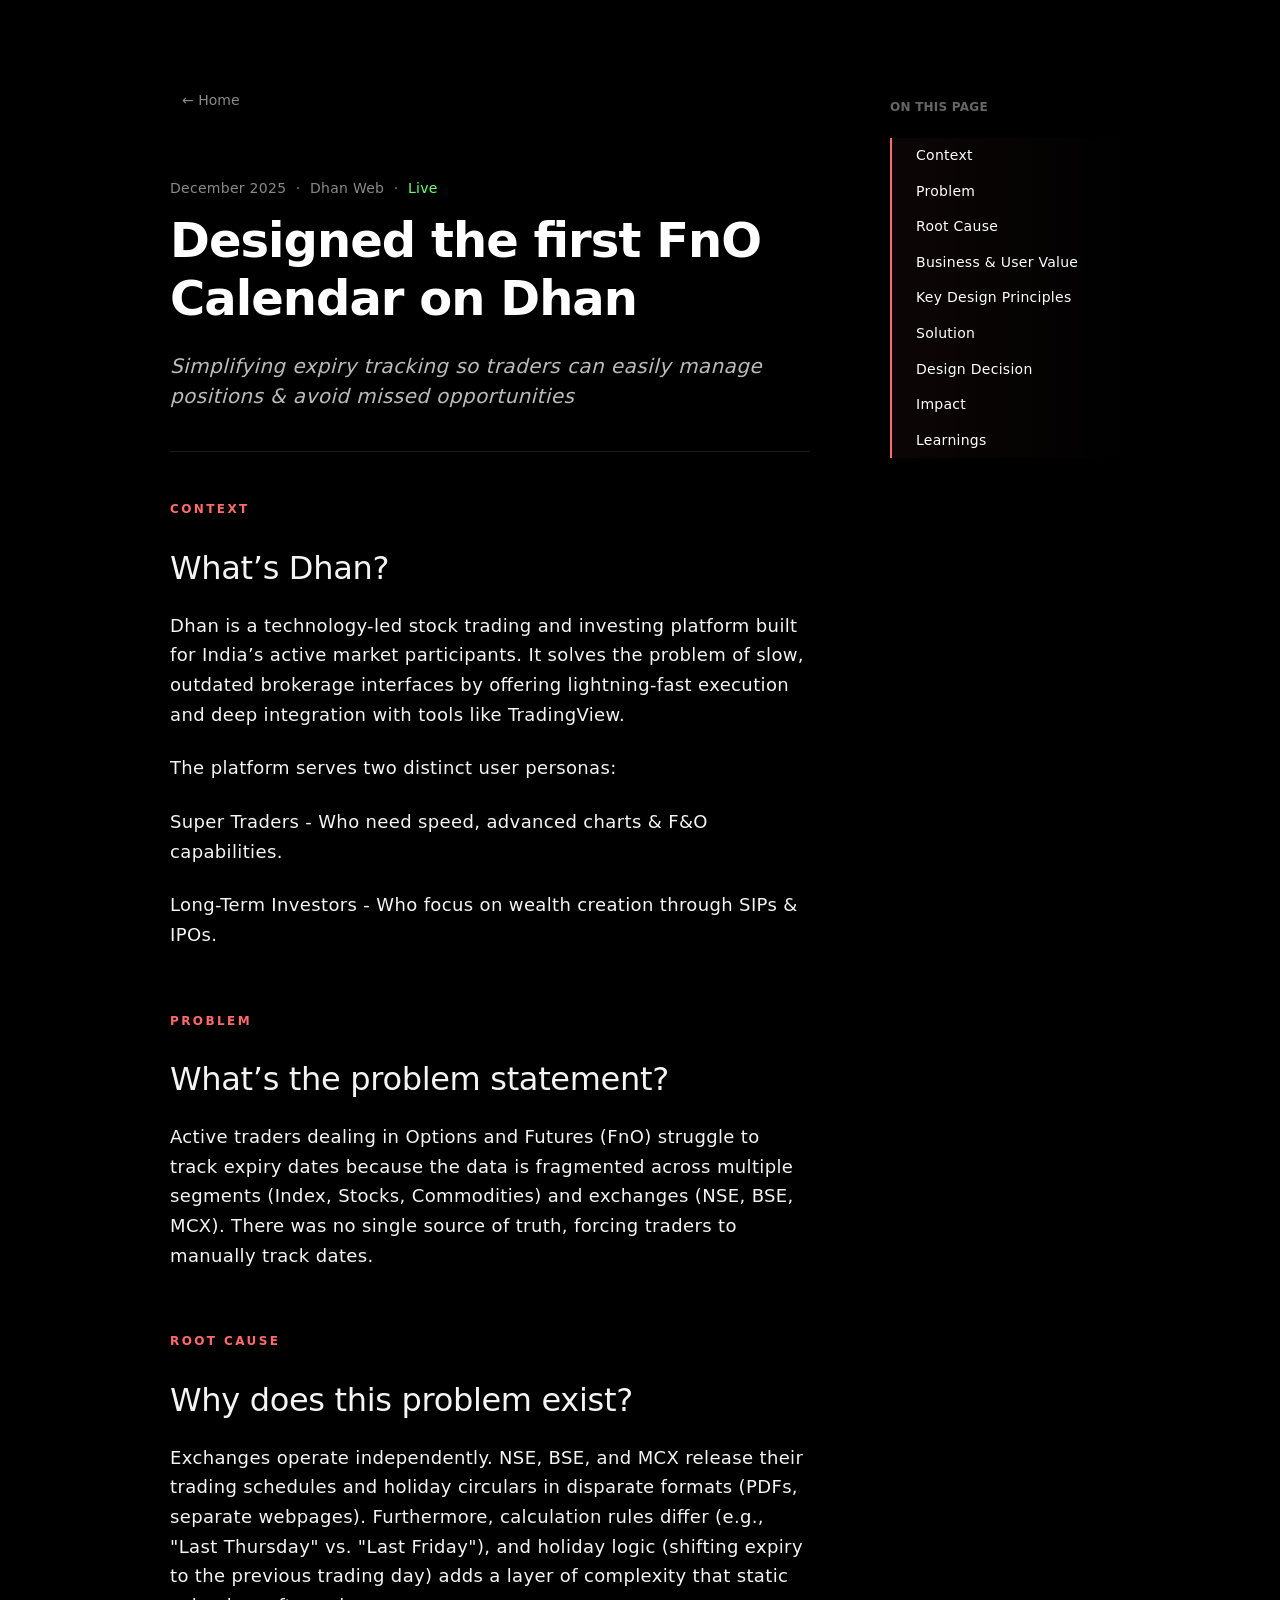
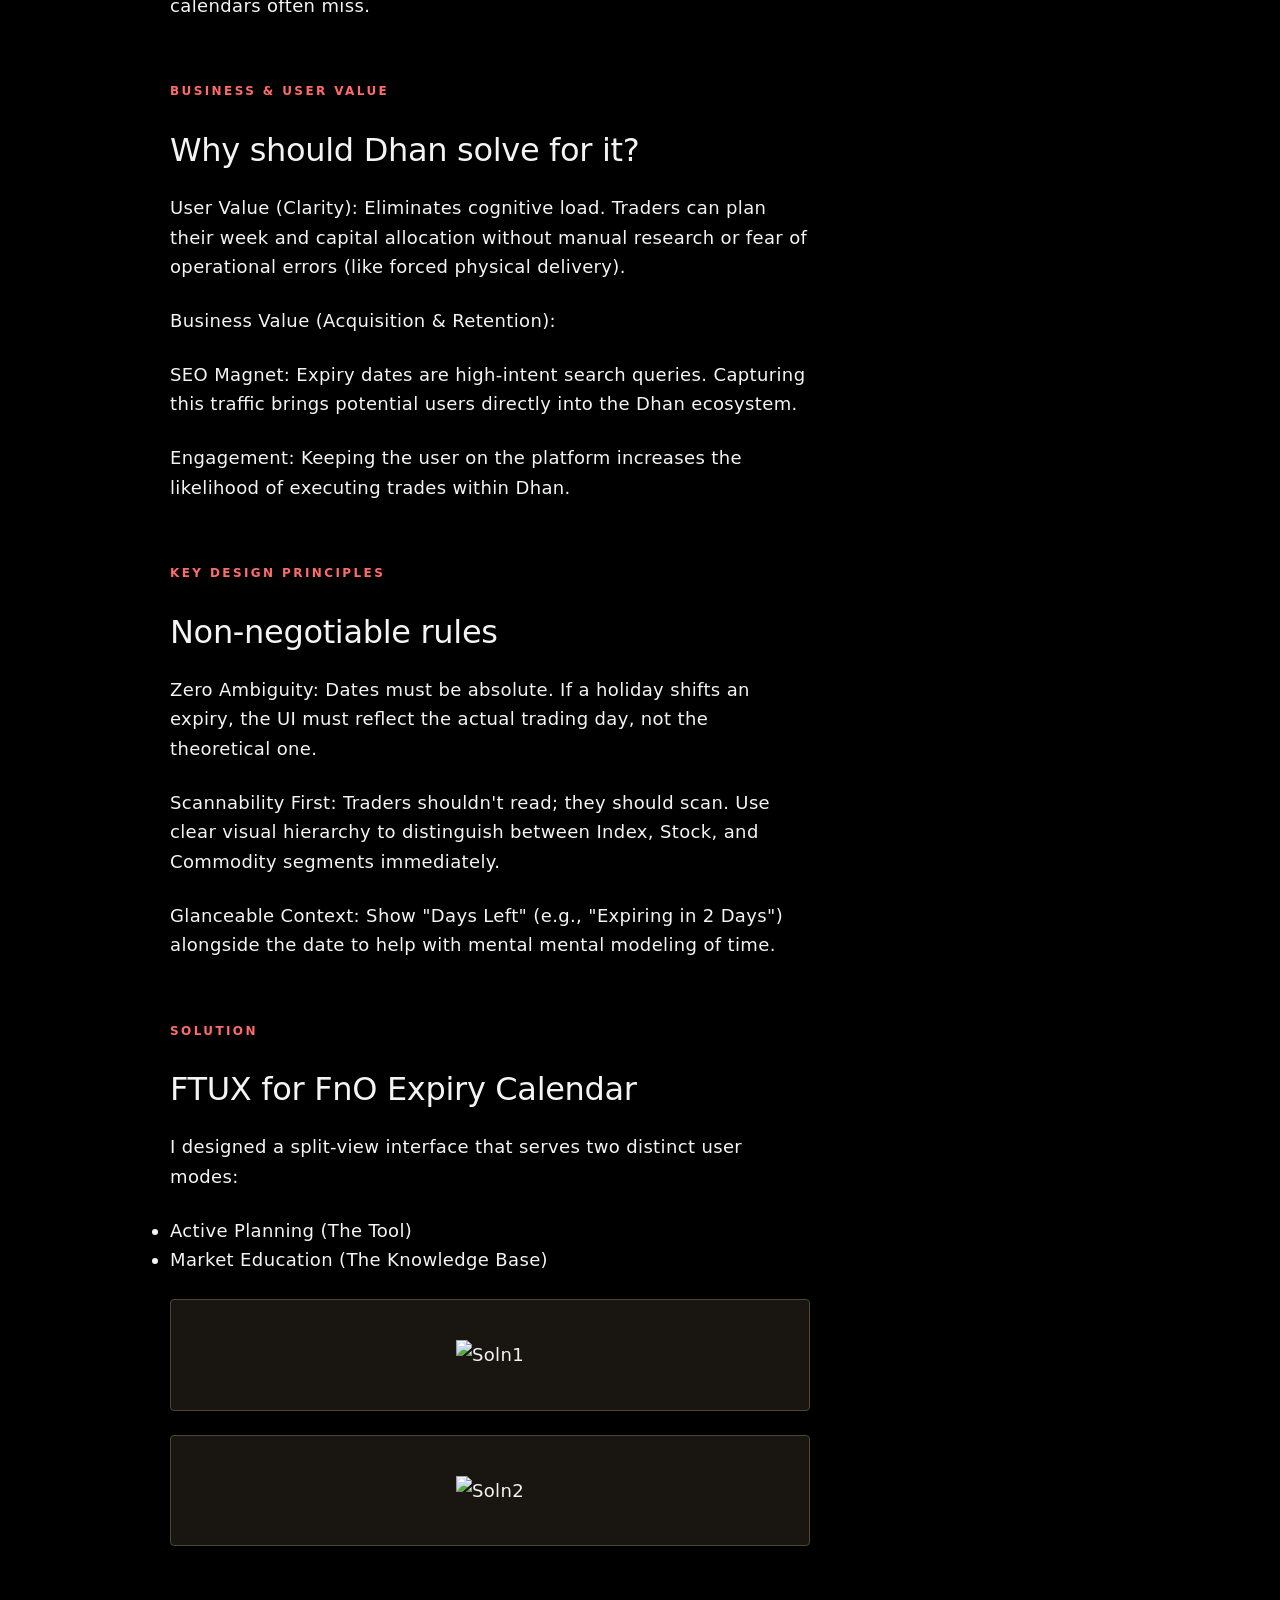
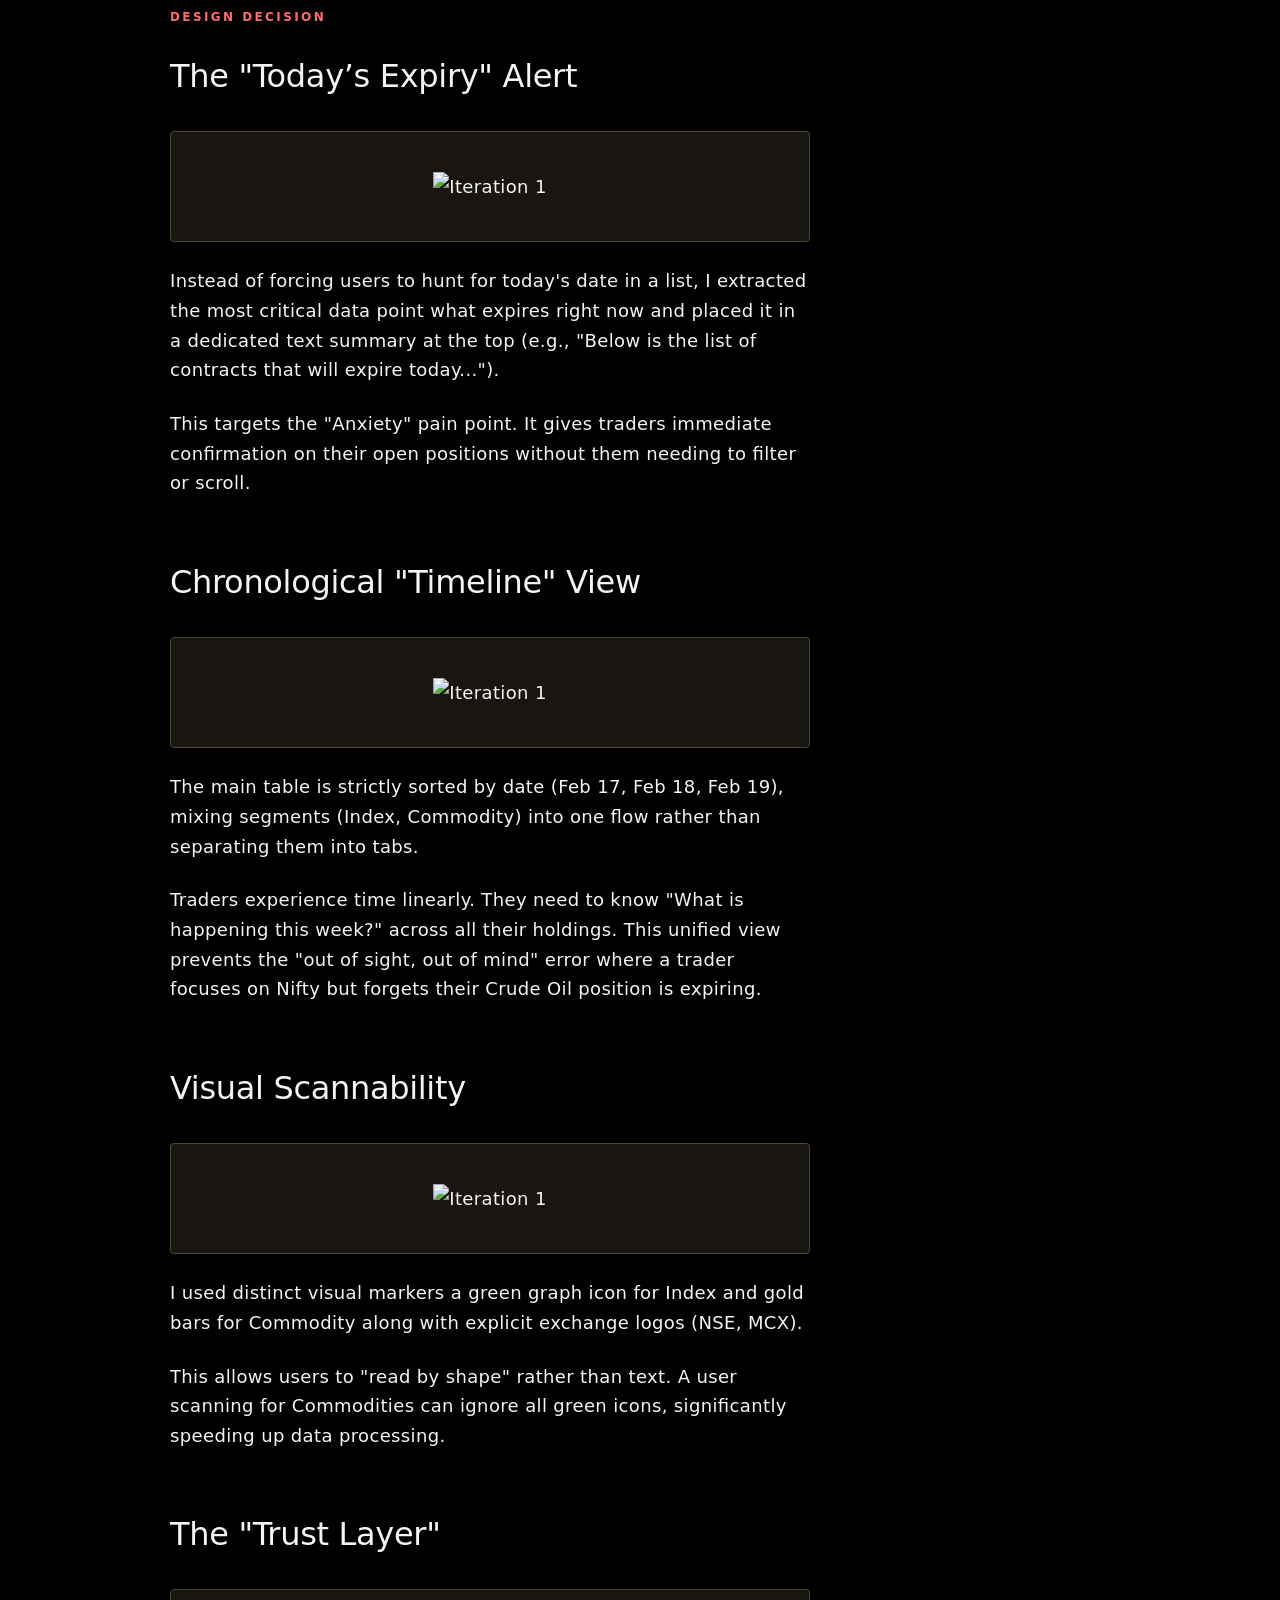
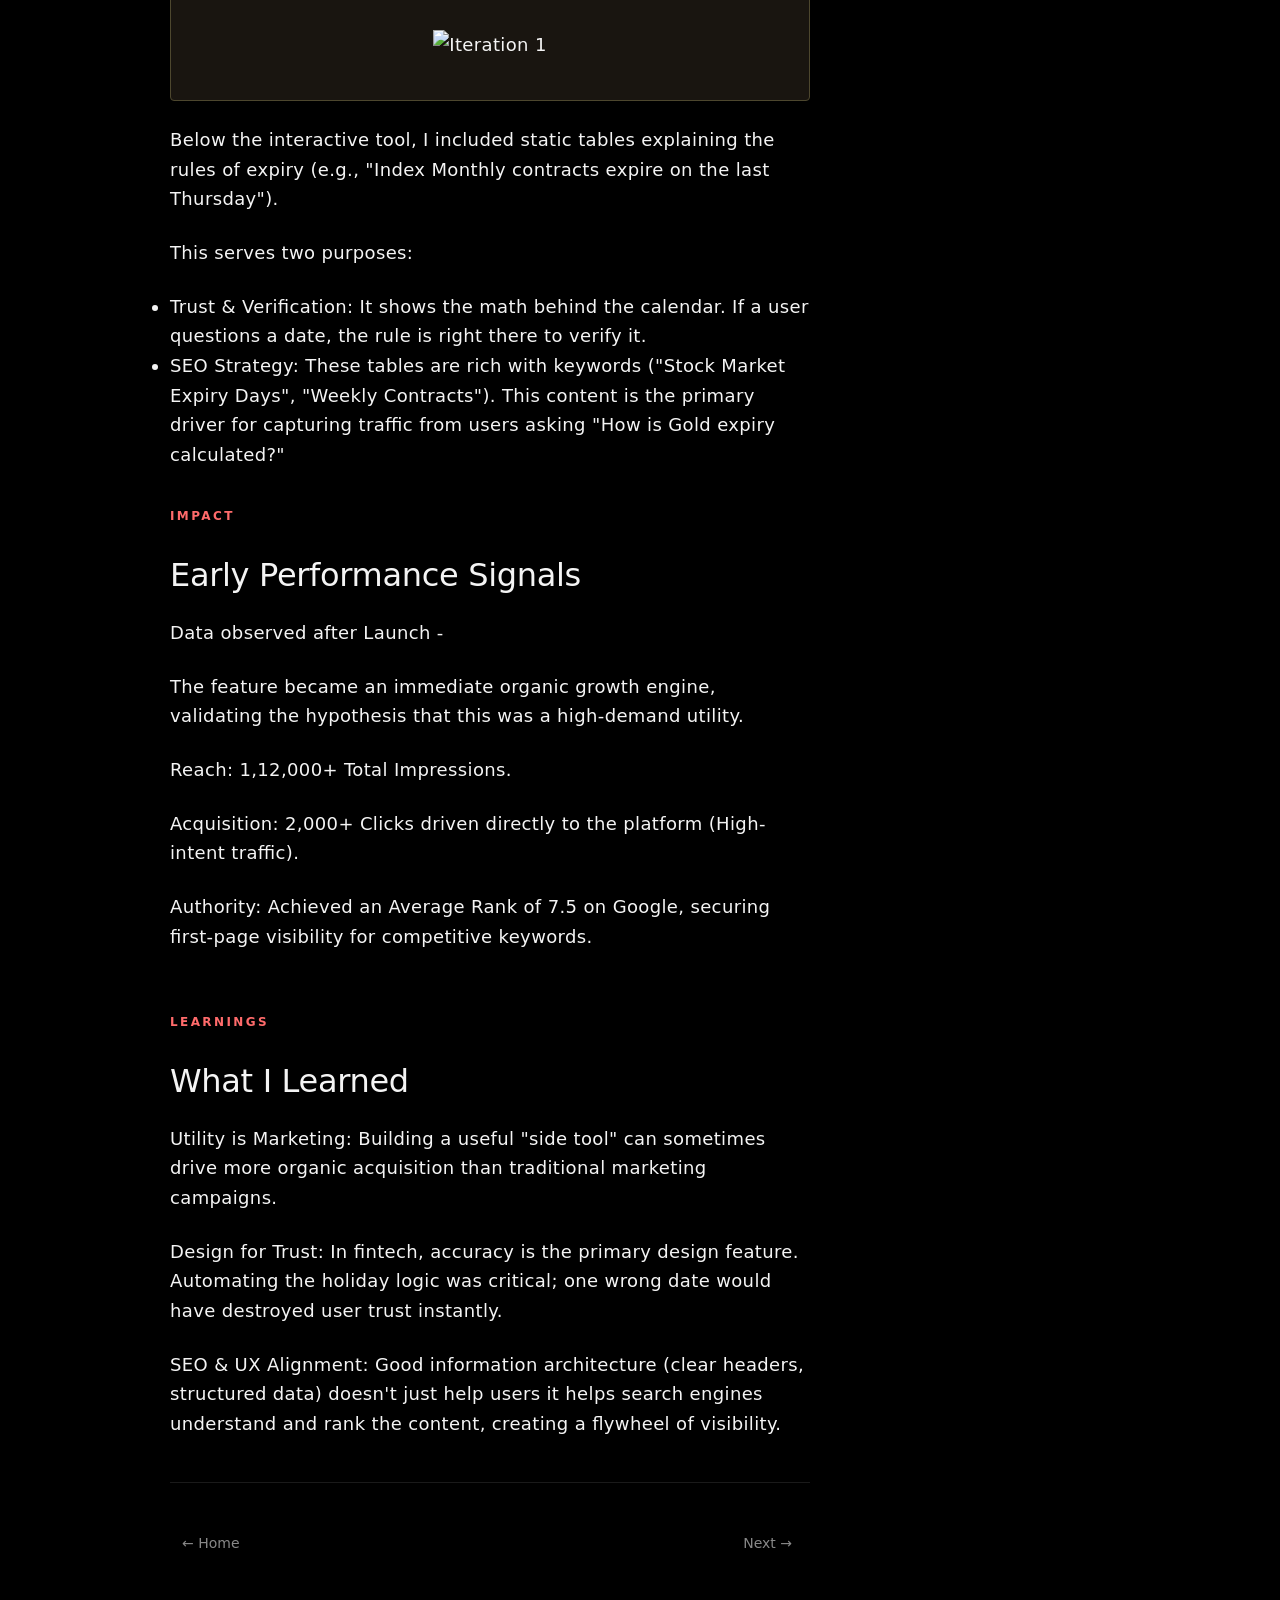
==== fnocalendar.html @ d0286e78 "Initial commit Added the first draft of the website: // Home // Super IPO // FnO Calendar" ====
<!DOCTYPE html>
<html lang="en">
<head>
    <meta charset="UTF-8">
    <meta name="viewport" content="width=device-width, initial-scale=1.0">
    <title>FnO Expiry Calendar - Dhan Web | Roshan Thankar</title>
    <link rel="stylesheet" href="style.css">
</head>
<body>

    <div class="layout-wrapper">

        <main class="editorial-container">

        <div class="nav-container">
            <a href="index.html" class="editorial-back">
                &larr; Home
            </a>
        </div>

        <header class="editorial-header">
            <div class="editorial-meta">
                December 2025 &nbsp;&middot;&nbsp; Dhan Web &nbsp;&middot;&nbsp; <span class="highlight">Live</span>
            </div>
           
            <h1 class="editorial-title">Designed the first FnO Calendar on Dhan</h1>
           
            <p class="editorial-excerpt">
                Simplifying expiry tracking so traders can easily manage positions & avoid missed opportunities
            </p>
        </header>

        <hr class="editorial-divider">

        <article class="editorial-body">

            <div id="context" class="editorial-label">
                <span>Context</span>
            </div>

            <h2 class="editorial-section-title">What’s Dhan?</h2>
            
            <p>Dhan is a technology-led stock trading and investing platform built for India’s active market participants. It solves the problem of slow, outdated brokerage interfaces by offering lightning-fast execution and deep integration with tools like TradingView.</p>
            
            <p>The platform serves two distinct user personas:</p>

            <p>Super Traders - Who need speed, advanced charts & F&O capabilities.</p>

            <p>Long-Term Investors - Who focus on wealth creation through SIPs & IPOs.</p>
            
            <br>

            <div id="problem" class="editorial-label">
                <span>Problem</span>
            </div>

            <h2 class="editorial-section-title">What’s the problem statement?</h2>
            
            <p>Active traders dealing in Options and Futures (FnO) struggle to track expiry dates because the data is fragmented across multiple segments (Index, Stocks, Commodities) and exchanges (NSE, BSE, MCX). There was no single source of truth, forcing traders to manually track dates.</p>

            <br>

            <div id="rootcause" class="editorial-label">
                <span>Root cause</span>
            </div>

            <h2 class="editorial-section-title">Why does this problem exist?</h2>
            
            <p>Exchanges operate independently. NSE, BSE, and MCX release their trading schedules and holiday circulars in disparate formats (PDFs, separate webpages). Furthermore, calculation rules differ (e.g., "Last Thursday" vs. "Last Friday"), and holiday logic (shifting expiry to the previous trading day) adds a layer of complexity that static calendars often miss.</p>

            <!-- <br>

            <div id="insights" class="editorial-label">
                <span>Insights</span>
            </div>

            <h2 class="editorial-section-title">How does Dhan know this is a problem?</h2>
            
            <p></p> -->

            <br>

            <div id="business&uservalue" class="editorial-label">
                <span>Business & User Value</span>
            </div>

            <h2 class="editorial-section-title">Why should Dhan solve for it?</h2>
            
            <p>User Value (Clarity): Eliminates cognitive load. Traders can plan their week and capital allocation without manual research or fear of operational errors (like forced physical delivery).</p>
            
            <p>Business Value (Acquisition & Retention):</p>

            <p>SEO Magnet: Expiry dates are high-intent search queries. Capturing this traffic brings potential users directly into the Dhan ecosystem.</p>

            <p>Engagement: Keeping the user on the platform increases the likelihood of executing trades within Dhan.</p>

            <br>

            <div id="keydesignprinciples" class="editorial-label">
                <span>Key design principles</span>
            </div>

            <h2 class="editorial-section-title">Non-negotiable rules</h2>
            
            <p>Zero Ambiguity: Dates must be absolute. If a holiday shifts an expiry, the UI must reflect the actual trading day, not the theoretical one.</p>
            
            <p>Scannability First: Traders shouldn't read; they should scan. Use clear visual hierarchy to distinguish between Index, Stock, and Commodity segments immediately.</p>

            <p>Glanceable Context: Show "Days Left" (e.g., "Expiring in 2 Days") alongside the date to help with mental mental modeling of time.</p>

            <br>

            <div id="finalsolution" class="editorial-label">
                <span>Solution</span>
            </div>

            <h2 class="editorial-section-title">FTUX for FnO Expiry Calendar</h2>

            <p>I designed a split-view interface that serves two distinct user modes:</p>

            <ul>
                <li>Active Planning (The Tool)</li>
                <li>Market Education (The Knowledge Base)</li>
            </ul>

            <div class="media-container">
                <img src="assets/FnO/FnO_soln1.png" alt="Soln1" loading="lazy">
            </div>

            <div class="media-container">
               <img src="assets/FnO/FnO_soln2.png" alt="Soln2" loading="lazy">
            </div>

            <br>

            <div id="designdecision" class="editorial-label">
                <span>Design decision</span>
            </div>

            <h2 class="editorial-section-title">The "Today’s Expiry" Alert</h2>

            <div class="media-container">
                <img src="assets/FnO/FnO_soln3.png" alt="Iteration 1" loading="lazy">
            </div>

            <p>Instead of forcing users to hunt for today's date in a list, I extracted the most critical data point what expires right now and placed it in a dedicated text summary at the top (e.g., "Below is the list of contracts that will expire today...").</p>
 
            <p>This targets the "Anxiety" pain point. It gives traders immediate confirmation on their open positions without them needing to filter or scroll.</p>

            <br>

            <h2 class="editorial-section-title">Chronological "Timeline" View</h2>

            <div class="media-container">
                <img src="assets/FnO/FnO_soln4.png" alt="Iteration 1" loading="lazy">
            </div>

            <p>The main table is strictly sorted by date (Feb 17, Feb 18, Feb 19), mixing segments (Index, Commodity) into one flow rather than separating them into tabs.</p>
 
            <p>Traders experience time linearly. They need to know "What is happening this week?" across all their holdings. This unified view prevents the "out of sight, out of mind" error where a trader focuses on Nifty but forgets their Crude Oil position is expiring.</p>

            <br>

            <h2 class="editorial-section-title">Visual Scannability</h2>

            <div class="media-container">
                <img src="assets/FnO/FnO_soln5.png" alt="Iteration 1" loading="lazy">
            </div>

            <p>I used distinct visual markers a green graph icon for Index and gold bars for Commodity along with explicit exchange logos (NSE, MCX).</p>

            <p>This allows users to "read by shape" rather than text. A user scanning for Commodities can ignore all green icons, significantly speeding up data processing.</p>

            <br>

            <h2 class="editorial-section-title">The "Trust Layer"</h2>

            <div class="media-container">
                <img src="assets/FnO/FnO_soln6.png" alt="Iteration 1" loading="lazy">
            </div>

            <p>Below the interactive tool, I included static tables explaining the rules of expiry (e.g., "Index Monthly contracts expire on the last Thursday").</p>

            <p>This serves two purposes:</p>

            <ul>
                <li>Trust & Verification: It shows the math behind the calendar. If a user questions a date, the rule is right there to verify it.</li>
                <li>SEO Strategy: These tables are rich with keywords ("Stock Market Expiry Days", "Weekly Contracts"). This content is the primary driver for capturing traffic from users asking "How is Gold expiry calculated?"</li>
            </ul>

            <br>

            <div id="impact" class="editorial-label">
                <span>Impact</span>
            </div>

            <h2 class="editorial-section-title">Early Performance Signals</h2>

            <p>Data observed after Launch -</p>

            <p>The feature became an immediate organic growth engine, validating the hypothesis that this was a high-demand utility.</p>

            <p>Reach: 1,12,000+ Total Impressions.</p>

            <p>Acquisition: 2,000+ Clicks driven directly to the platform (High-intent traffic).</p>

            <p>Authority: Achieved an Average Rank of 7.5 on Google, securing first-page visibility for competitive keywords.</p>

            <br>

            <div id="learnings" class="editorial-label">
                <span>Learnings</span>
            </div>

            <h2 class="editorial-section-title">What I Learned</h2>

            <p>Utility is Marketing: Building a useful "side tool" can sometimes drive more organic acquisition than traditional marketing campaigns.</p>

            <p>Design for Trust: In fintech, accuracy is the primary design feature. Automating the holiday logic was critical; one wrong date would have destroyed user trust instantly.</p>

            <p>SEO & UX Alignment: Good information architecture (clear headers, structured data) doesn't just help users it helps search engines understand and rank the content, creating a flywheel of visibility.</p>

        </article>

        <br>

        <hr class="editorial-divider">

        <div class="nav-container">
            <a href="index.html" class="editorial-back">
                &larr; Home
            </a>

            <a href="index.html" class="editorial-back">
                Next &rarr;
            </a>
        </div>

    </main>

    <aside class="toc-sidebar">
        <div class="toc-sticky">
            <h4 class="toc-header">ON THIS PAGE</h4>
            <ul class="toc-list">
                <li><a href="#context" class="toc-link">Context</a></li>
                <li><a href="#problem" class="toc-link">Problem</a></li>
                <li><a href="#rootcause" class="toc-link">Root Cause</a></li>
                <!-- <li><a href="#insights" class="toc-link">Insights</a></li> -->
                <li><a href="#business&uservalue" class="toc-link">Business & User Value</a></li>
                <li><a href="#keydesignprinciples" class="toc-link active">Key Design Principles</a></li>
                <li><a href="#finalsolution" class="toc-link">Solution</a></li>
                <li><a href="#designdecision" class="toc-link">Design Decision</a></li>
                <li><a href="#impact" class="toc-link">Impact</a></li>
                <li><a href="#learnings" class="toc-link">Learnings</a></li>
            </ul>
        </div>
        </aside>

    </div>

    <script src="script.js"></script>

</body>
</html>
---- style.css ----
@font-face {
  font-family: "Inter Display";
  src: url("/fonts/Inter-Display.woff2") format("woff2");
  font-weight: 100 900;
  font-display: swap;
}

* {
    margin: 0;
    padding: 0;
    box-sizing: border-box;
}

html, body {
    height: 100%;
    width: 100%;
    background-color: rgb(0, 0, 0);

    font-family: "Inter Display", Inter, system-ui, sans-serif;

    font-variant-ligatures: common-ligatures;

    font-feature-settings:
    "liga" 1,
    "cv01" 1,
    "cv08" 1,
    "cv09" 1,
    "cv11" 1,
    "cv13" 1;

    scrollbar-width: none;  /* Firefox */
    -ms-overflow-style: none;  /* IE and Edge */

    scroll-behavior: smooth;
}

#home{
    height: 100vh;
    width: 100%;
    background-color: black;
    position: relative;
}

/* NAVIGATION */

nav {
    /* 1. STICKY POSITIONING */
    position: fixed;
    top: 0;
    left: 0;
    width: 100%;
    z-index: 999; /* Ensures it sits ABOVE the hero content when scrolling */

    /* 2. FROSTED GLASS EFFECT */
    background-color: rgba(0, 0, 0, 0.6); 
    backdrop-filter: blur(12px);         /* The Blur Magic */
    -webkit-backdrop-filter: blur(12px); /* Required for Safari/iPhone */

    /* 3. YOUR EXISTING STYLES (Preserved) */
    padding: clamp(6px, 1vw, 12px) clamp(16px, 12vw, 240px);
    display: flex;
    align-items: center;
    justify-content: space-between;
    color: #fff;
    border-bottom: 1px solid #ffffff2a;
}

#work {
    scroll-margin-top: 100px;
}

.logo {
    display: inline-block;
    width: auto; /* Maintains aspect ratio */
    
    /* Min: 12px (Mobile) | Target: 2% of screen | Max: 16px (Desktop) */
    height: clamp(12px, 2vw, 16px);
    
    opacity: 0.8; /* Optional: matches the reference style */
}

#quick-links{
    display: flex;
    gap: clamp(12px, 2vw, 32px);
}

#quick-links h4 {
    padding: clamp(8px, 1vw, 12px) clamp(8px, 2vw, 16px);
}

nav a {
  color: #fff;
  font-size: 14px;
  font-weight: 400;
  opacity: 0.8;
  text-decoration: none;
  transition: opacity 0.2s ease;
}

nav a:hover {
    opacity: 1;
}



/* CENTER CONTENT */

#hero {
  min-height: 100dvh;
  display: flex;
  justify-content: center;
  align-items: center;
  color: #fff;
  padding: 120px clamp(16px, 4vw, 64px) clamp(40px, 4vw, 64px);
}

.hero-title {
  font-size: clamp(24px, 8vw, 64px);
  font-weight: 600;
  letter-spacing: -0.02em;
  line-height: 1.2;
  margin-bottom: clamp(16px, 5.5vw, 20px);
  word-wrap: break-word;
}

.hero-native {
  font-size: clamp(18px, 2vw, 24px);
  letter-spacing: 0.01em;
  font-weight: 400;
  line-height: 1.5;
}

.dhan-link {
    color: #ffffff;
    
    /* 2. The Underline Styling */
    text-decoration: underline;
    text-decoration-color: rgba(255, 255, 255, 0.15); /* Same color as text */
    text-decoration-thickness: 1.5px; /* Slightly thicker than default */
    text-underline-offset: 4px; /* Pushes the line down (Critical for this look) */
    
    /* 3. Transition for smooth hover */
    transition: all 0.2s ease;
}

/* Hover Effect: Brightens slightly */
.dhan-link:hover {
    color: #ffffff; 
    text-decoration-color: rgba(255, 255, 255, 0.5);
}

.hero-quote {
  max-width: 600px;
  margin-top: clamp(20px, 4vw, 40px);
  font-size: clamp(16px, 1.5vw, 22px);
  line-height: 1.5;
  letter-spacing: 0.001em;
  font-weight: 400;
  opacity: 0.60;
}

.hero-quote span {
  display: block;
  margin-top: clamp(16px, 4vw, 32px);
  font-size: clamp(14px, 1.5vw, 16px);
  letter-spacing: 0.01em;
  opacity: 0.65;
  font-style: italic;
}

/* Styling the link inside the quote attribution */
.hero-quote span a {
    color: inherit; /* Keeps it the same grey as the text */
    text-decoration: none; /* Removes default ugly blue underline */
    border-bottom: 1px solid rgba(255, 255, 255, 0.3); /* Adds a premium, thin underline */
    transition: all 0.2s ease;
}

.hero-quote span a:hover {
    color: #ffffff; /* Turns bright white on hover */
    border-bottom-color: #ffffff; /* Underline glows white too */
}

/* --- SOCIALS --- */
.hero-footer {
    border-top: 1px solid rgba(255, 255, 255, 0.1); 
    padding-top: 30px; 
    margin-top: 60px;
    display: flex;
    flex-direction: column;
    gap: 20px;
}

.location-label {
    font-size: 11px; 
    letter-spacing: 1.5px;
    text-transform: uppercase;
    color: #888888;
    font-weight: 600;
}

.social-icons {
    display: flex;
    gap: 25px; /* Spacing between icons */
    align-items: center;
}

/* This targets the icons specifically */
.social-icons ion-icon {
    font-size: 20px; /* Size of the icon */
    color: #cccccc;  /* Light grey color */
    transition: all 0.2s ease;
}

.social-icons ion-icon:hover {
    color: #ffffff; /* White on hover */
    transform: translateY(-2px);
}

/* Update this section to include 'svg' */
.social-icons ion-icon, 
.social-icons svg {
    font-size: 22px;      /* Sets size for Ionicons */
    width: 20px;          /* Sets size for the X SVG */
    height: 20px;         /* Sets size for the X SVG */
    color: #cccccc;       /* Default Color */
    fill: #cccccc;        /* Default Fill for SVG */
    transition: all 0.2s ease;
}

/* Update hover to include 'svg' */
.social-icons a:hover ion-icon,
.social-icons a:hover svg {
    color: #ffffff;       /* Hover Color */
    fill: #ffffff;        /* Hover Fill for SVG */
    transform: translateY(-2px);
}

/* --- RESPONSIVE FIXES (Tablet & Mobile) --- */

/* 1. TABLET & MOBILE (Screens narrower than 1024px) */
@media (max-width: 1024px) {
    #hero {
        /* Reduces the top gap on tablets so it doesn't look empty */
        padding-top: 80px;
    }
}

/* 2. MOBILE ONLY (Screens narrower than 768px) */
@media (max-width: 768px) {
    
    /* Fix: Tighter Navigation Bar */
    nav {
        padding: 16px 20px; /* Standard "App-like" spacing */
        background-color: rgba(0, 0, 0, 0.85); /* Darker for better contrast */
    }

    /* Fix: Adjust Hero Spacing for small screens */
    #hero {

        min-height: auto;
        height: auto;

        padding-top: 140px; /* Clear the shorter nav */
        padding-left: 20px; /* Safe edge spacing */
        padding-right: 20px;
        padding-bottom: 60px;
        align-items: center; /* Ensures text is centered */
        text-align: left;  /* Centers text if it wraps */
    }

    /* Fix: Hero Title Sizing */
    .hero-title {
        font-size: 42px; /* Fixed, robust size for mobile */
        margin-bottom: 16px;
    }
    
    /* Fix: Subtitle Sizing */
    .hero-native {
        font-size: 18px;
    }

    /* Fix: Link Spacing */
    #quick-links {
        gap: 20px; /* Brings Work/About closer together */
    }
    
    /* Fix: Social Icons */
    .hero-footer {
        margin-top: 40px; /* Less space before footer */
        align-items: start;
    }
}

/* Hiding Scrollbar */
::-webkit-scrollbar {
    display: none;
}



/* --- WORK SECTION --- */
#work {
    width: 100%;

    /* Responsive padding (Matches Hero side padding) */
    padding: 0 clamp(16px, 4vw, 64px) 120px; 
    box-sizing: border-box;
    
    /* CENTERING MAGIC */
    box-sizing: border-box;
    display: flex;
    flex-direction: column;
    align-items: center; /* This centers the inner blocks */
}

/* 1. The Header Line & Label */
.section-label {
    width: 100%;
    max-width: 600px; /* Limits width so it doesn't span full screen */
    
    margin-bottom: 40px;
}

.section-label span {
    color: #666; 
    font-size: 12px;
    text-transform: uppercase;
    letter-spacing: 0.15em;
    font-weight: 600;
}

/* 2. The Project List */
.work-grid {
    width: 100%;
    max-width: 600px; /* Limits width to match the header */
    
    display: flex;
    flex-direction: column;
}

/* Individual Project Row */
.work-item {
    display: flex;
    justify-content: space-between;
    align-items: center;
    padding: 32px 0;
    border-bottom: 1px solid rgba(255, 255, 255, 0.1);
    text-decoration: none;
    color: #fff;
    transition: opacity 0.3s ease;
}

/* Typography */
.work-info h3 {
    font-size: clamp(20px, 2.5vw, 28px); /* Responsive title */
    font-weight: 500;
    margin-bottom: 16px;
    color: #fff;
}

.work-info p {
    font-size: clamp(12px, 4vw, 16px);
    letter-spacing: 0.02em;
    line-height: 1.5;
    color: #888;
    transition: color 0.3s ease;
}

/* Arrow Icon */
.work-arrow svg {
    width: 24px;
    height: 24px;
    stroke: #444; 
    transition: all 0.3s ease;
}

/* --- HOVER EFFECTS --- */
.work-item:hover {
    opacity: 1;
}

/* Dim other items (Optional: Creates focus) */
/* This requires a parent hover, if you want simple hover, just use: */
.work-item:hover .work-info p {
    color: #bbb;
}

.work-item:hover .work-arrow svg {
    stroke: #fff;
    transform: translate(4px, -4px); /* Moves arrow Up-Right */
}



/* --- WORK SECTION RESPONSIVENESS --- */

@media (max-width: 768px) {
    /* 1. Allow full width on mobile so text doesn't wrap weirdly */
    .section-label, 
    .work-grid {
        max-width: 100%; 
    }

    /* 2. Adjust project title size */
    .work-info h3 {
        font-size: 20px; /* readable size */
    }
    
    /* 3. Adjust description size */
    .work-info p {
        font-size: 14px;
        color: #999; /* slightly lighter for contrast */
    }

    /* 4. Fix row spacing */
    .work-item {
        padding: 24px 0; /* Tighter vertical spacing */
        align-items: flex-start; /* Aligns arrow to top if text wraps */
    }
    
    /* 5. Ensure arrow doesn't shrink */
    .work-arrow {
        margin-left: 16px;
        min-width: 24px; /* Prevents squishing */
    }
}



/* =========================================
   EDITORIAL ARTICLE PAGE (Dhan App)
========================================= */

/* Center the article and set a maximum reading width */
.editorial-container {
    width: 100%;
    max-width: 680px; /* Perfect width for comfortable reading */
    margin: 0 auto;
    padding: 80px 20px 120px 20px;
    box-sizing: border-box;
    color: #fff;
}

/* Adding a container for back button */
.nav-container {
    display: flex;
    justify-content: space-between; /* Pushes items to the far edges */
    align-items: center;
    width: 100%;
}

/* Back Link */
.editorial-back {
    display: inline-block;
    color: #888;
    text-decoration: none;
    font-size: 14px;
    font-weight: 500;
    margin-bottom: 60px;
    transition: color 0.2s ease;
}

/* Back Navigation Link */
.editorial-back {
    display: inline-flex;
    align-items: center;
    gap: 8px; /* Space between arrow and text */
    
    color: #888;
    text-decoration: none;
    font-size: 14px;
    font-weight: 500;
    
    /* Layout spacing */
    margin-bottom: 60px;
    
    /* Button Shape Properties (Invisible by default) */
    padding: 12px 18px;
    margin-left: -6px; /* Pulls it back so text aligns left */
    border-radius: 4px;
    
    /* Smooth Transition */
    transition: all 0.2s ease;
}

/* HOVER STATE (The Screenshot Look) */
.editorial-back:hover {
    background-color: #322d26; /* The Dark Warm Grey Background */
    color: #ff6b6b; /* The Coral/Salmon Text Color */
}

/* Header Section */
.editorial-meta {
    font-size: 14px;
    color: #888;
    margin-bottom: 16px;
    letter-spacing: 0.02em;
}

.editorial-meta .highlight {
    color: #6bff77; /* The reddish/coral accent color from the image */
    font-style: normal;
}

.editorial-title {
    font-size: clamp(32px, 5vw, 48px);
    font-weight: 600;
    line-height: 1.2;
    letter-spacing: -0.02em;
    margin-bottom: 24px;
    color: #fff;
}

.editorial-excerpt {
    font-size: clamp(16px, 2vw, 20px);
    font-style: italic;
    line-height: 1.5;
    letter-spacing: 0.02em;
    color: #bbbbbb;
    margin-bottom: 40px;
}

/* The subtle line */
.editorial-divider {
    border: 0;
    border-top: 1px solid rgba(255, 255, 255, 0.1);
    margin-bottom: 40px;
}

.editorial-label {
    width: 100%;
    max-width: 600px; /* Limits width so it doesn't span full screen */
    
    margin-bottom: 20px;
}

.editorial-label span {
    color: #ff6b6b;
    font-size: 12px;
    text-transform: uppercase;
    letter-spacing: 0.2em;
    font-weight: 600;
}

.editorial-section-title {
    /* Font & Typography */
    font-family: "Inter Display", Inter, system-ui, sans-serif;
    font-size: clamp(24px, 4vw, 32px); /* Large and bold */
    font-weight: 500;
    color: #f4f4f4;
    letter-spacing: -0.01em;

    /* Spacing */
    padding-bottom: 4px; /* Space between text and line */
    margin-top: 4px;     /* Space above this section */
    margin-bottom: 12px;  /* Space below the line before paragraph starts */
    
    width: 100%;
}

/* Body Text (Using a Serif font for editorial feel) */
.editorial-body {
    font-family: "Inter Display", Inter, system-ui, sans-serif;
    font-size: clamp(16px, 2vw, 18px);
    line-height: 1.65;
    letter-spacing: 0.02em;
    color: #f4f4f4;
}

.editorial-body p {
    margin-bottom: 24px;
}



/* --- FLOWCHART STYLES --- */

.flow-container {
    /* The outer container box */
    width: 100%;
    background-color: #191510; /* Very dark background */
    border: 1px solid #4D472E; /* Subtle border */
    border-radius: 4px;
    padding: 32px 32px;
    margin: 24px 0;
   
    display: flex;
    flex-direction: column;
    align-items: center;
    box-sizing: border-box;
}

.flow-node {
    /* The individual steps (Buttons) */
    background-color: #322D26; /* Lighter than background */
    color: #f4f4f4;
    font-family: "Inter Display", Inter, sans-serif;
    font-size: 16px;
    font-weight: 400;
    padding: 12px 20px;
    border-radius: 4px;
    text-align: center;
}

.flow-arrow {
    /* The arrow between nodes */
    color: #4D473E;
    font-size: 18px;
    margin: 8px 0;
    opacity: 0.8;
}

/* Special styling for the row with the side note */
.flow-row {
    display: flex;
    align-items: center;
    gap: 16px;
    position: relative;
}

/* --- MOBILE RESPONSIVENESS --- */
@media (max-width: 768px) {
    .flow-container {
        padding: 20px 20px;
    }
    
    .flow-node {
        font-size: 14px;
        font-weight: 400;
        padding: 10px 16px;
        border-radius: 4px;
        text-align: center;
    }

    /* On mobile, stack the note below the box */
    .flow-row {
        flex-direction: column;
        gap: 8px;
    }
    
    .flow-note {
        font-size: 12px;
        white-space: normal;
        text-align: center;
    }
}



/* --- MEDIA SHOWCASE (The Image Box) --- */
.media-container {
    /* Container Styling (Matches Flowchart) */
    width: 100%;
    background-color: #191510; /* Deep dark background */
    border: 1px solid #4D472E; /* Subtle border */
    border-radius: 4px;
  
    /* Spacing inside the box */
    padding: 40px 40px; 
    margin: 24px 0; /* Space between sections */
    
    /* Centering the image */
    display: flex;
    justify-content: center;
    align-items: center;
    box-sizing: border-box;
    overflow: hidden;
}

/* The Image inside the container */
.media-container img {
    width: auto;            /* Let width scale naturally */
    max-width: 100%;        /* Ensure it never overflows width-wise */
    
    /* CRITICAL: Limits height to 80% of the screen */
    max-height: 80vh;       
    
    display: block;
    
    /* Centers the image if it's smaller than the container */
    margin: 0 auto; 
}

/* --- CALLOUT COMPONENT --- */
.callout-box {
    /* Box Styling */
    background-color: #191510; /* Slightly lighter than the page background */
    border-left: 4px solid #ff6b6b; /* The Red/Coral Accent Bar */
    border-radius: 4px; /* Slight rounding on corners */

    border-top: 1px solid #4D472E;;
    border-bottom: 1px solid #4D472E;;
    border-right: 1px solid #4D472E;;
    
    /* Spacing */
    padding: 20px 20px;
    margin: 40px 0;
    
    /* Typography settings */
    font-family: "Inter Display", Inter, sans-serif;
    text-align: left;
}

.callout-title {
    font-size: clamp(16px, 4vw, 18px);;
    font-weight: 400;
    font-style: italic;
    color: #ffffff;
    /* margin-bottom: 12px; */
}

/* .callout-text {
    font-size: 16px;
    line-height: 1.5;
    color: #cccccc;
    margin: 0;
} */

/* Mobile Tweak */
@media (max-width: 768px) {
    .media-container {
        padding: 40px 20px; /* Less padding on small screens */
    }
}



/* --- LAYOUT WRAPPER (Grid System) --- */
.layout-wrapper {
    display: flex;
    justify-content: center;
    align-items: flex-start;
    gap: 60px; /* Space between article and sidebar */
    max-width: 1100px;
    margin: 0 auto;
    position: relative;
}

/* Adjust the existing container to fit in the grid */
.editorial-container {
    margin: 0; /* Remove auto margins since wrapper handles centering */
    max-width: 680px; /* Keep reading width */
}

/* --- SIDEBAR STYLING --- */
.toc-sidebar {
    width: 240px; /* Fixed width for sidebar */
    display: none; /* Hidden by default on mobile */

    position: sticky;
    top: 100px;       /* Distance from top of screen */
    height: fit-content; 
    
    /* Hidden on mobile/tablet by default */
    display: none;
}

/* Show sidebar only on large screens */
@media (min-width: 1100px) {
    .toc-sidebar {
        display: block;
    }
}

.toc-sticky {
    position: sticky;
    top: 100px; /* Stays 100px from top while scrolling */
}

.toc-header {
    font-size: 12px;
    font-weight: 600;
    color: #666;
    letter-spacing: 0.02em;
    text-transform: uppercase;
    margin-bottom: 24px;
}

.toc-list {
    list-style: none;
    padding: 0;
    margin: 0;
    border-left: 1px solid rgba(255,255,255,0.1); /* Thin grey guide line */
}

.toc-list li {
    margin-bottom: 0;
}

.toc-link {
    display: block;
    font-size: 14px;
    color: #888;
    text-decoration: none;
    padding: 8px 0 8px 24px; /* Indent text */
    line-height: 1.4;
    letter-spacing: 0.02em;
    transition: all 0.2s ease;
    border-left: 2px solid transparent; /* Invisible border for transition */
    margin-left: -1px; /* Aligns border with the guide line */
}

.toc-link:hover {
    color: #ccc;
}

/* --- ACTIVE STATE (The Red Line) --- */
.toc-link.active {
    color: #fff; /* White text */
    border-left: 2px solid #ff6b6b; /* The Coral Accent Bar */
    background: linear-gradient(90deg, rgba(255, 107, 107, 0.05) 0%, transparent 100%); /* Optional faint glow */
}
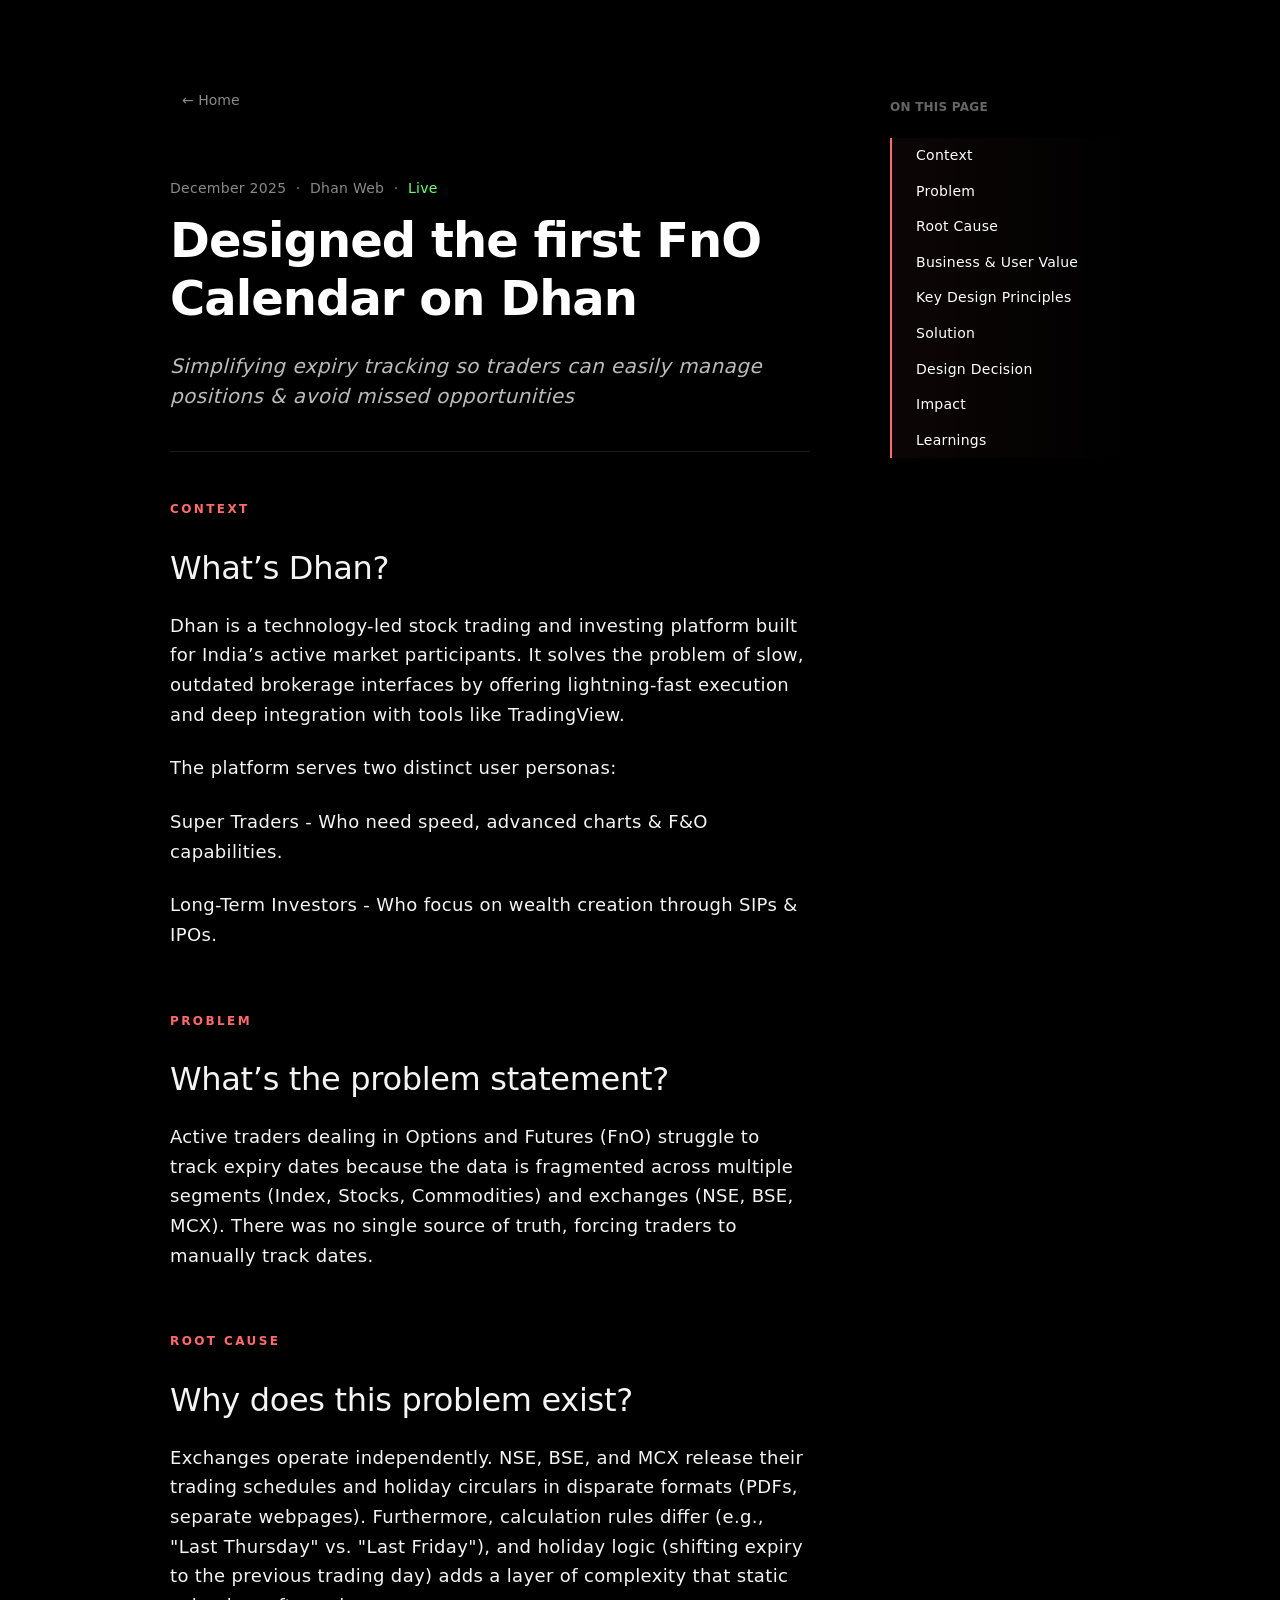
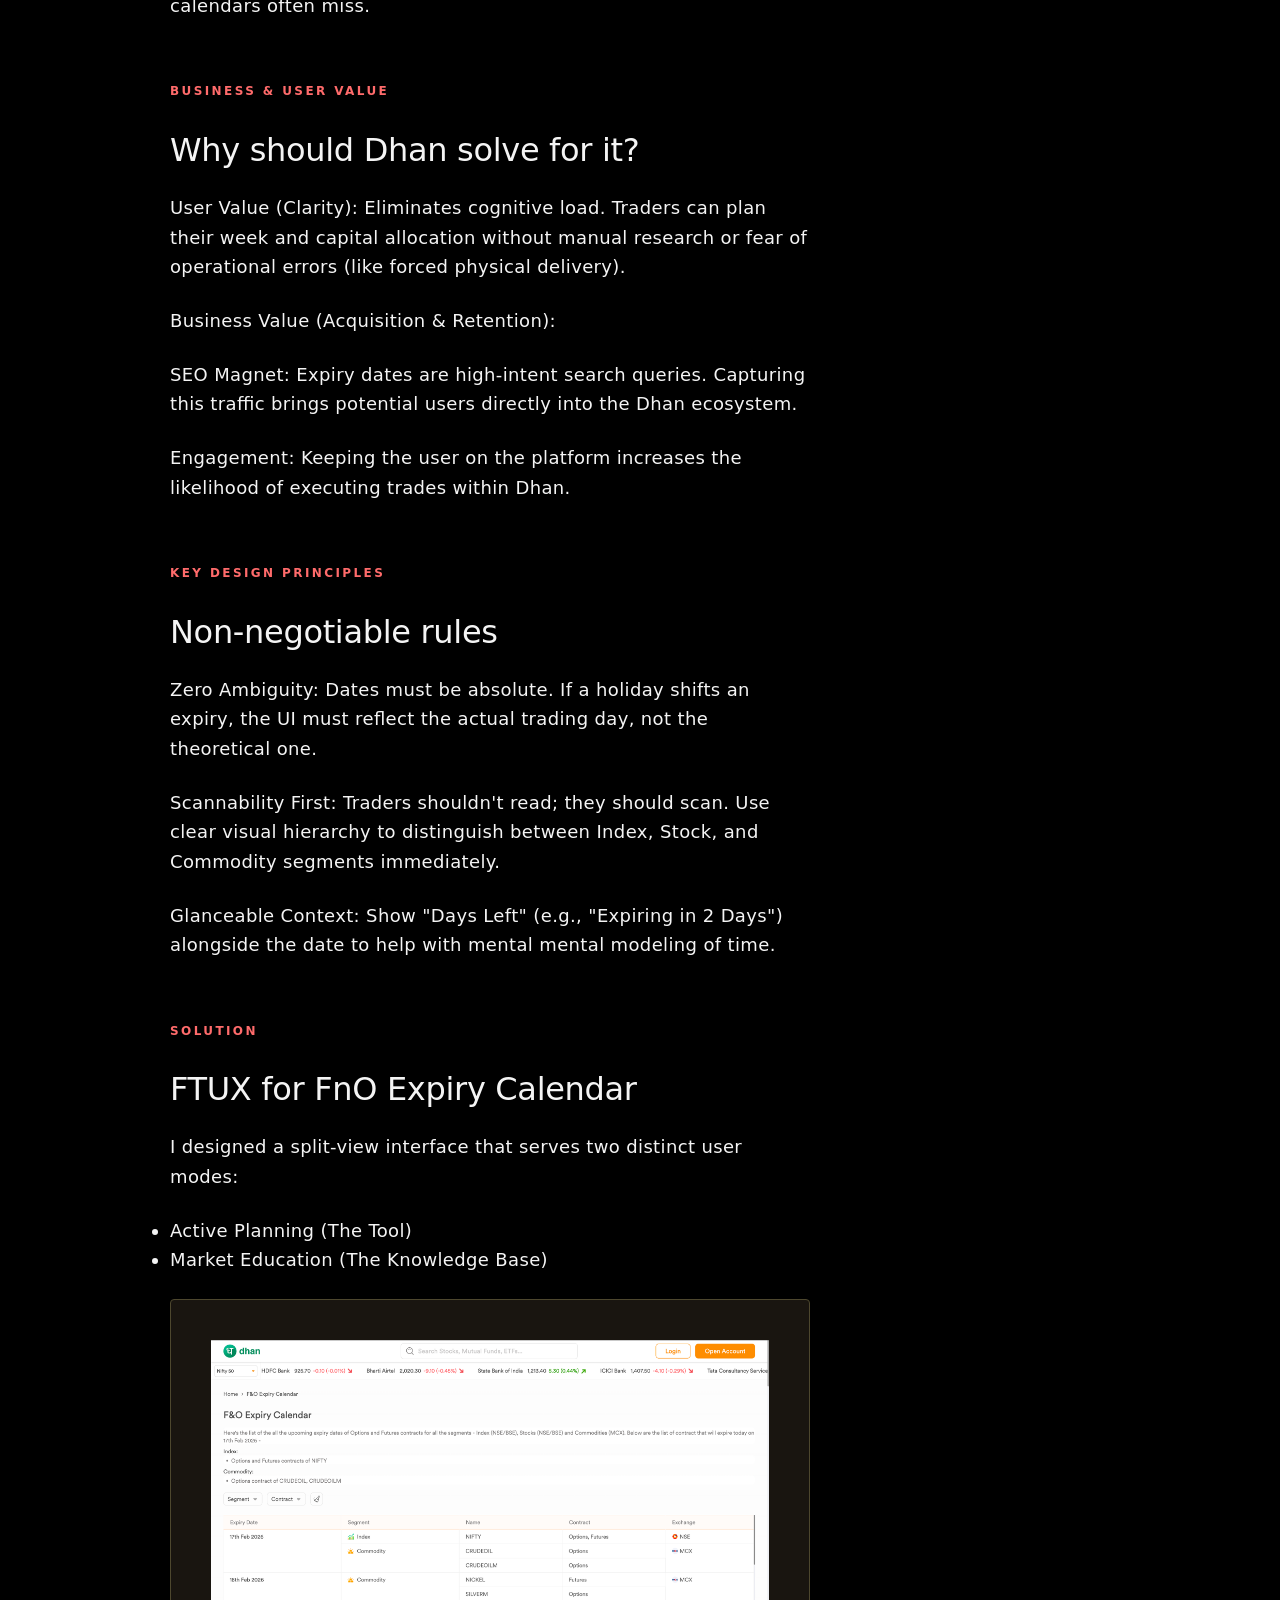
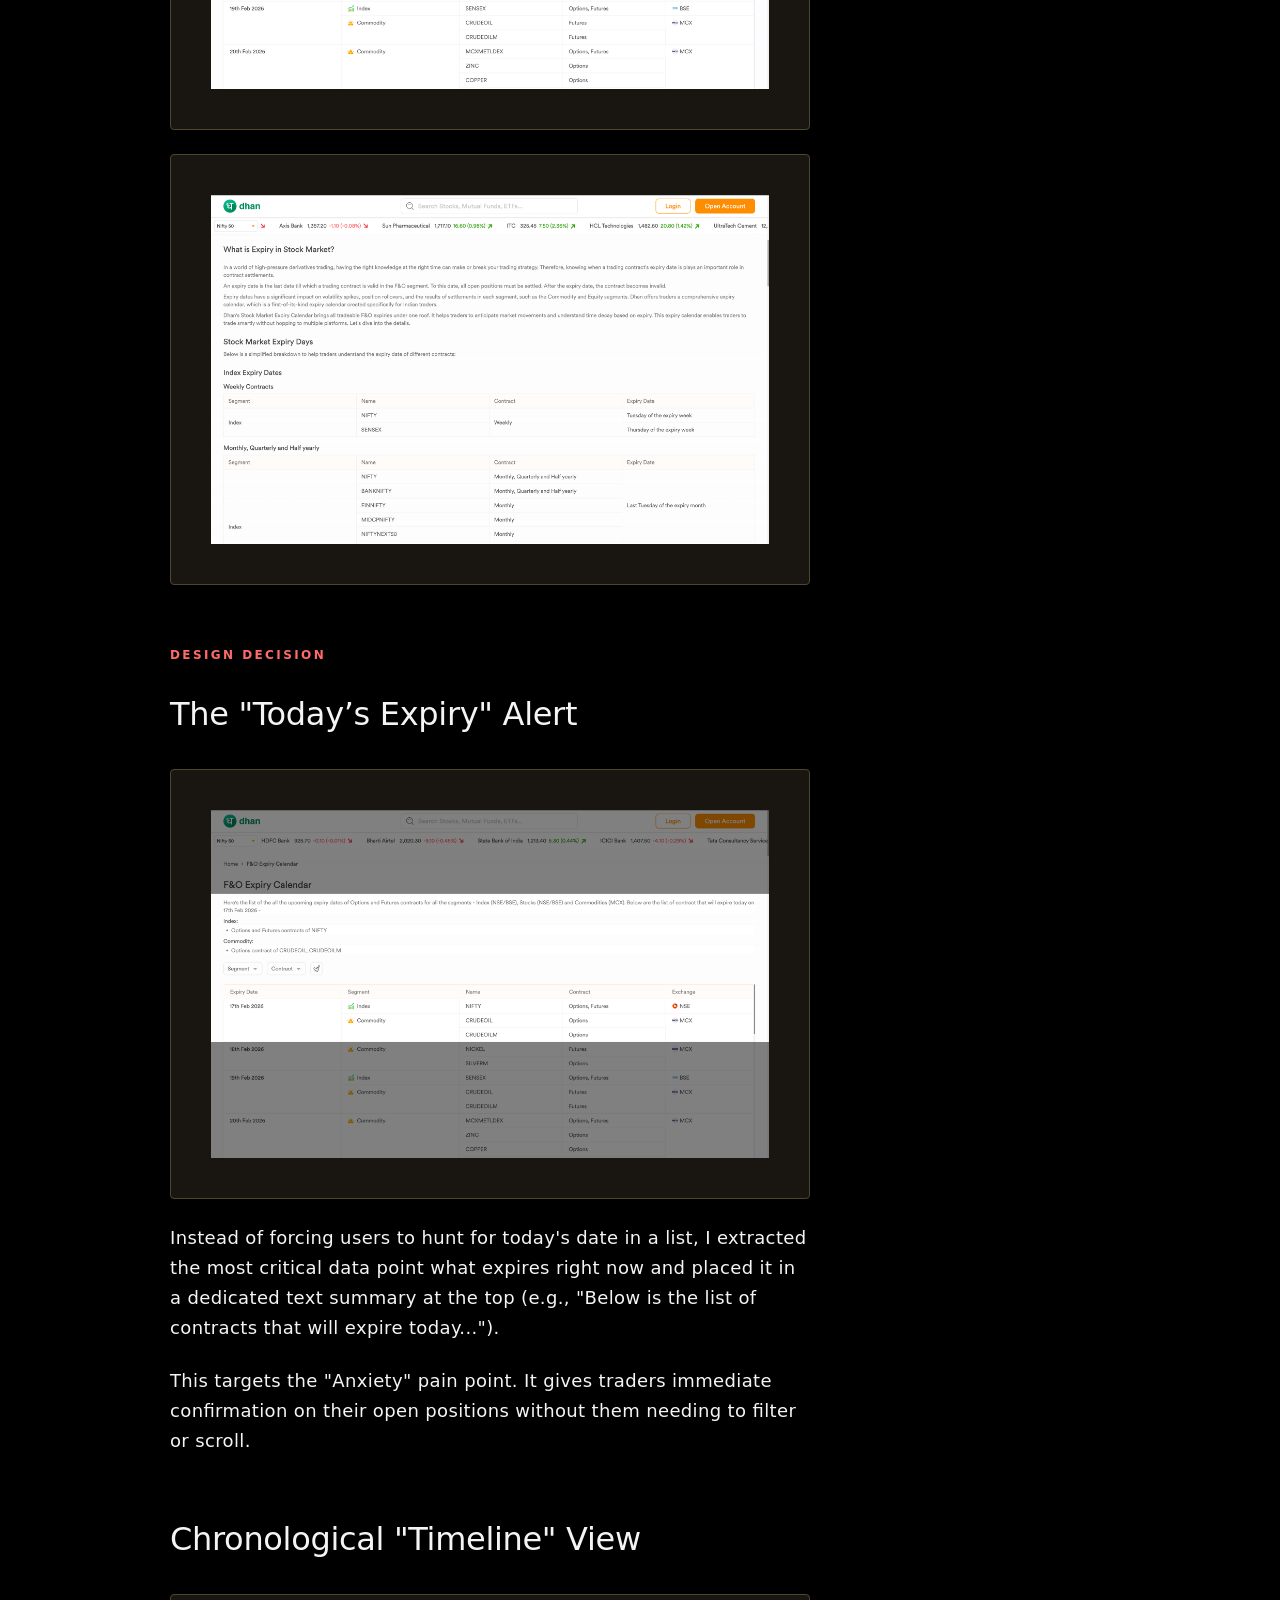
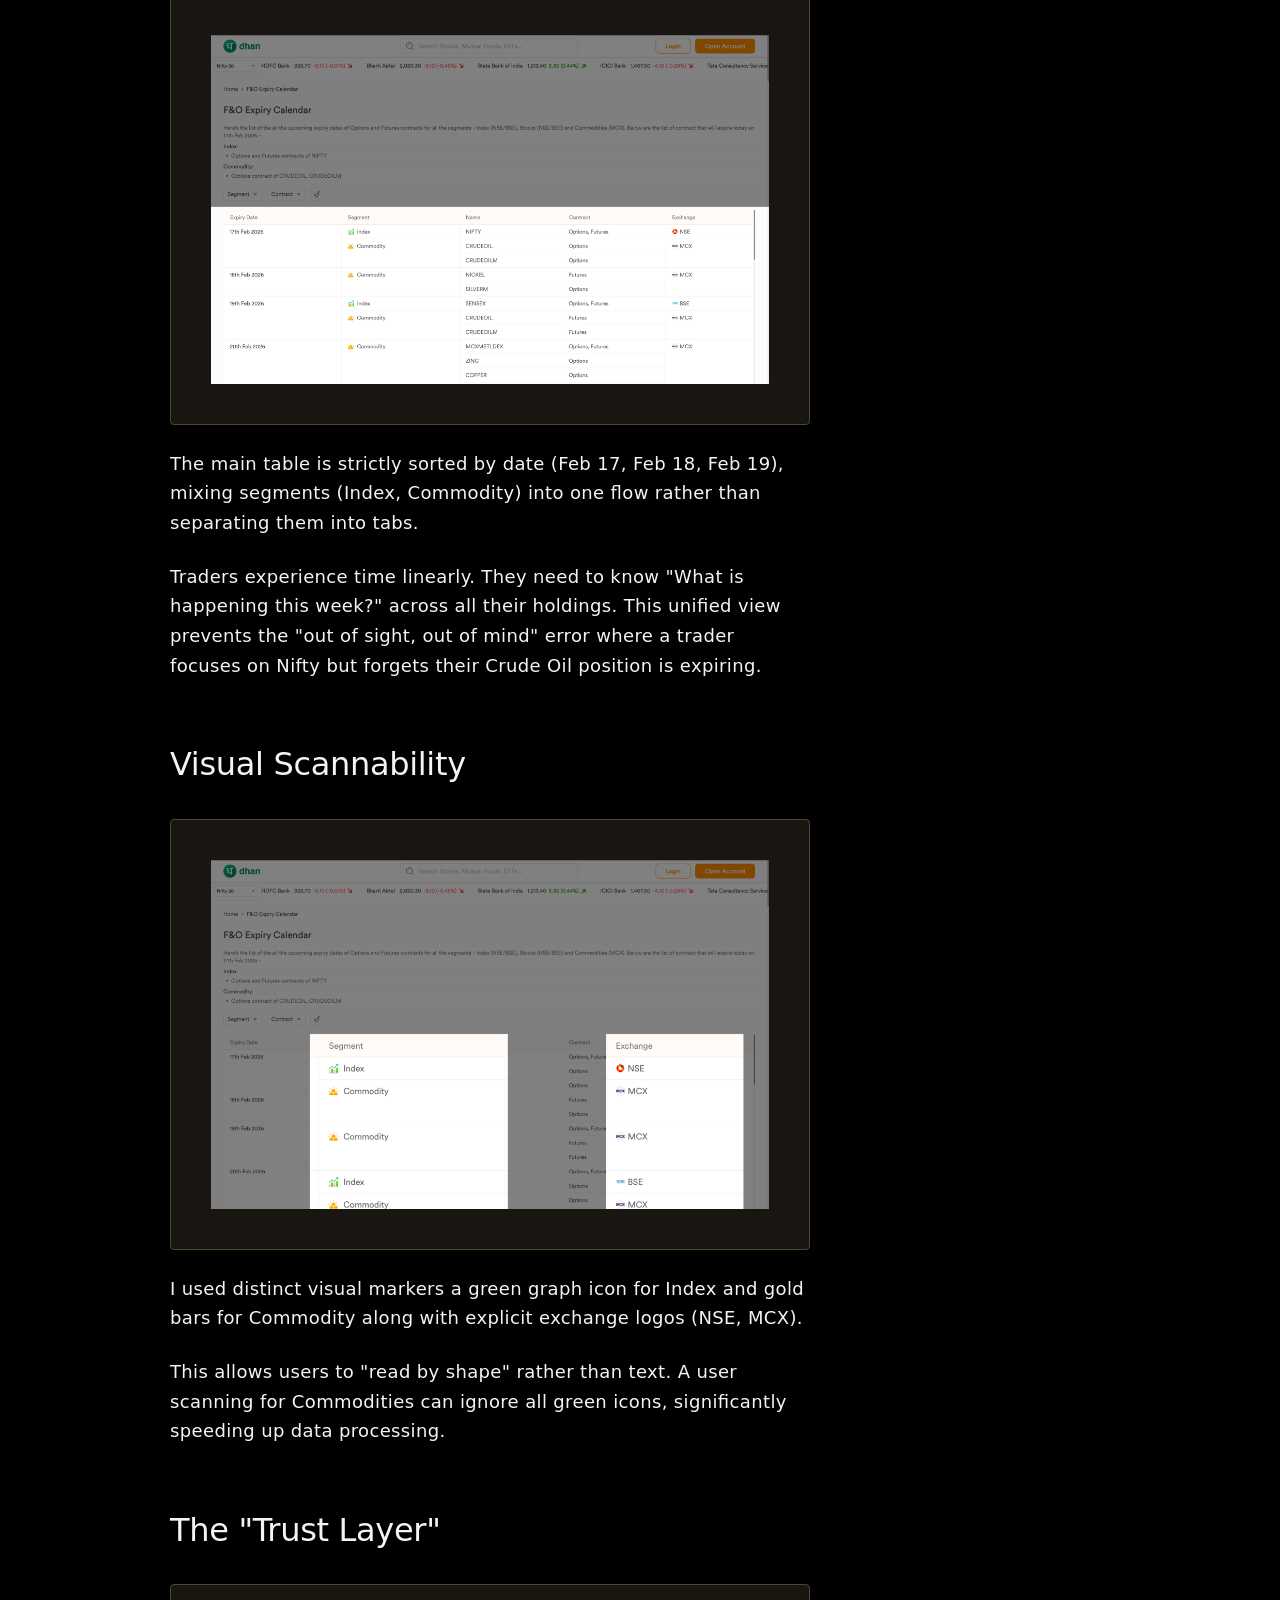
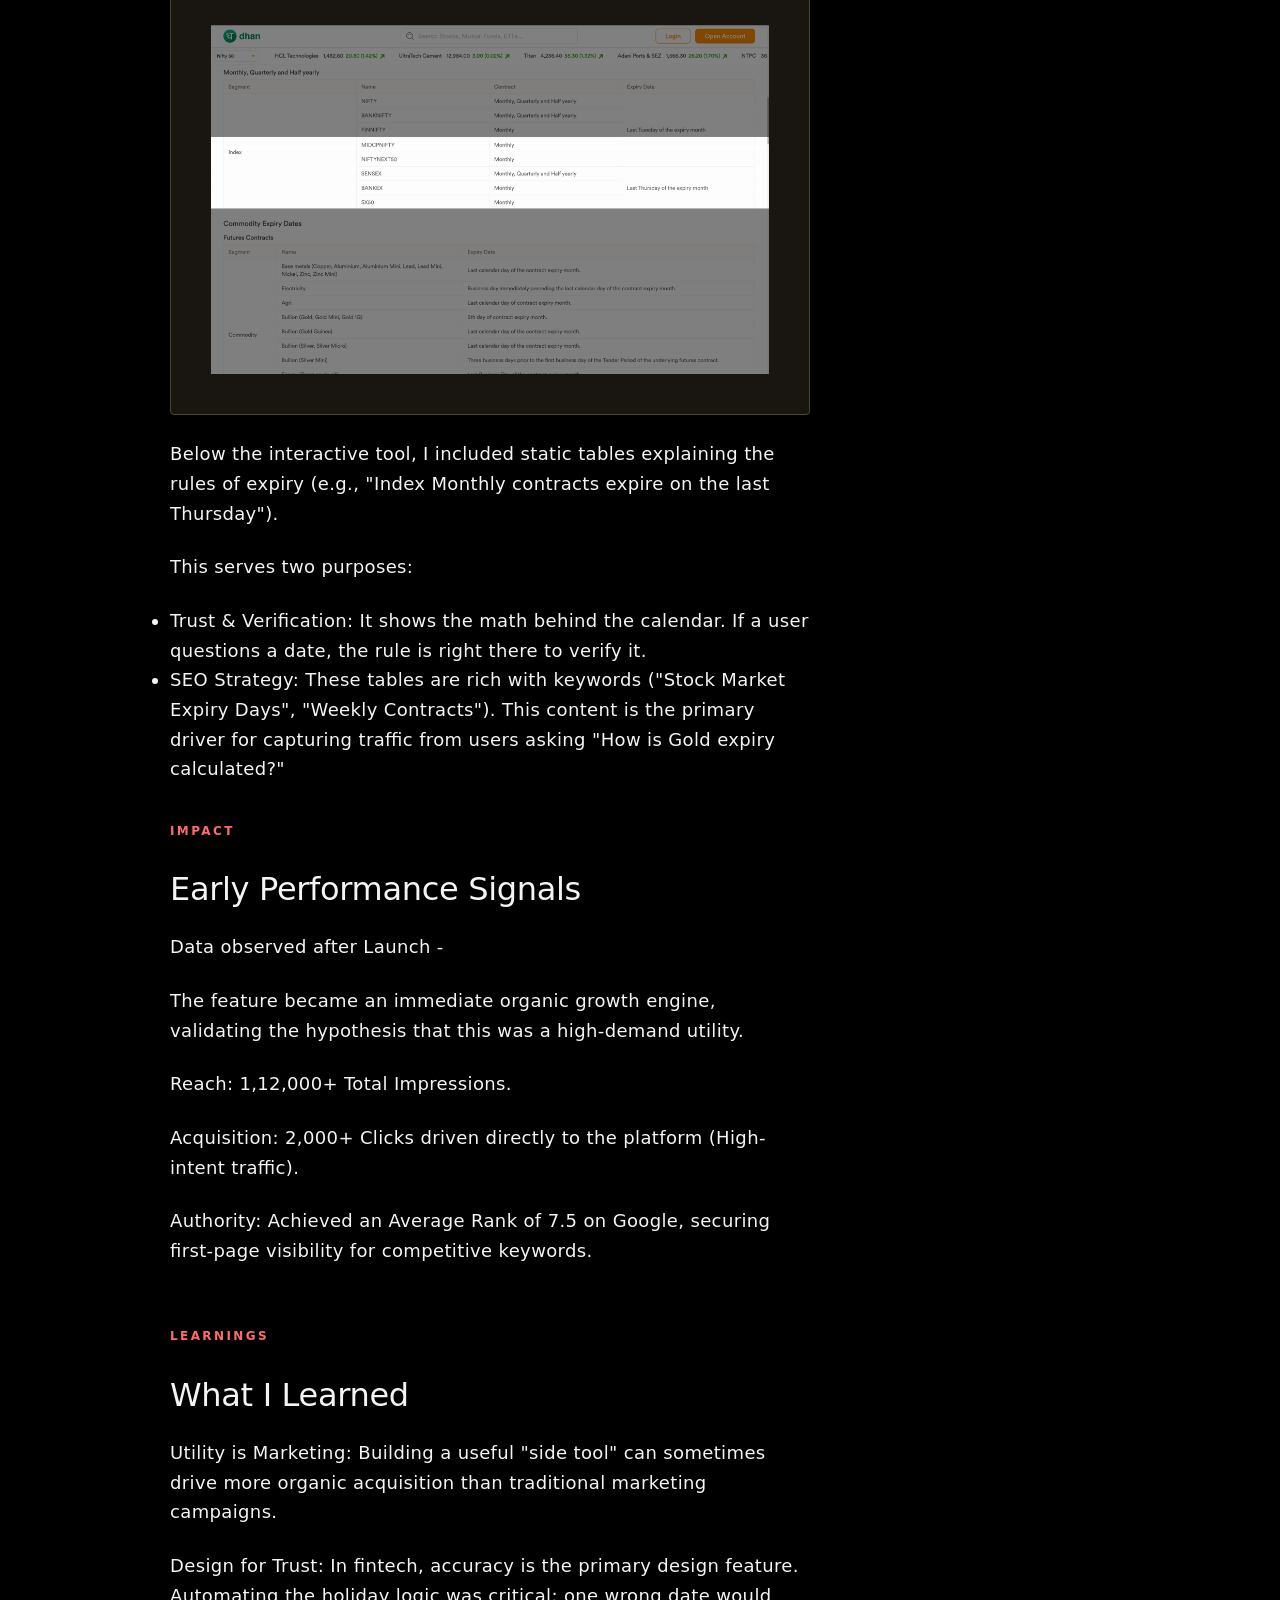
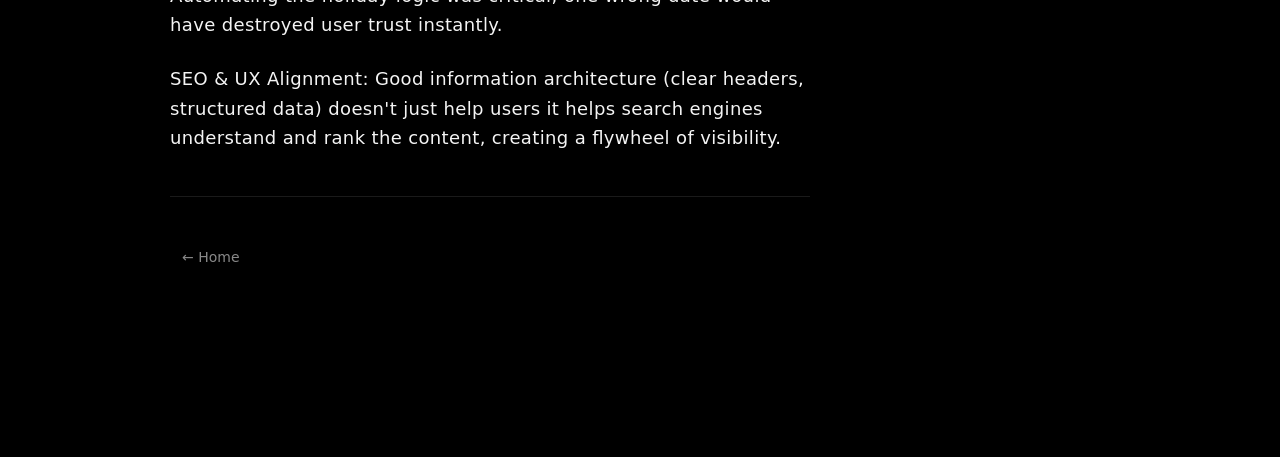
==== commit 55c83aaa: "Update fnocalendar.html Next disabled for now" ====
--- a/fnocalendar.html
+++ b/fnocalendar.html
@@ -231,9 +231,9 @@
                 &larr; Home
             </a>
 
-            <a href="index.html" class="editorial-back">
+            <!-- <a href="index.html" class="editorial-back">
                 Next &rarr;
-            </a>
+            </a> -->
         </div>
 
     </main>
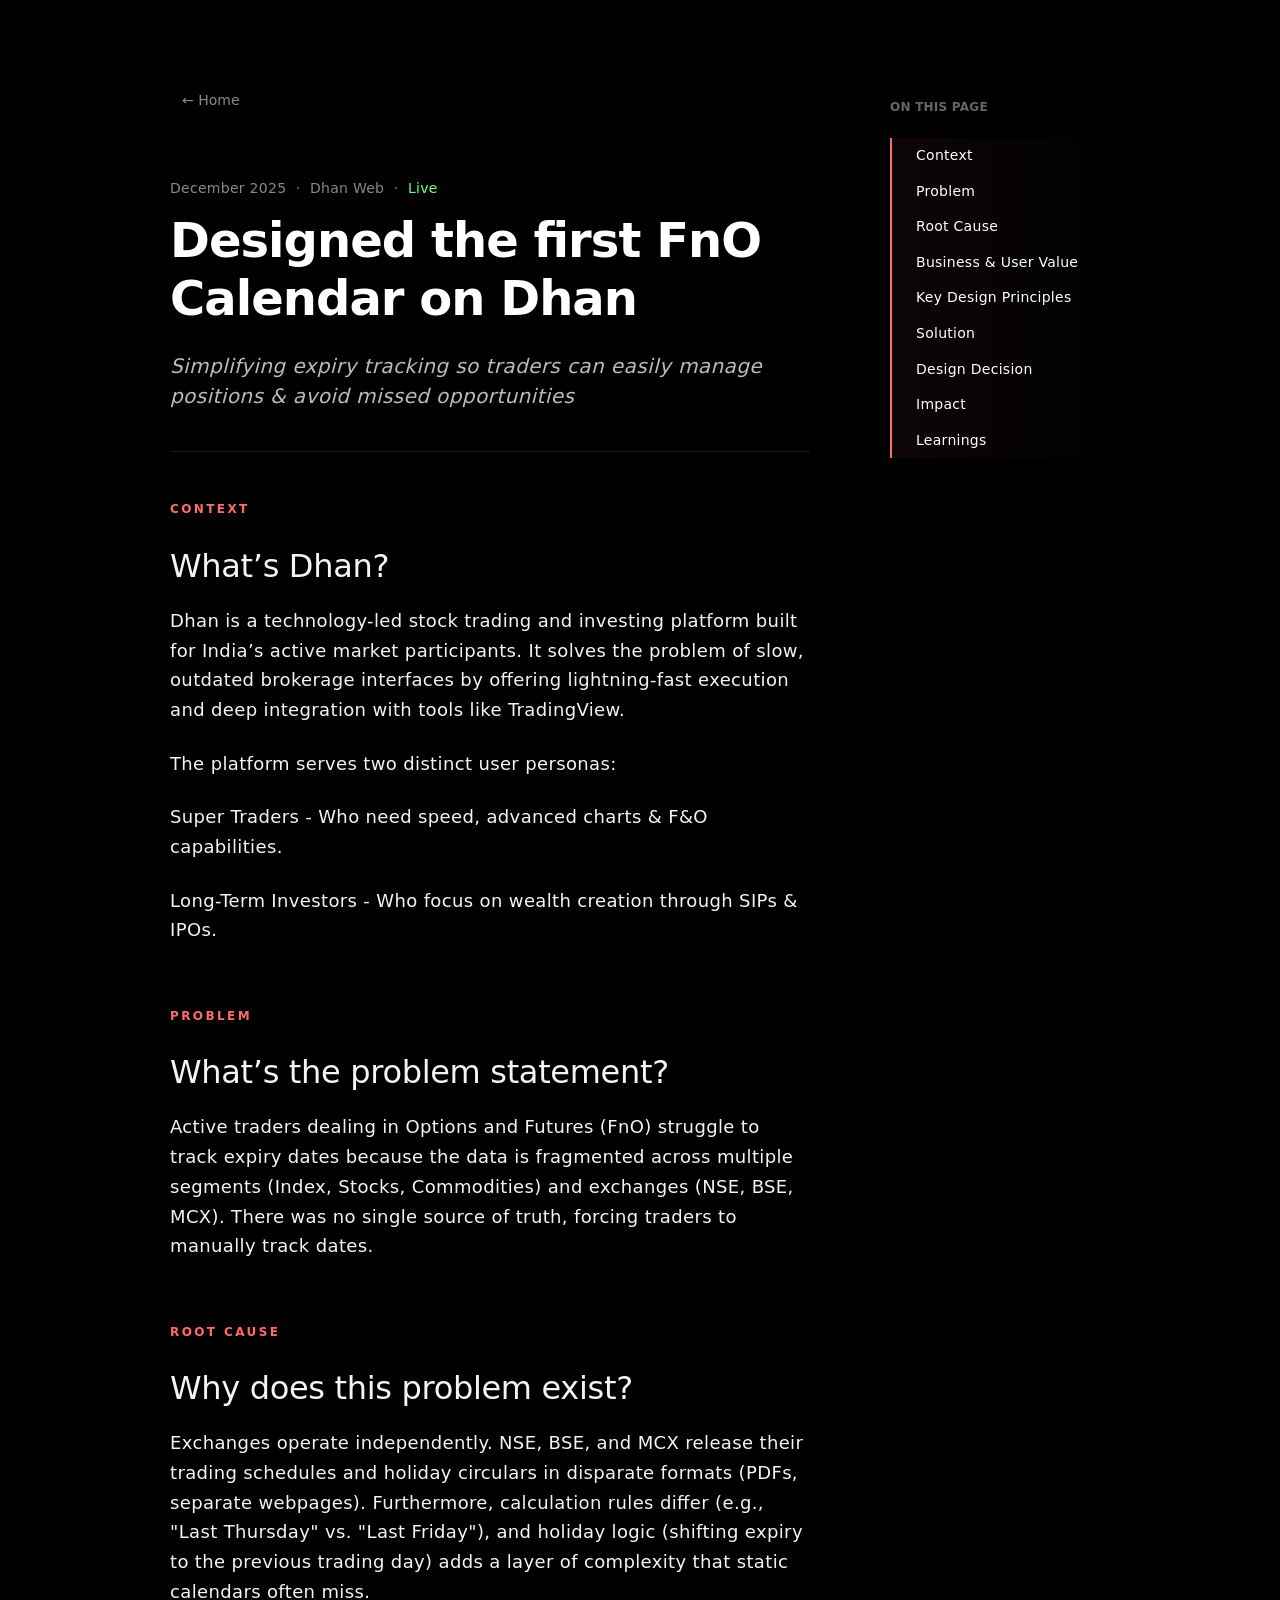
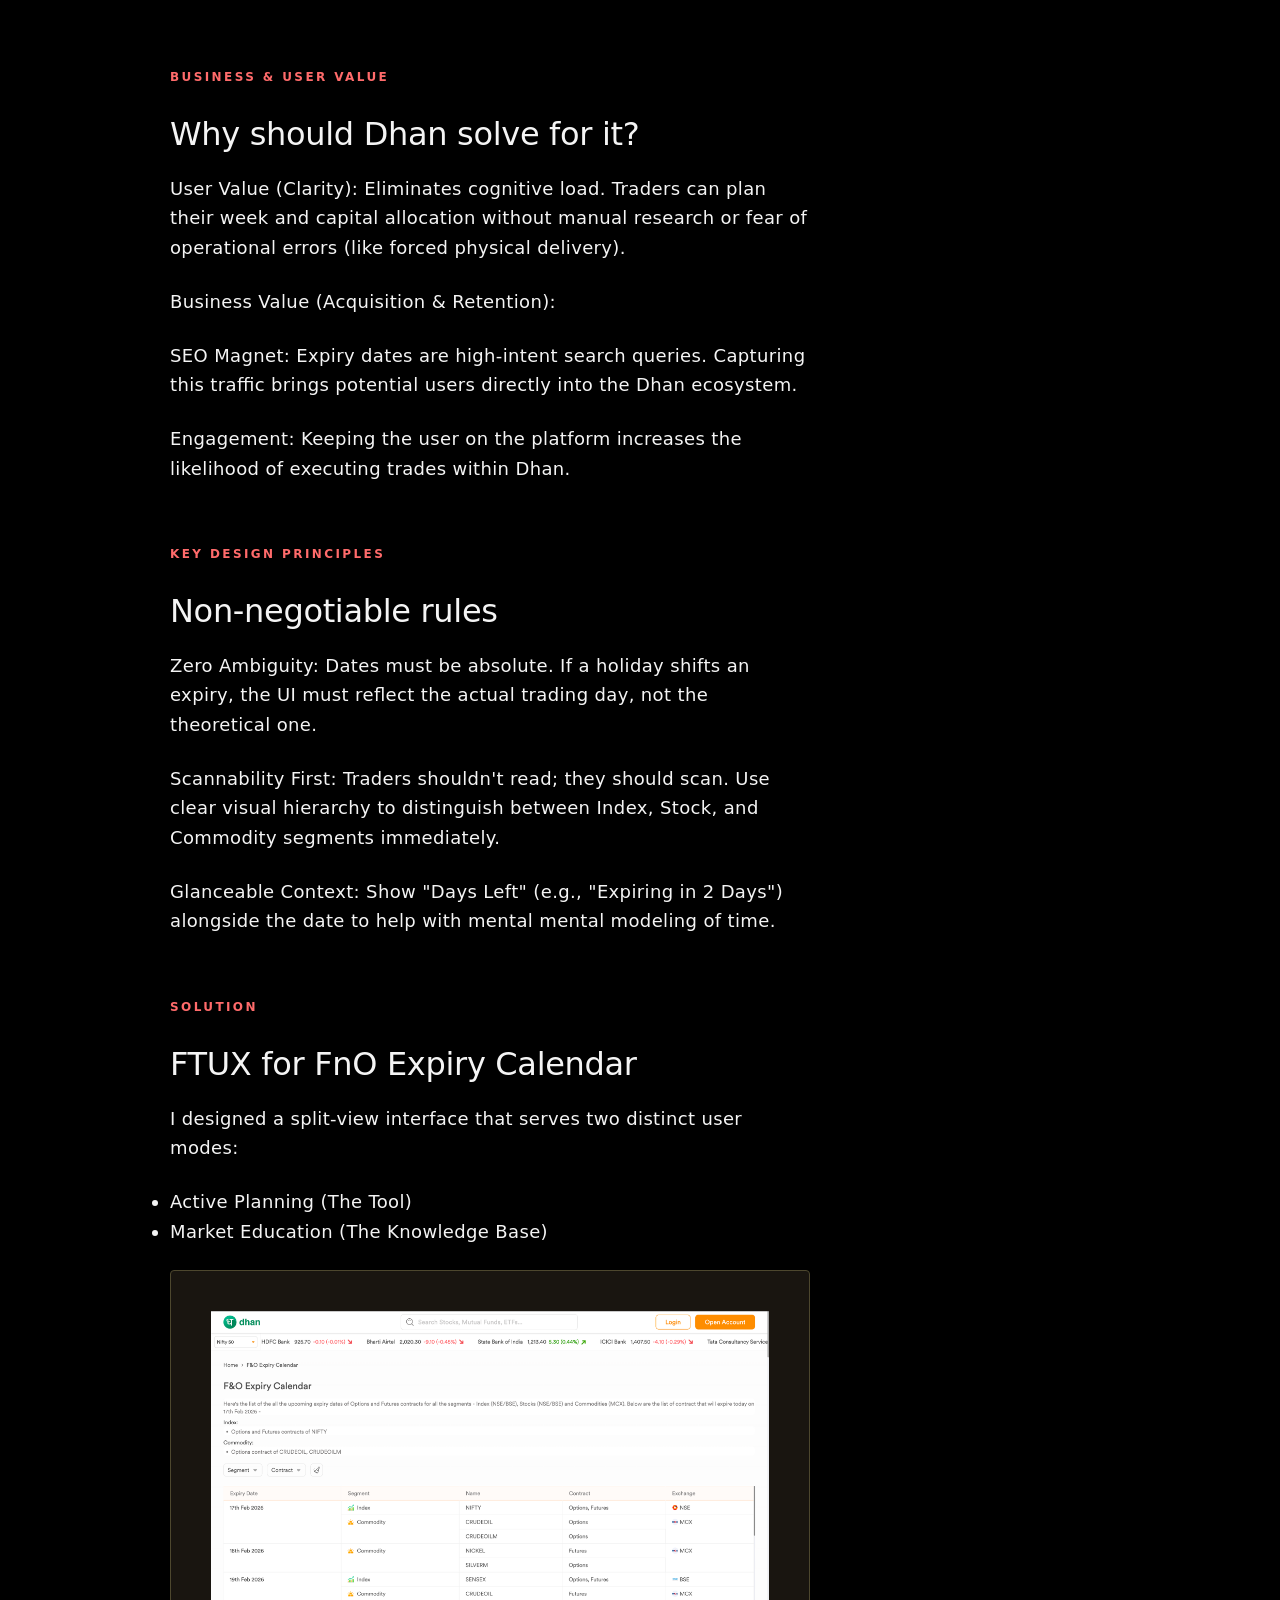
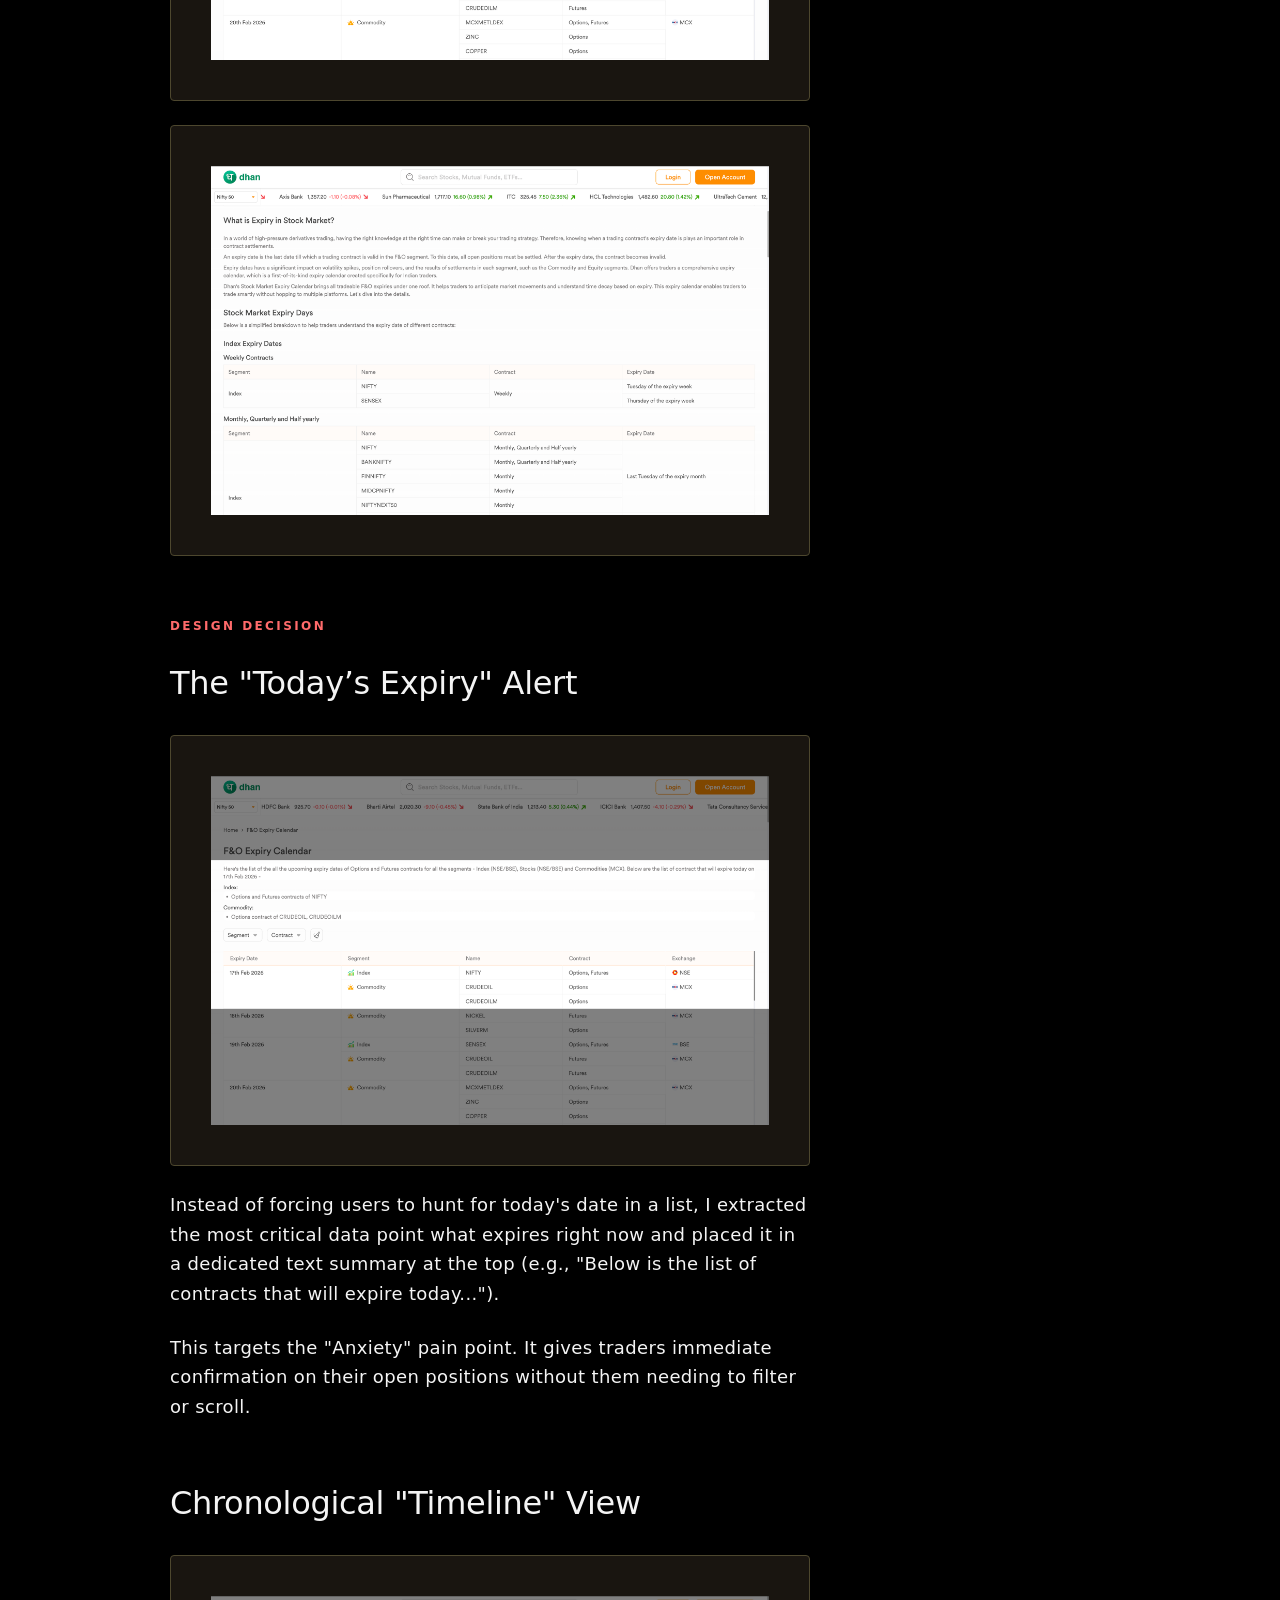
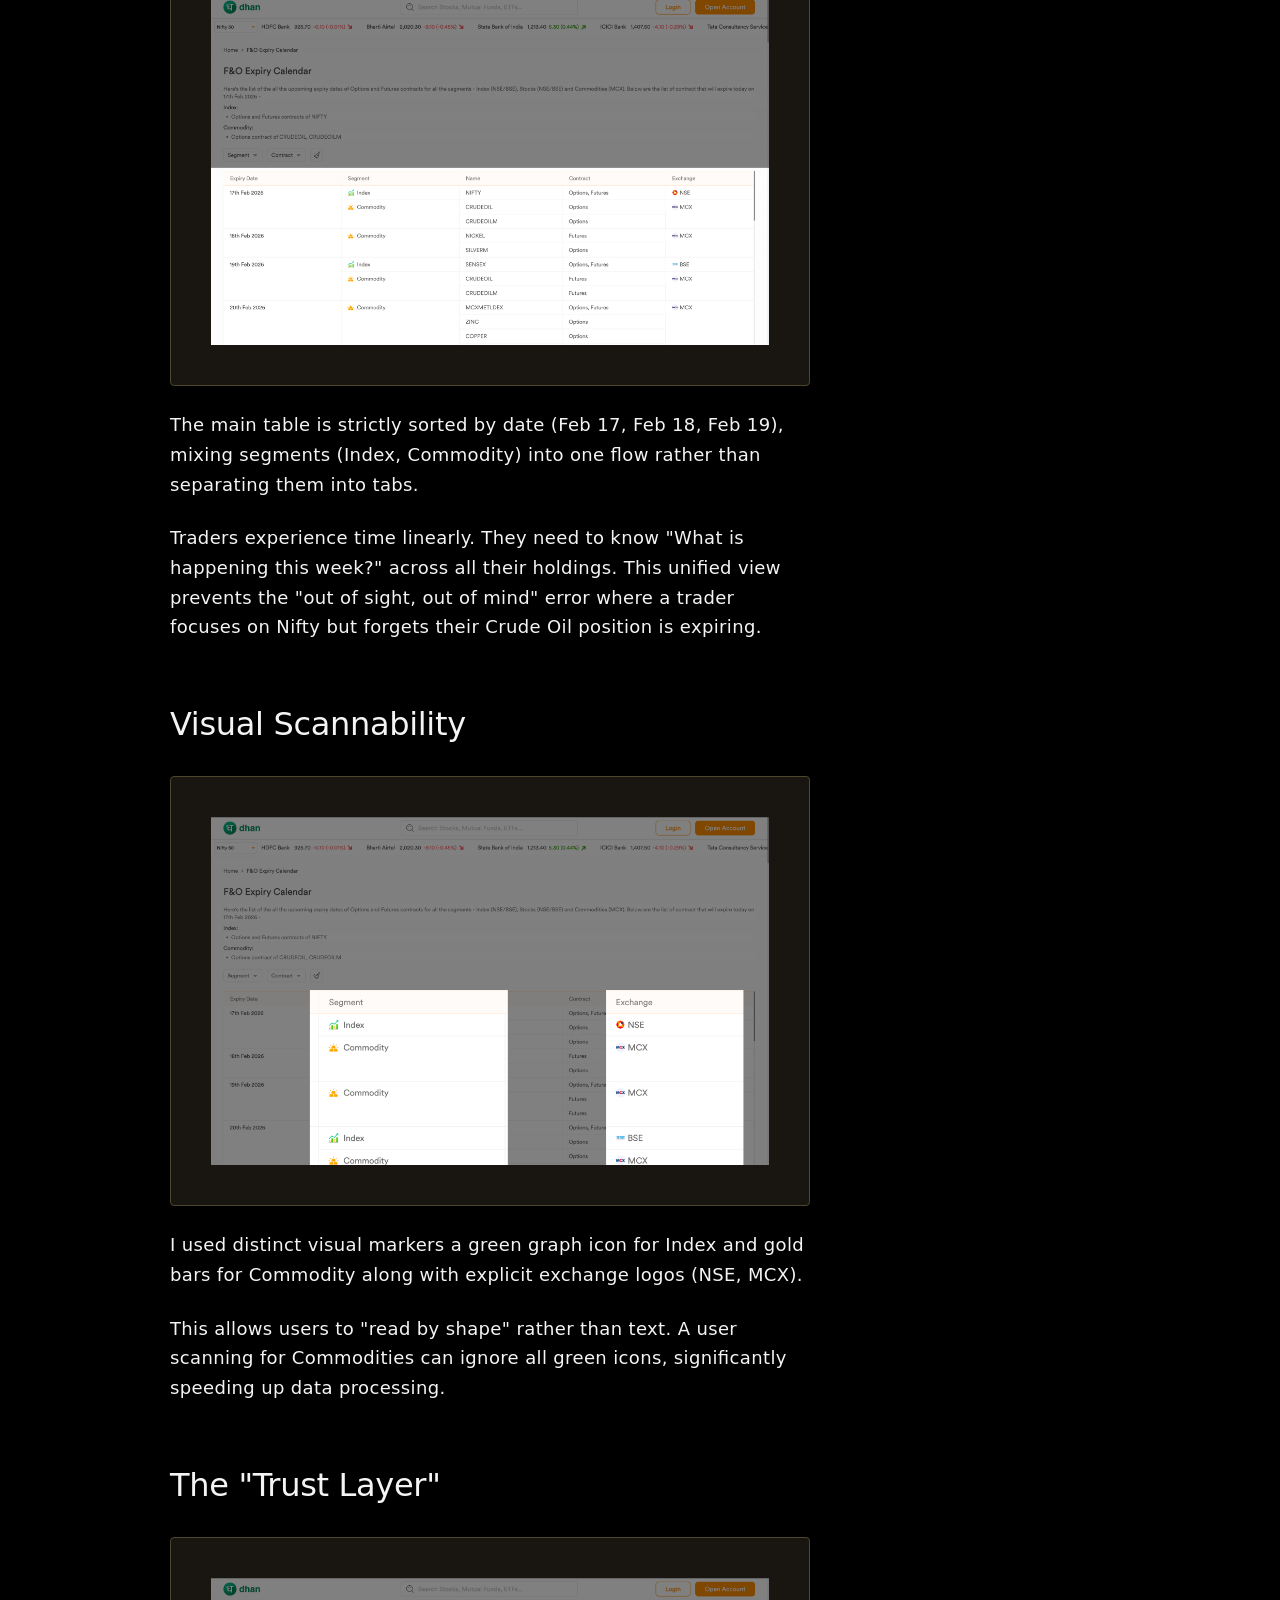
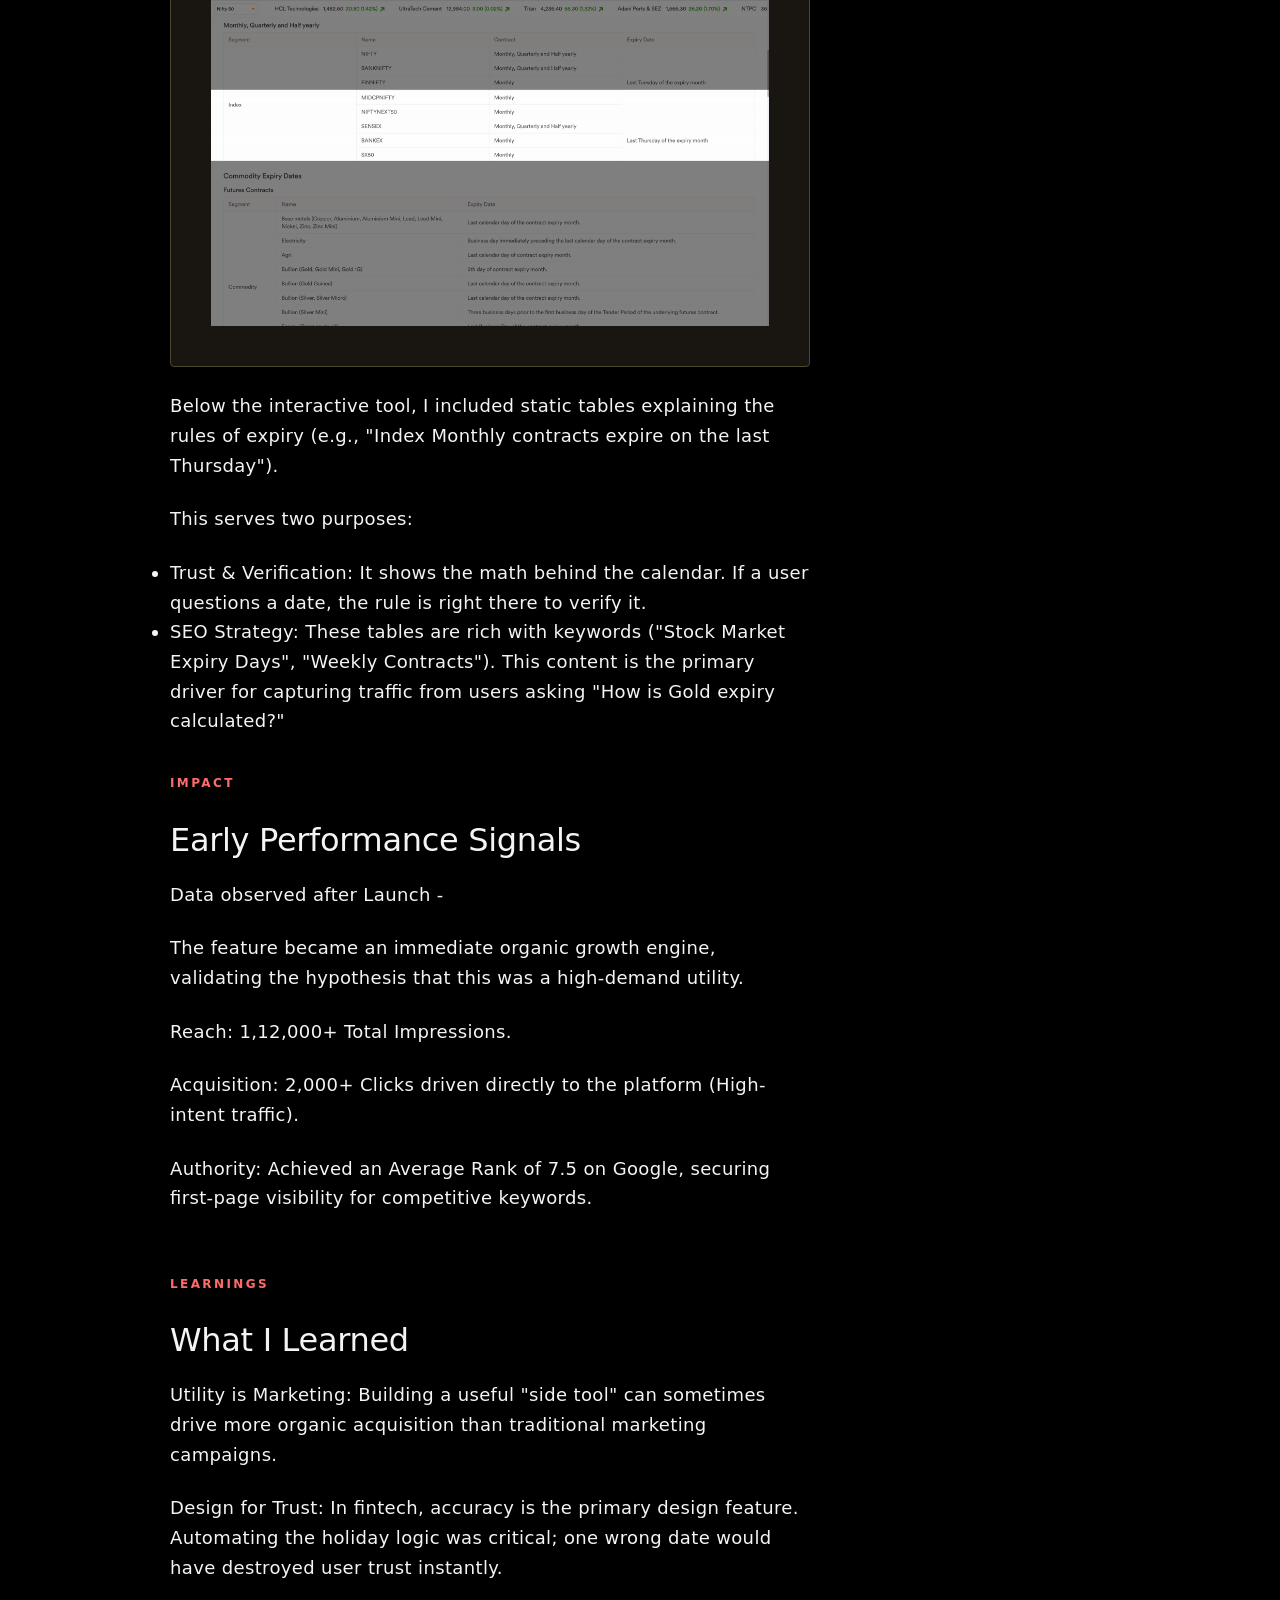
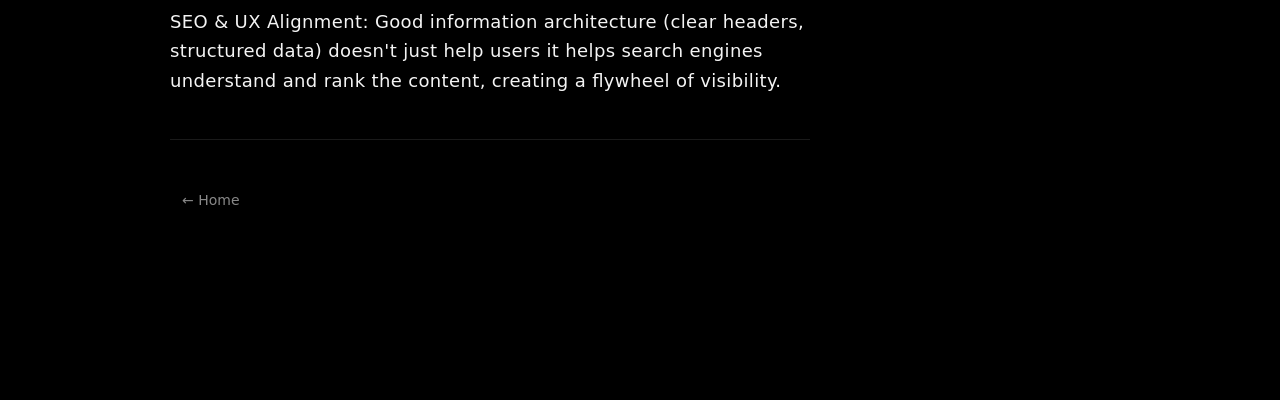
==== commit c88ae90c: "Update fnocalendar.html Added favicon" ====
--- a/fnocalendar.html
+++ b/fnocalendar.html
@@ -5,6 +5,8 @@
     <meta name="viewport" content="width=device-width, initial-scale=1.0">
     <title>FnO Expiry Calendar - Dhan Web | Roshan Thankar</title>
     <link rel="stylesheet" href="style.css">
+
+    <link rel="icon" type="image/png" href="assets/favicon/favicon.png">
 </head>
 <body>
 
--- a/style.css
+++ b/style.css
@@ -550,6 +550,7 @@
     font-weight: 500;
     color: #f4f4f4;
     letter-spacing: -0.01em;
+    line-height: 1.5;
 
     /* Spacing */
     padding-bottom: 4px; /* Space between text and line */
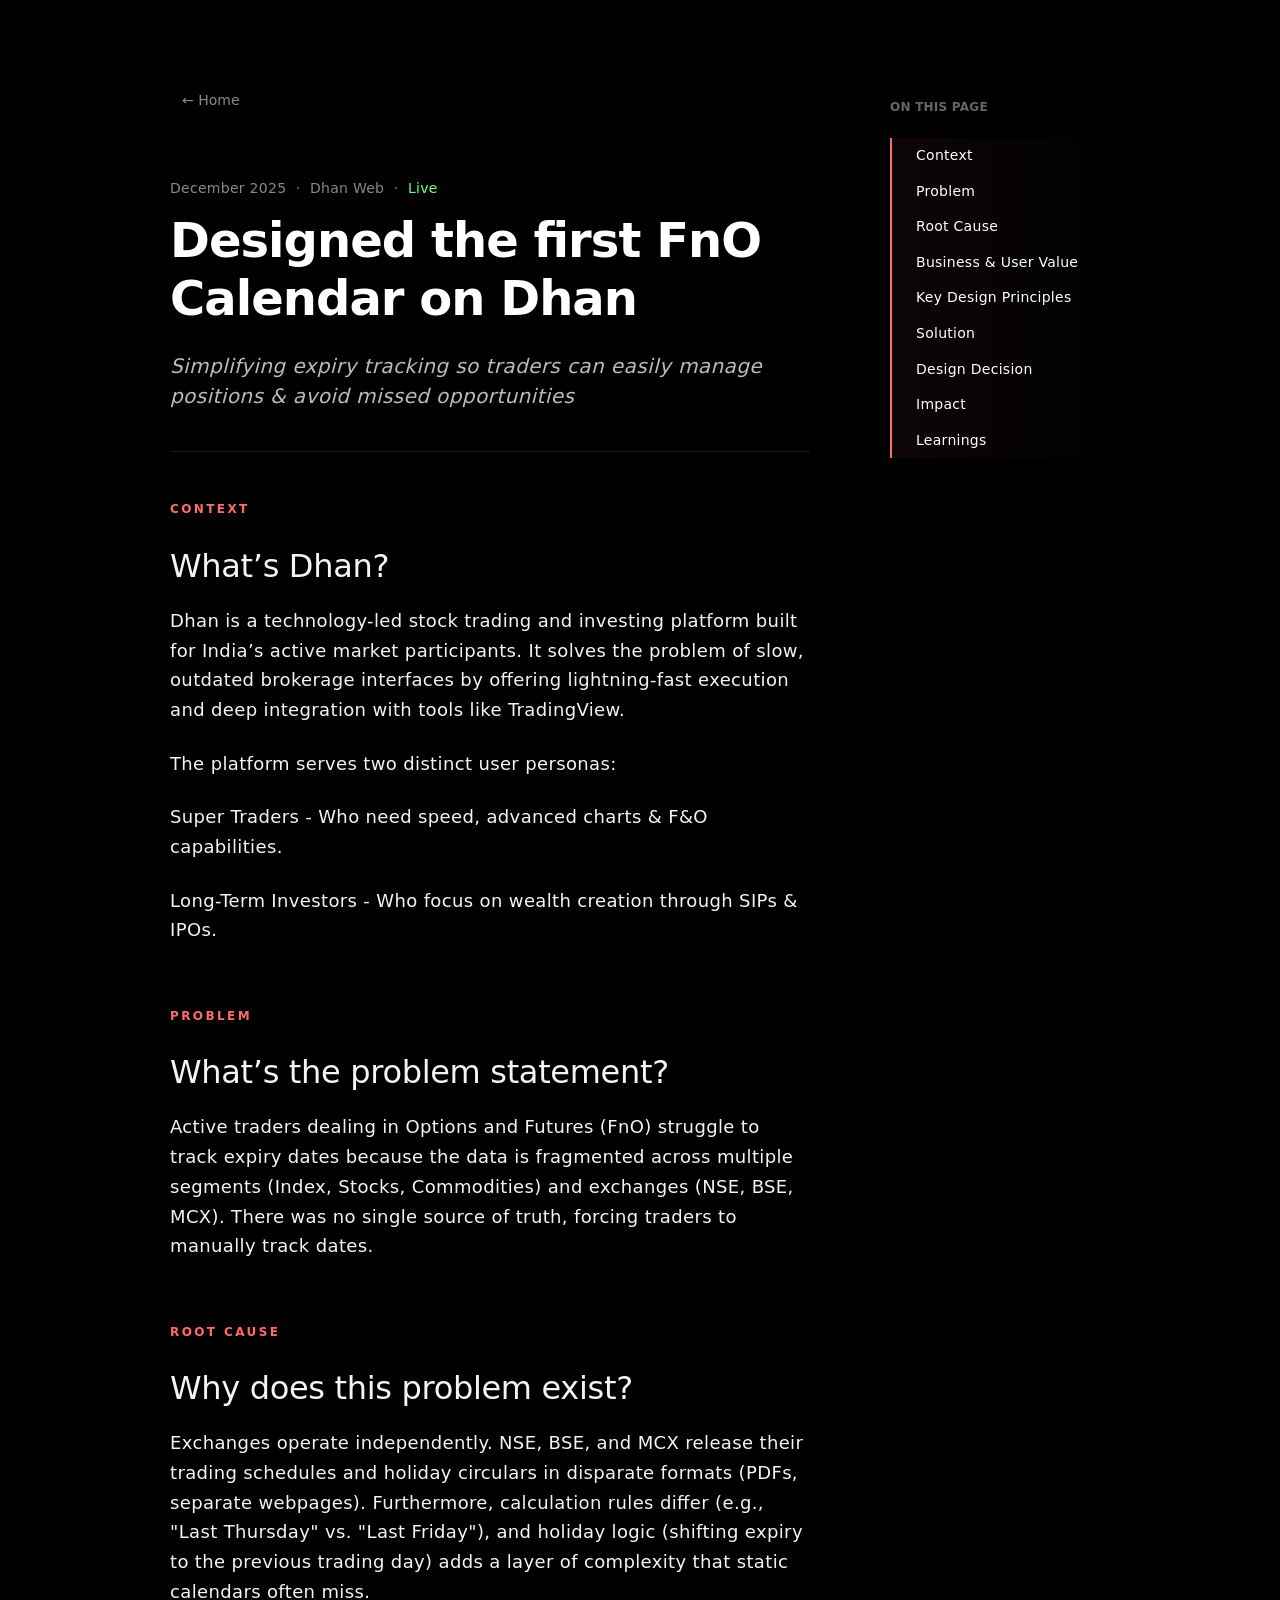
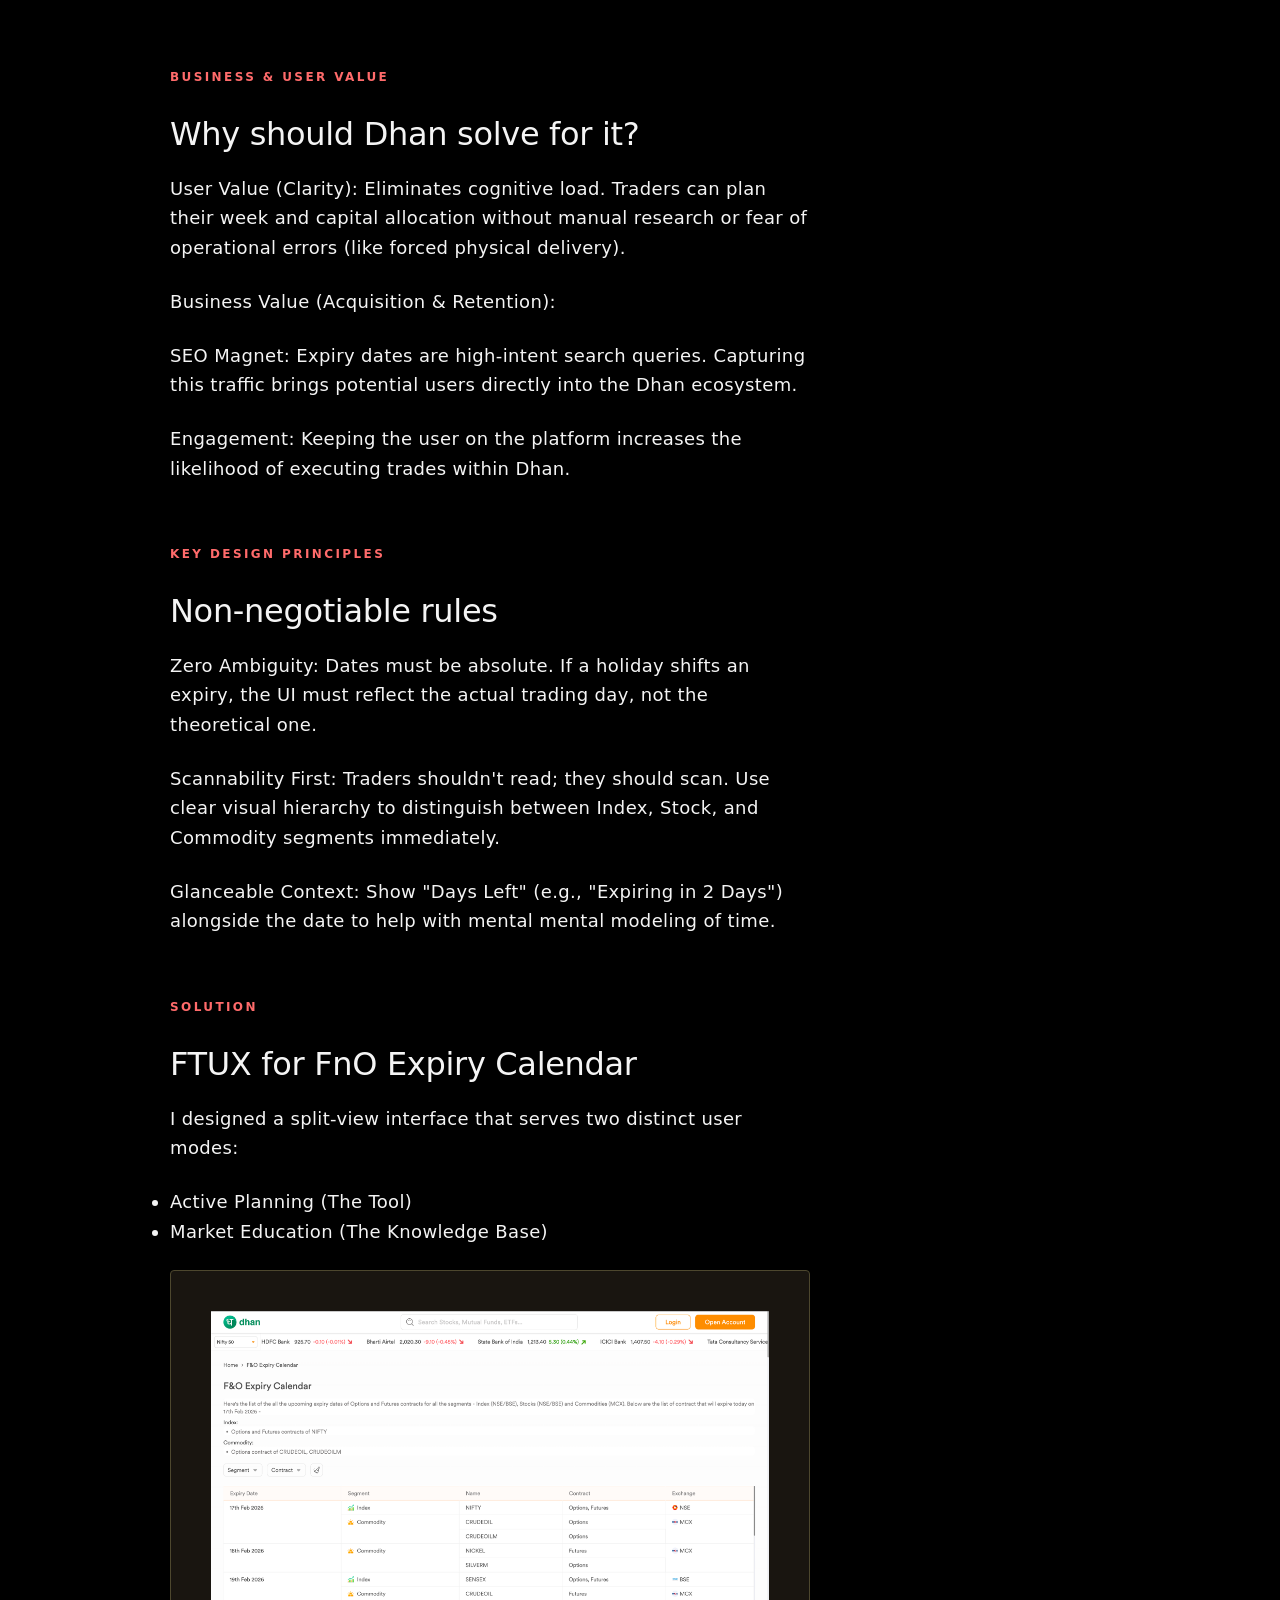
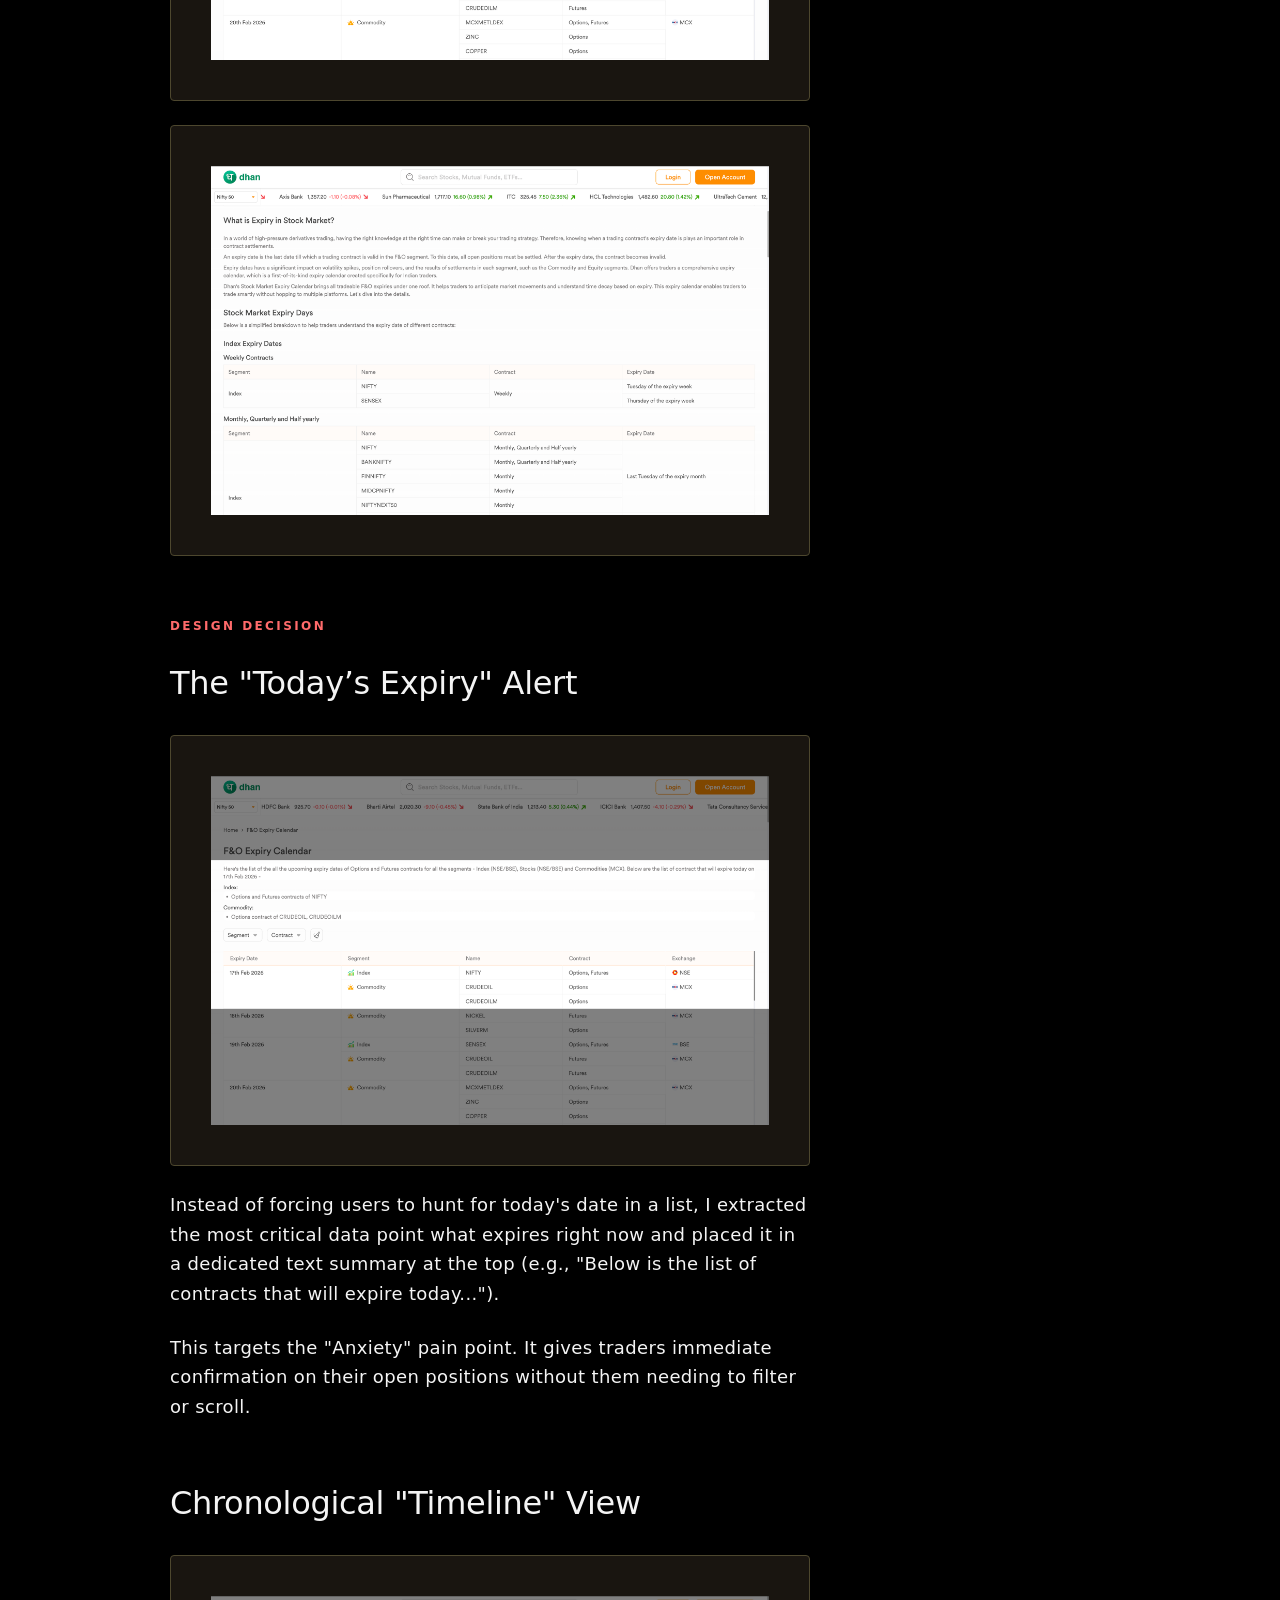
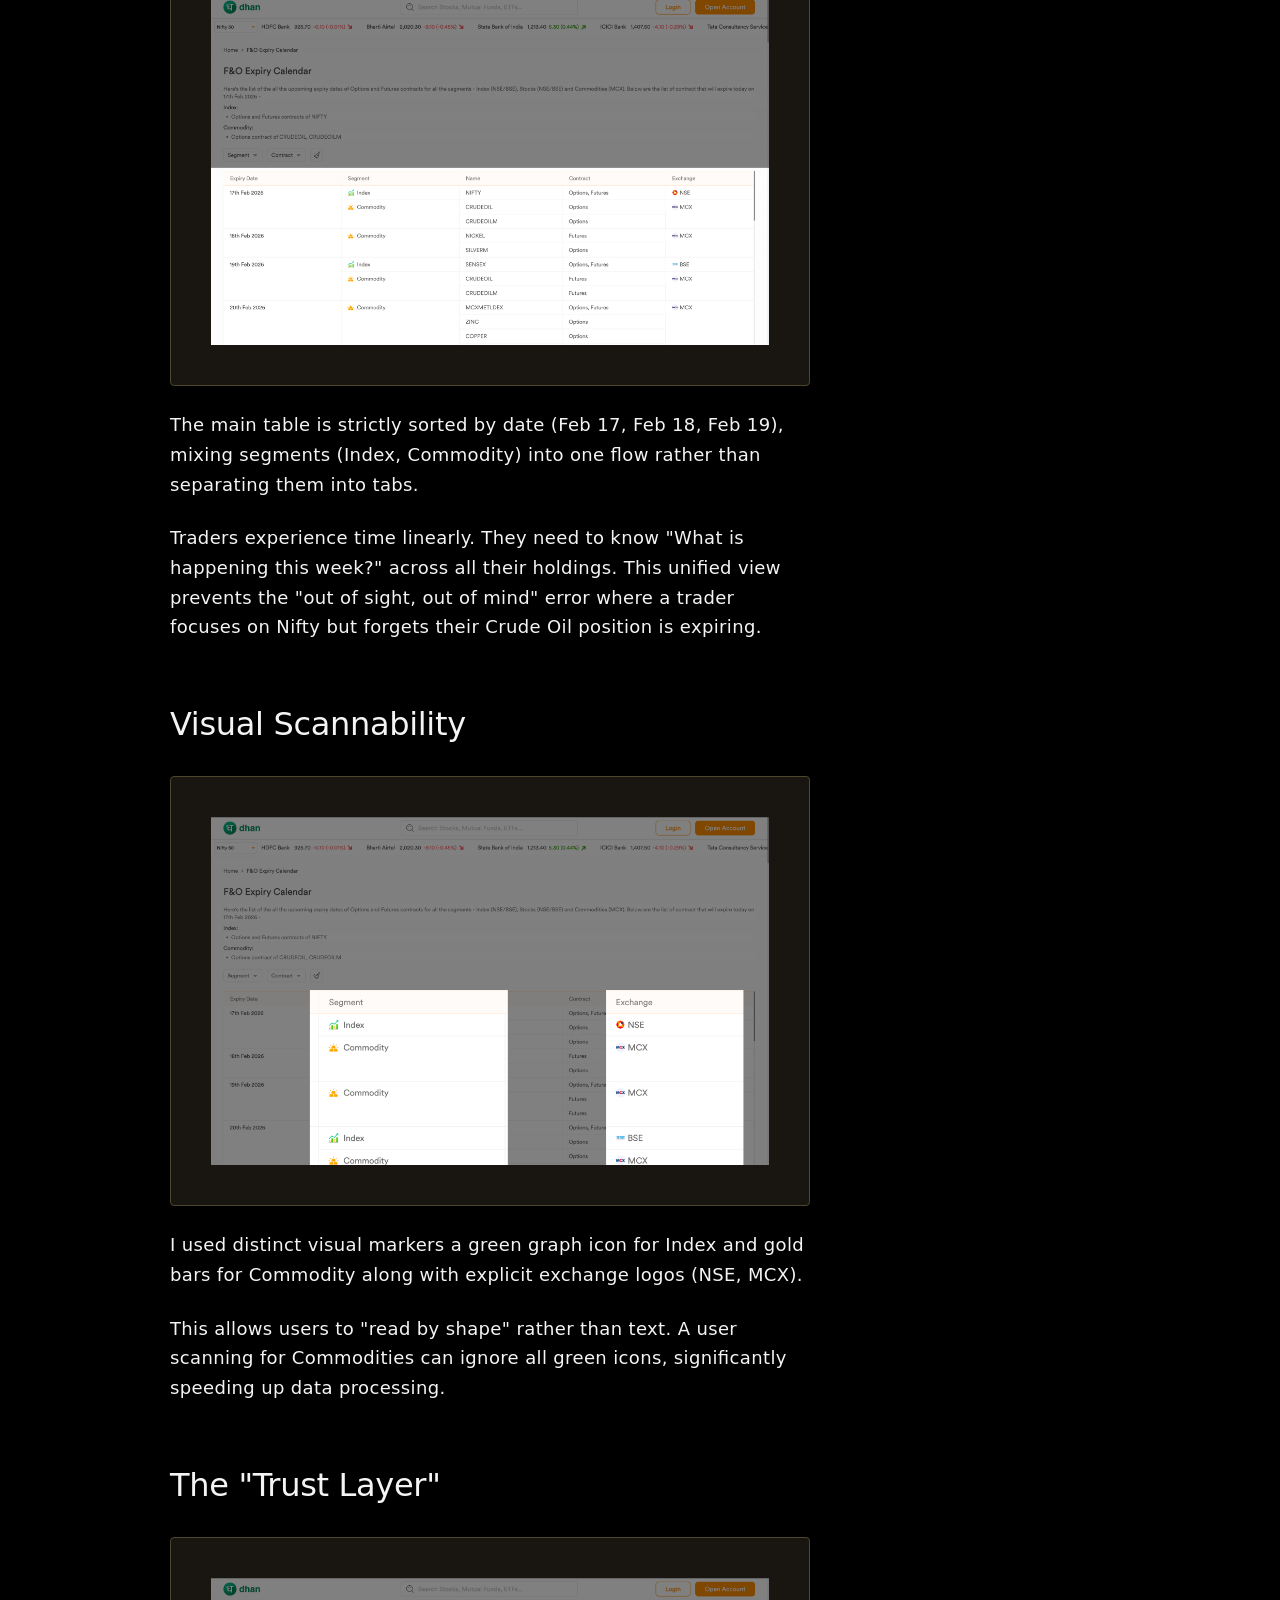
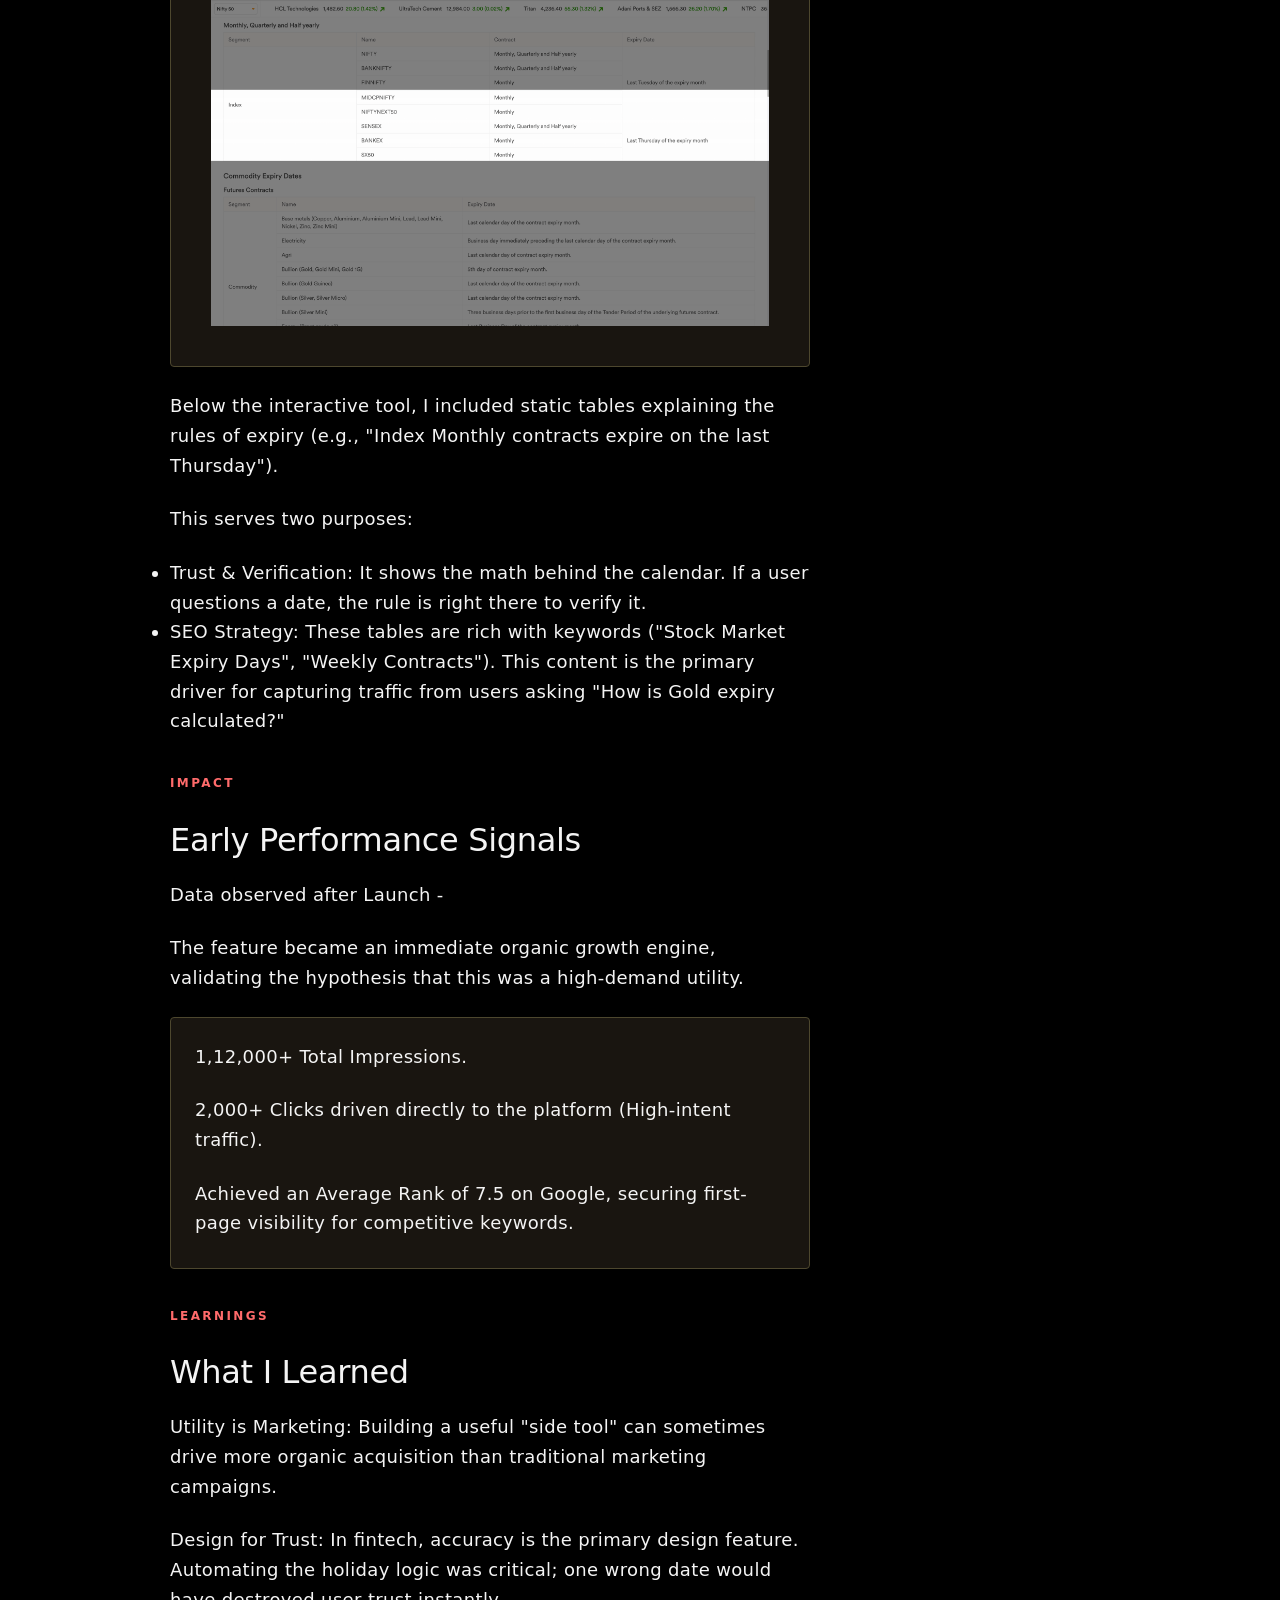
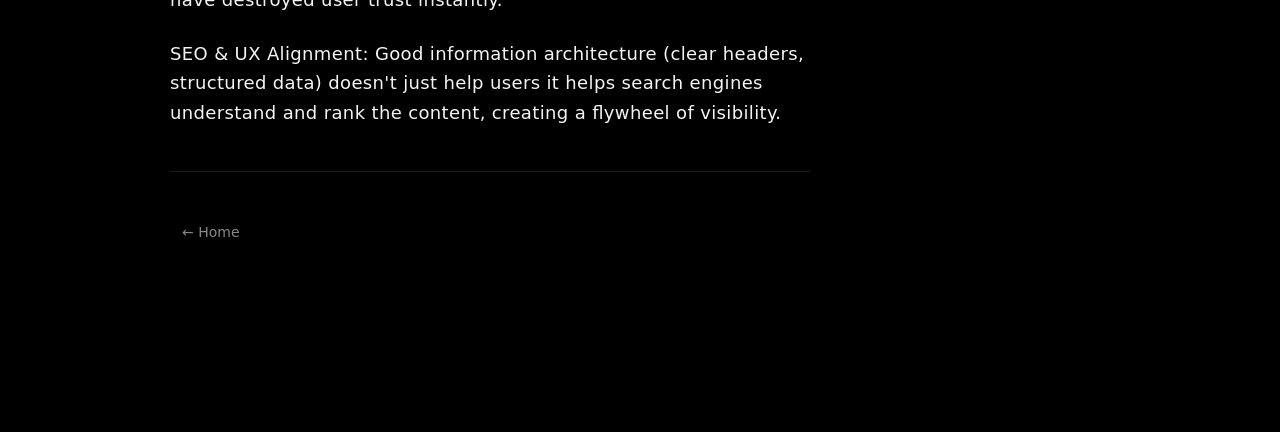
==== commit 7918c137: "// Added the images and logo in seperate folder // Added text-container for impact metrics" ====
--- a/fnocalendar.html
+++ b/fnocalendar.html
@@ -6,7 +6,7 @@
     <title>FnO Expiry Calendar - Dhan Web | Roshan Thankar</title>
     <link rel="stylesheet" href="style.css">
 
-    <link rel="icon" type="image/png" href="assets/favicon/favicon.png">
+    <link rel="icon" type="image/png" href="assets/favicon/favicon.png?v=2">
 </head>
 <body>
 
@@ -202,11 +202,17 @@
 
             <p>The feature became an immediate organic growth engine, validating the hypothesis that this was a high-demand utility.</p>
 
-            <p>Reach: 1,12,000+ Total Impressions.</p>
-
-            <p>Acquisition: 2,000+ Clicks driven directly to the platform (High-intent traffic).</p>
-
-            <p>Authority: Achieved an Average Rank of 7.5 on Google, securing first-page visibility for competitive keywords.</p>
+            <div class="text-container">
+
+                <div class="text-card">
+                    <p>1,12,000+ Total Impressions.</p>
+
+                    <p>2,000+ Clicks driven directly to the platform (High-intent traffic).</p>
+
+                    <p>Achieved an Average Rank of 7.5 on Google, securing first-page visibility for competitive keywords.</p>
+                </div>
+
+            </div>
 
             <br>
 
--- a/style.css
+++ b/style.css
@@ -429,7 +429,7 @@
 
 
 /* =========================================
-   EDITORIAL ARTICLE PAGE (Dhan App)
+   EDITORIAL ARTICLE PAGE
 ========================================= */
 
 /* Center the article and set a maximum reading width */
@@ -682,6 +682,43 @@
     /* Centers the image if it's smaller than the container */
     margin: 0 auto; 
 }
+
+
+
+/* --- Text CONTAINER --- */
+.text-container {
+    display: grid;
+    /* Automatically creates columns that fit, minimum 240px wide */
+    grid-template-columns: repeat(auto-fit, minmax(240px, 1fr));
+    gap: 20px;
+    width: 100%;
+    /* margin: 32px 0 40px 0; */
+}
+
+.text-card {
+    background-color: #191510; /* Matches your other containers */
+    border: 1px solid #4D472E; /* Subtle dark-gold/brown border */
+    border-radius: 4px;
+    padding: 24px 24px 6px;
+    display: flex;
+    flex-direction: column;
+    justify-content: flex-start;
+}
+
+/* --- MOBILE RESPONSIVENESS FOR METRICS --- */
+@media (max-width: 768px) {
+    .text-container {
+        grid-template-columns: 1fr; /* Force 1 column on mobile */
+        gap: 16px;
+        margin: 24px 0;
+    }
+    
+    .text-card {
+        padding: 24px 20px;
+    }
+}
+
+
 
 /* --- CALLOUT COMPONENT --- */
 .callout-box {
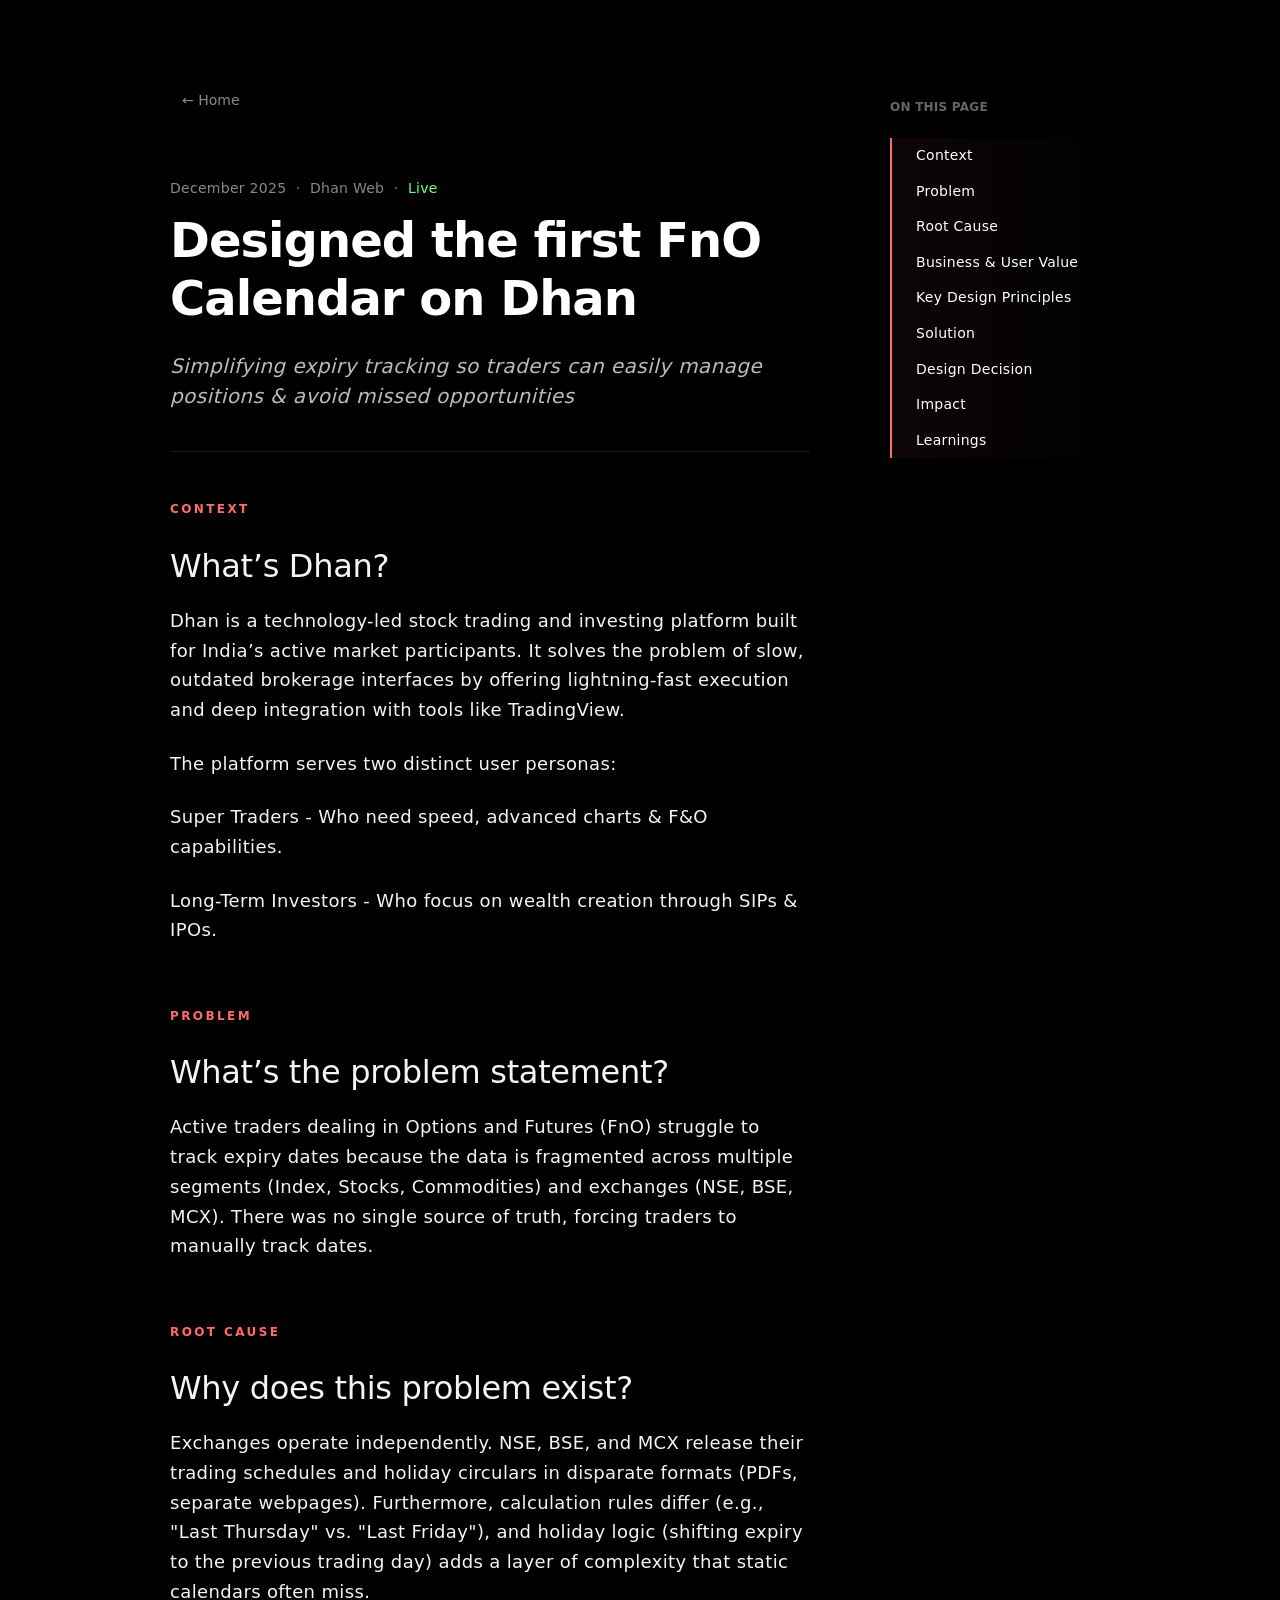
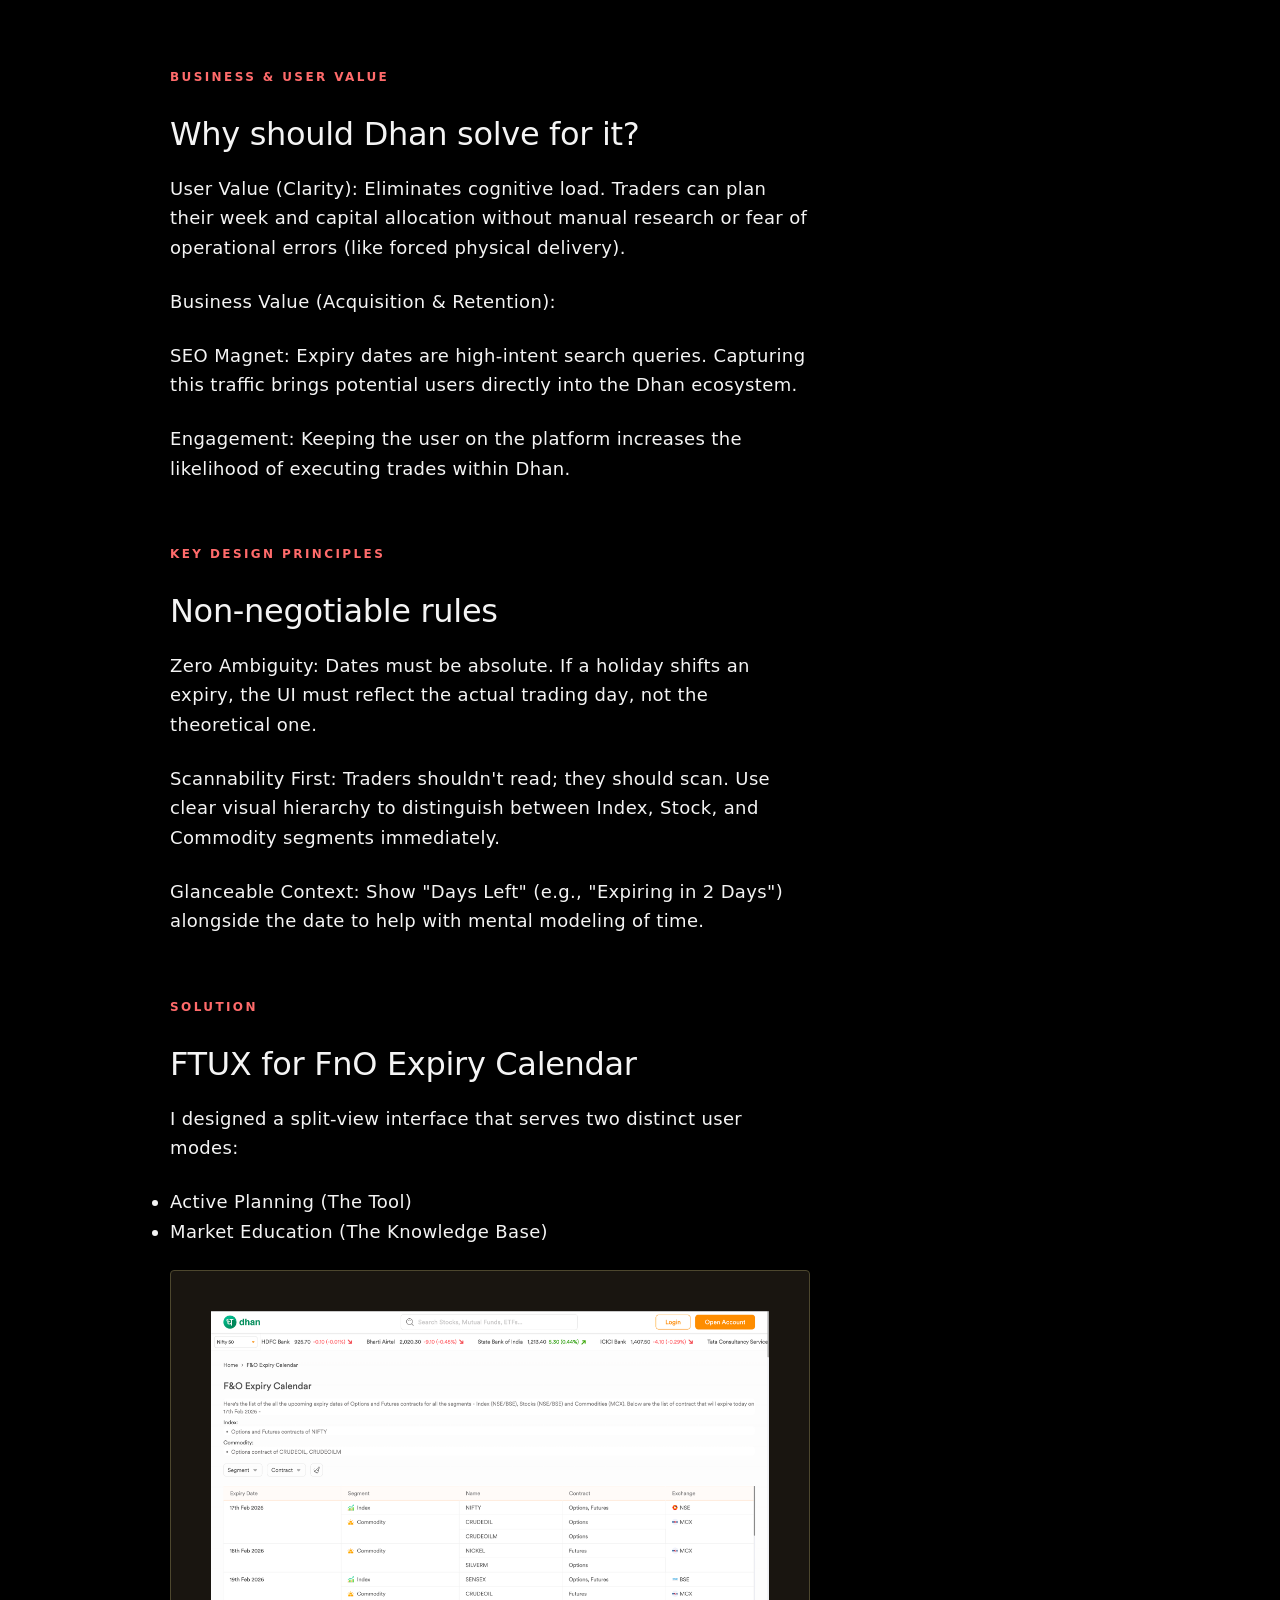
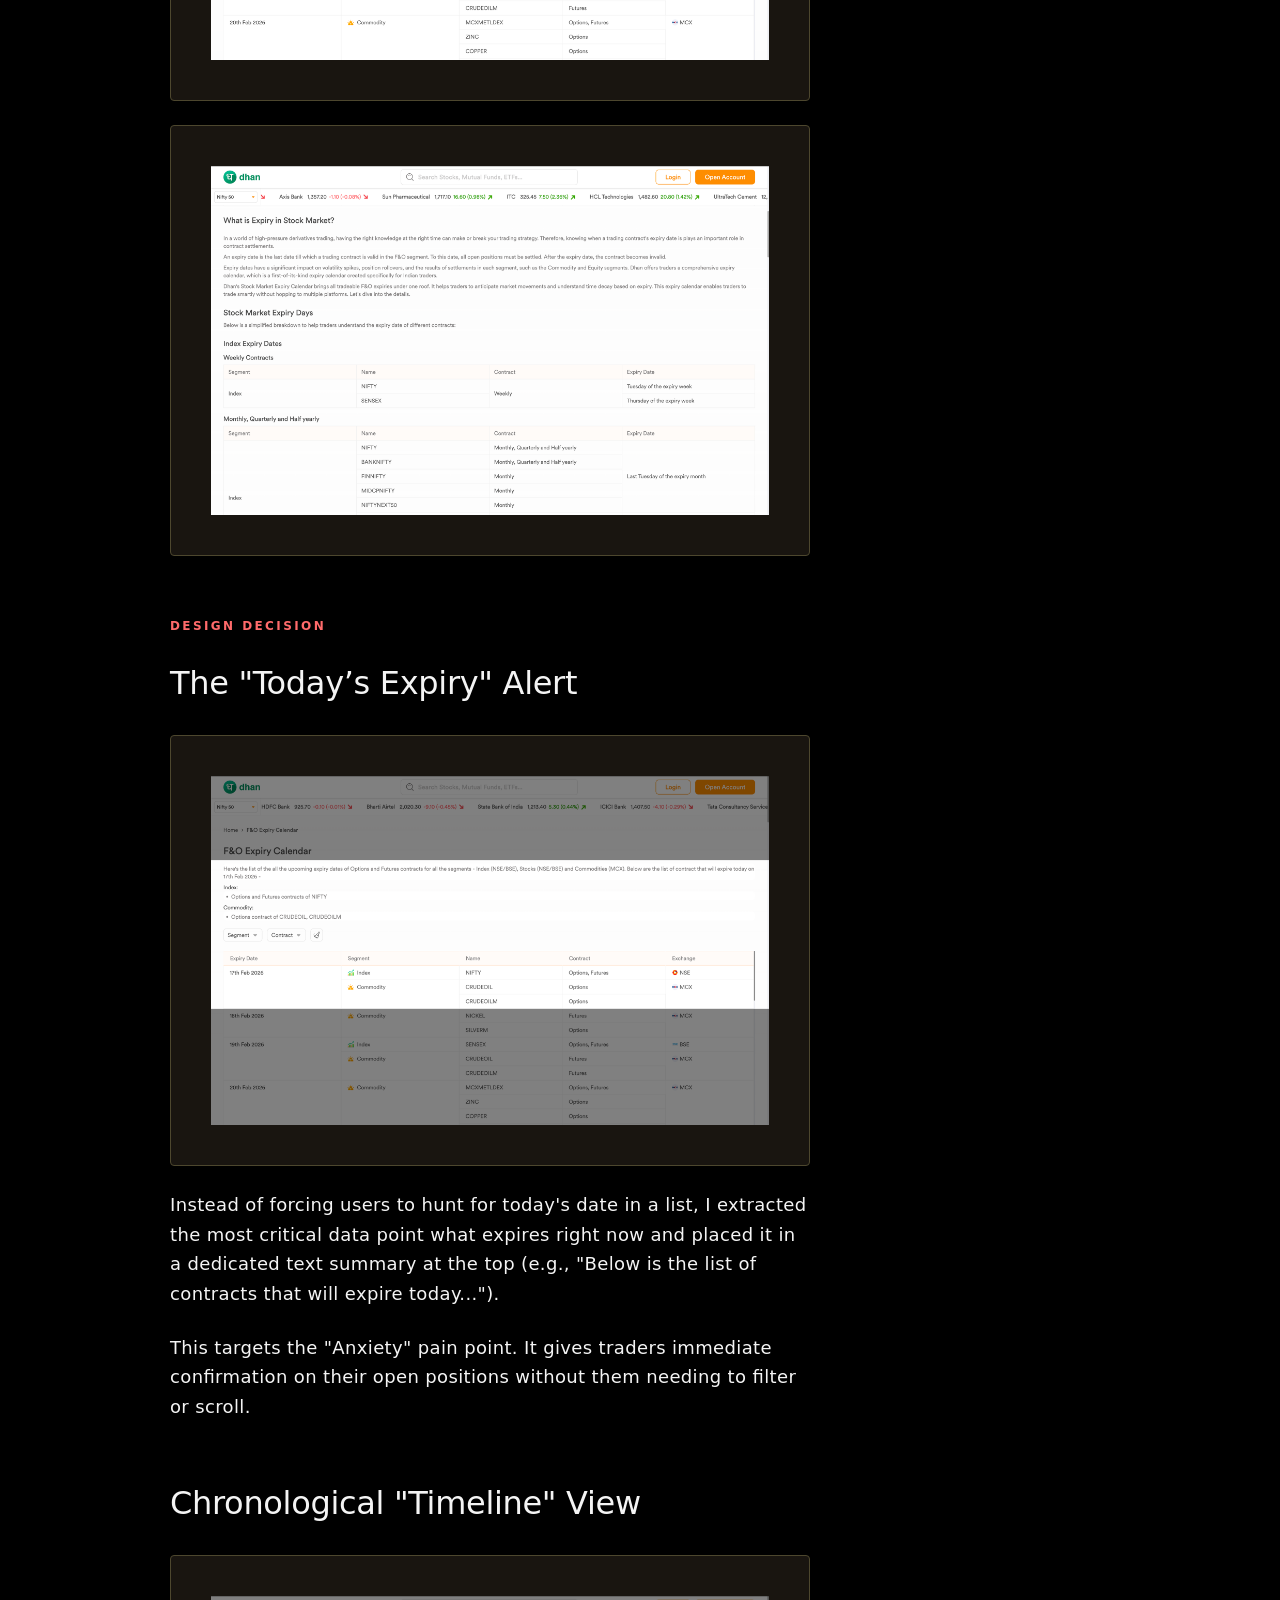
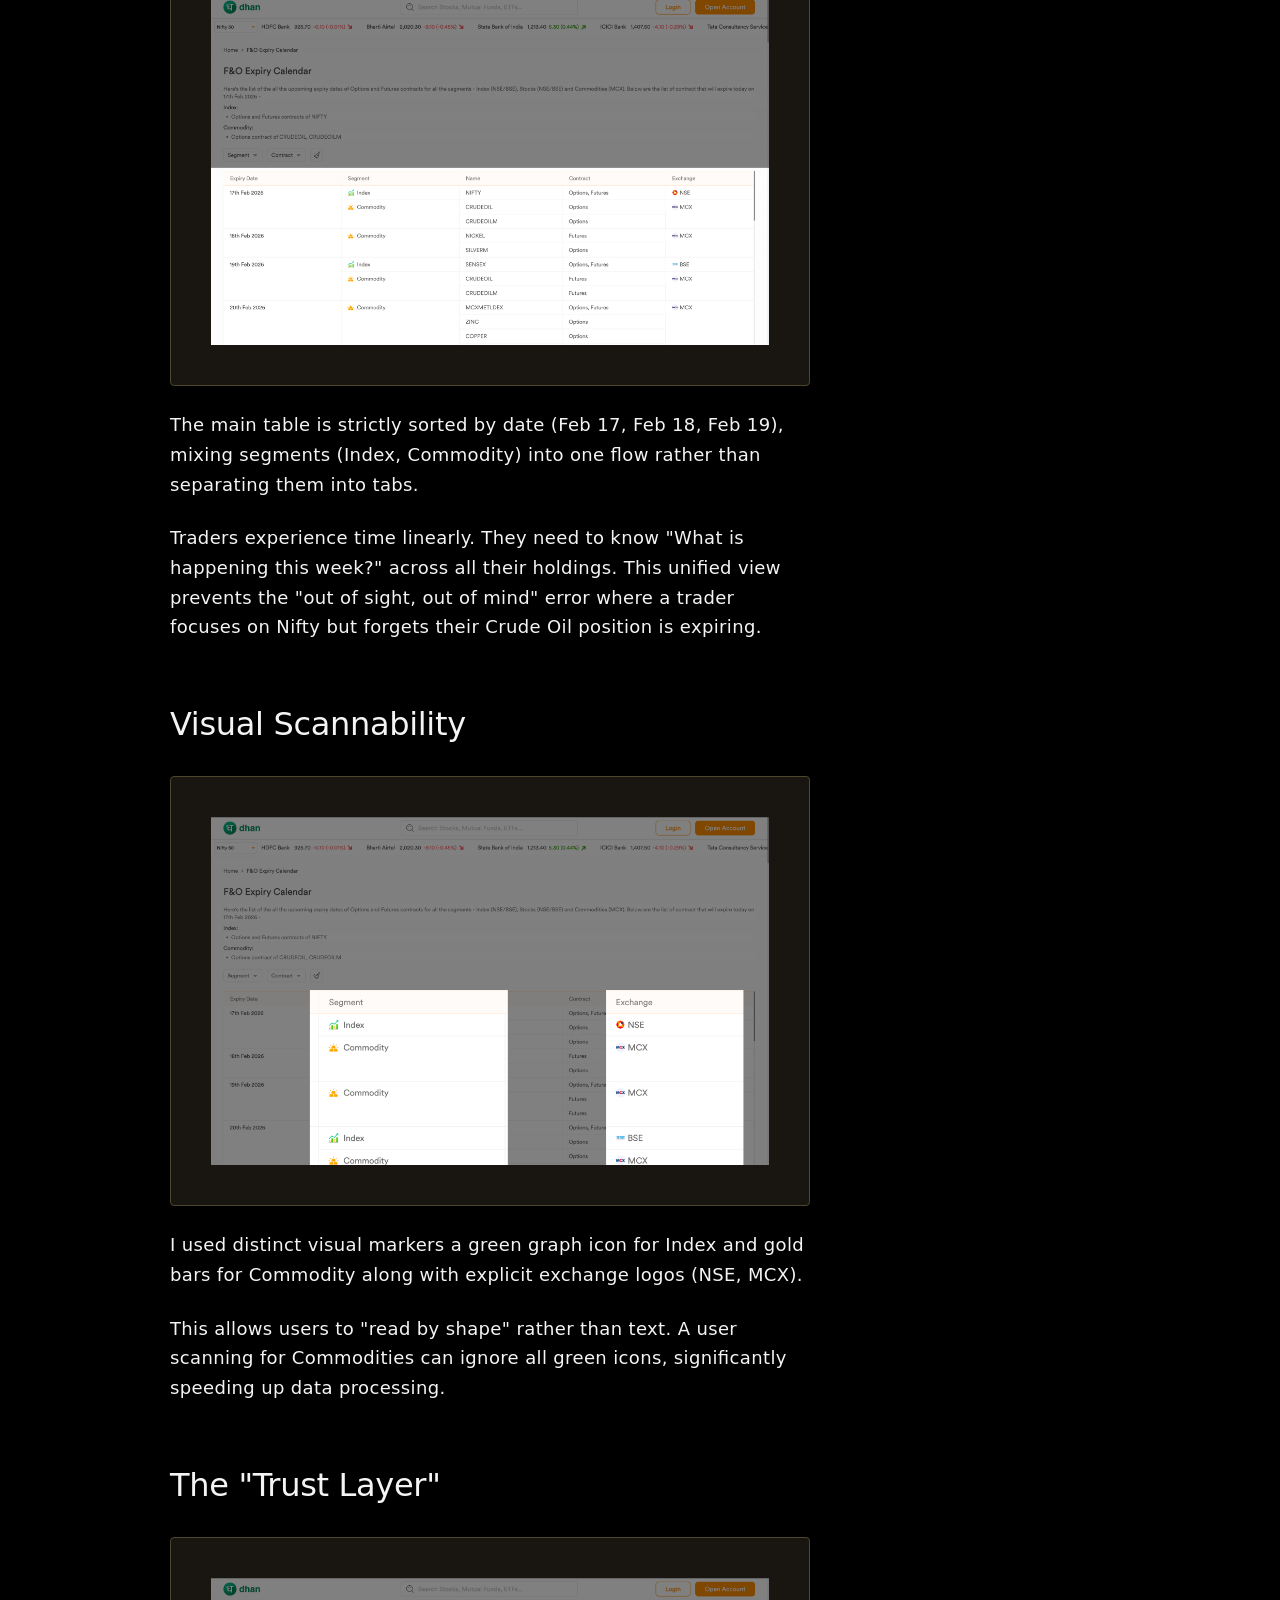
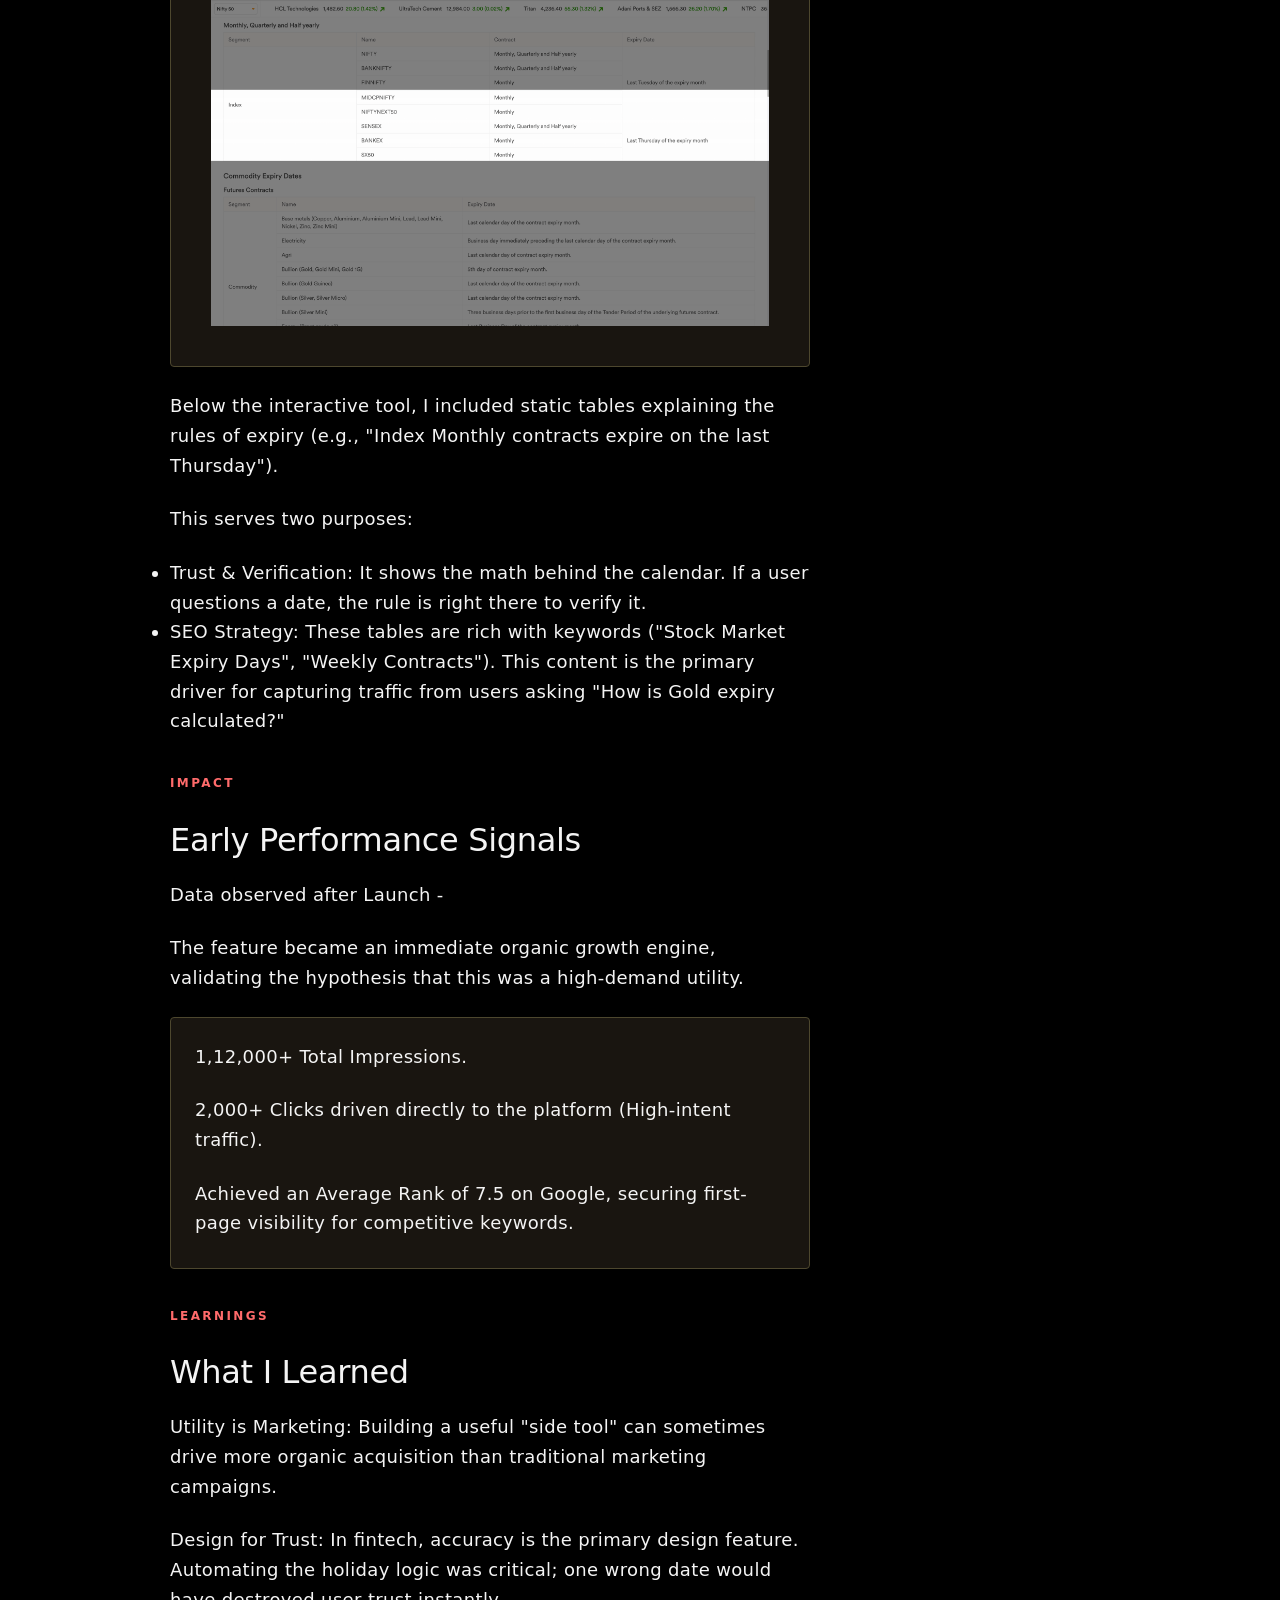
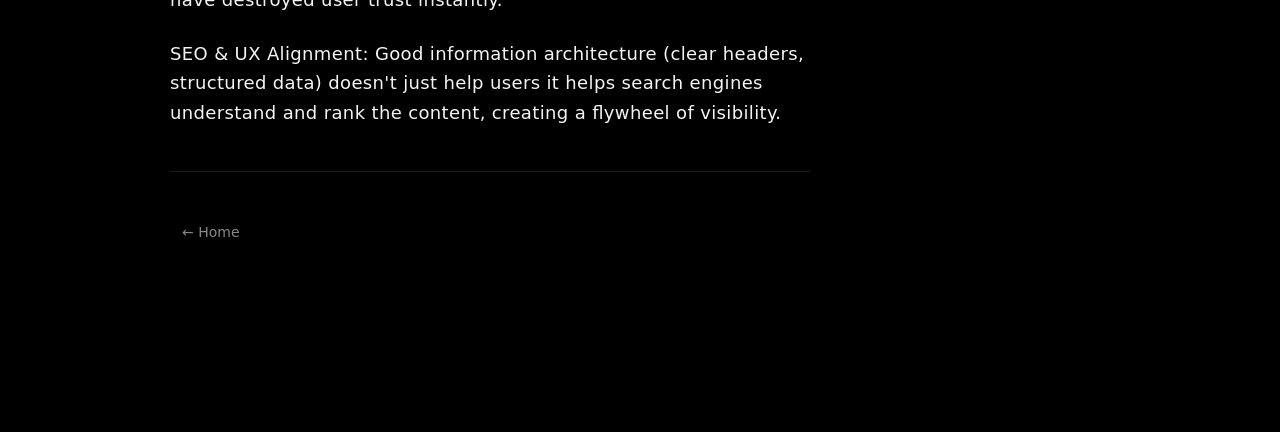
==== commit ecf762f0: "// Minor text changes" ====
--- a/fnocalendar.html
+++ b/fnocalendar.html
@@ -108,7 +108,7 @@
             
             <p>Scannability First: Traders shouldn't read; they should scan. Use clear visual hierarchy to distinguish between Index, Stock, and Commodity segments immediately.</p>
 
-            <p>Glanceable Context: Show "Days Left" (e.g., "Expiring in 2 Days") alongside the date to help with mental mental modeling of time.</p>
+            <p>Glanceable Context: Show "Days Left" (e.g., "Expiring in 2 Days") alongside the date to help with mental modeling of time.</p>
 
             <br>
 
--- a/style.css
+++ b/style.css
@@ -714,7 +714,7 @@
     }
     
     .text-card {
-        padding: 24px 20px;
+        padding: 24px 20px 4px;
     }
 }
 
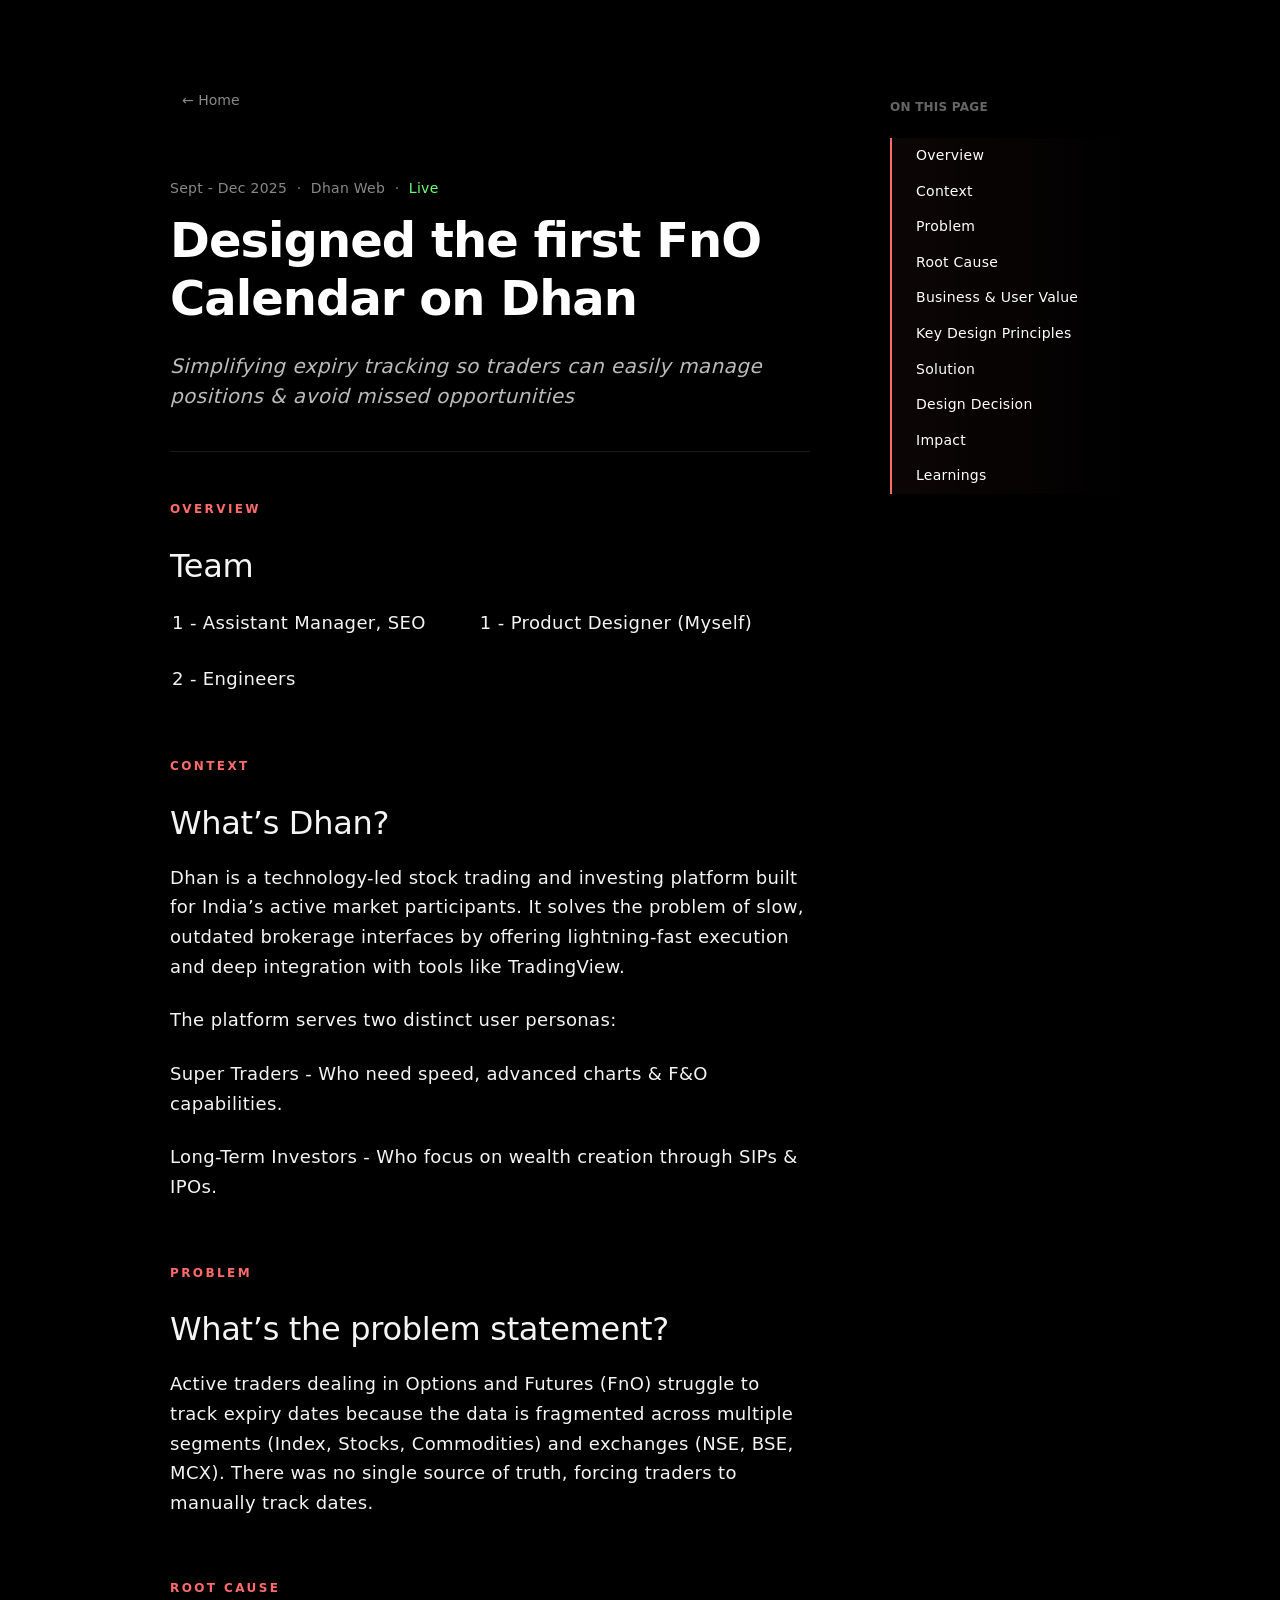
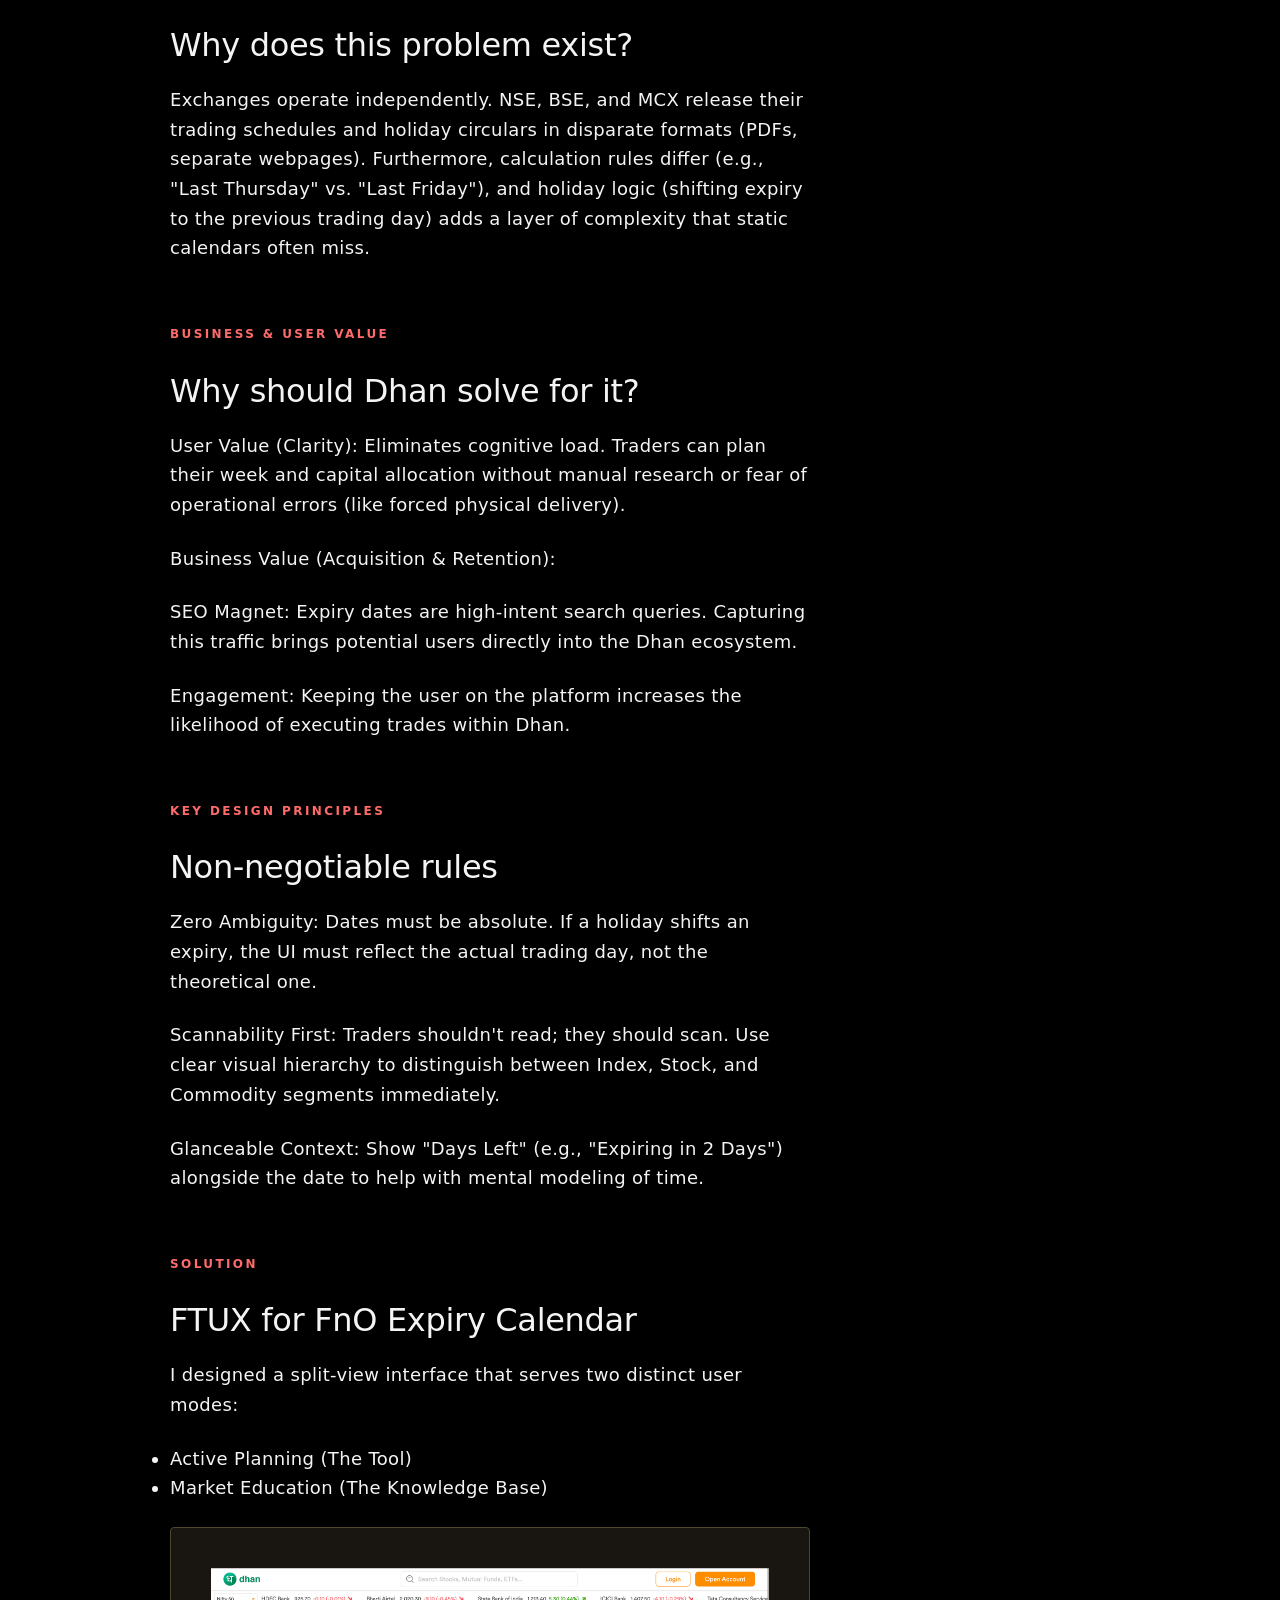
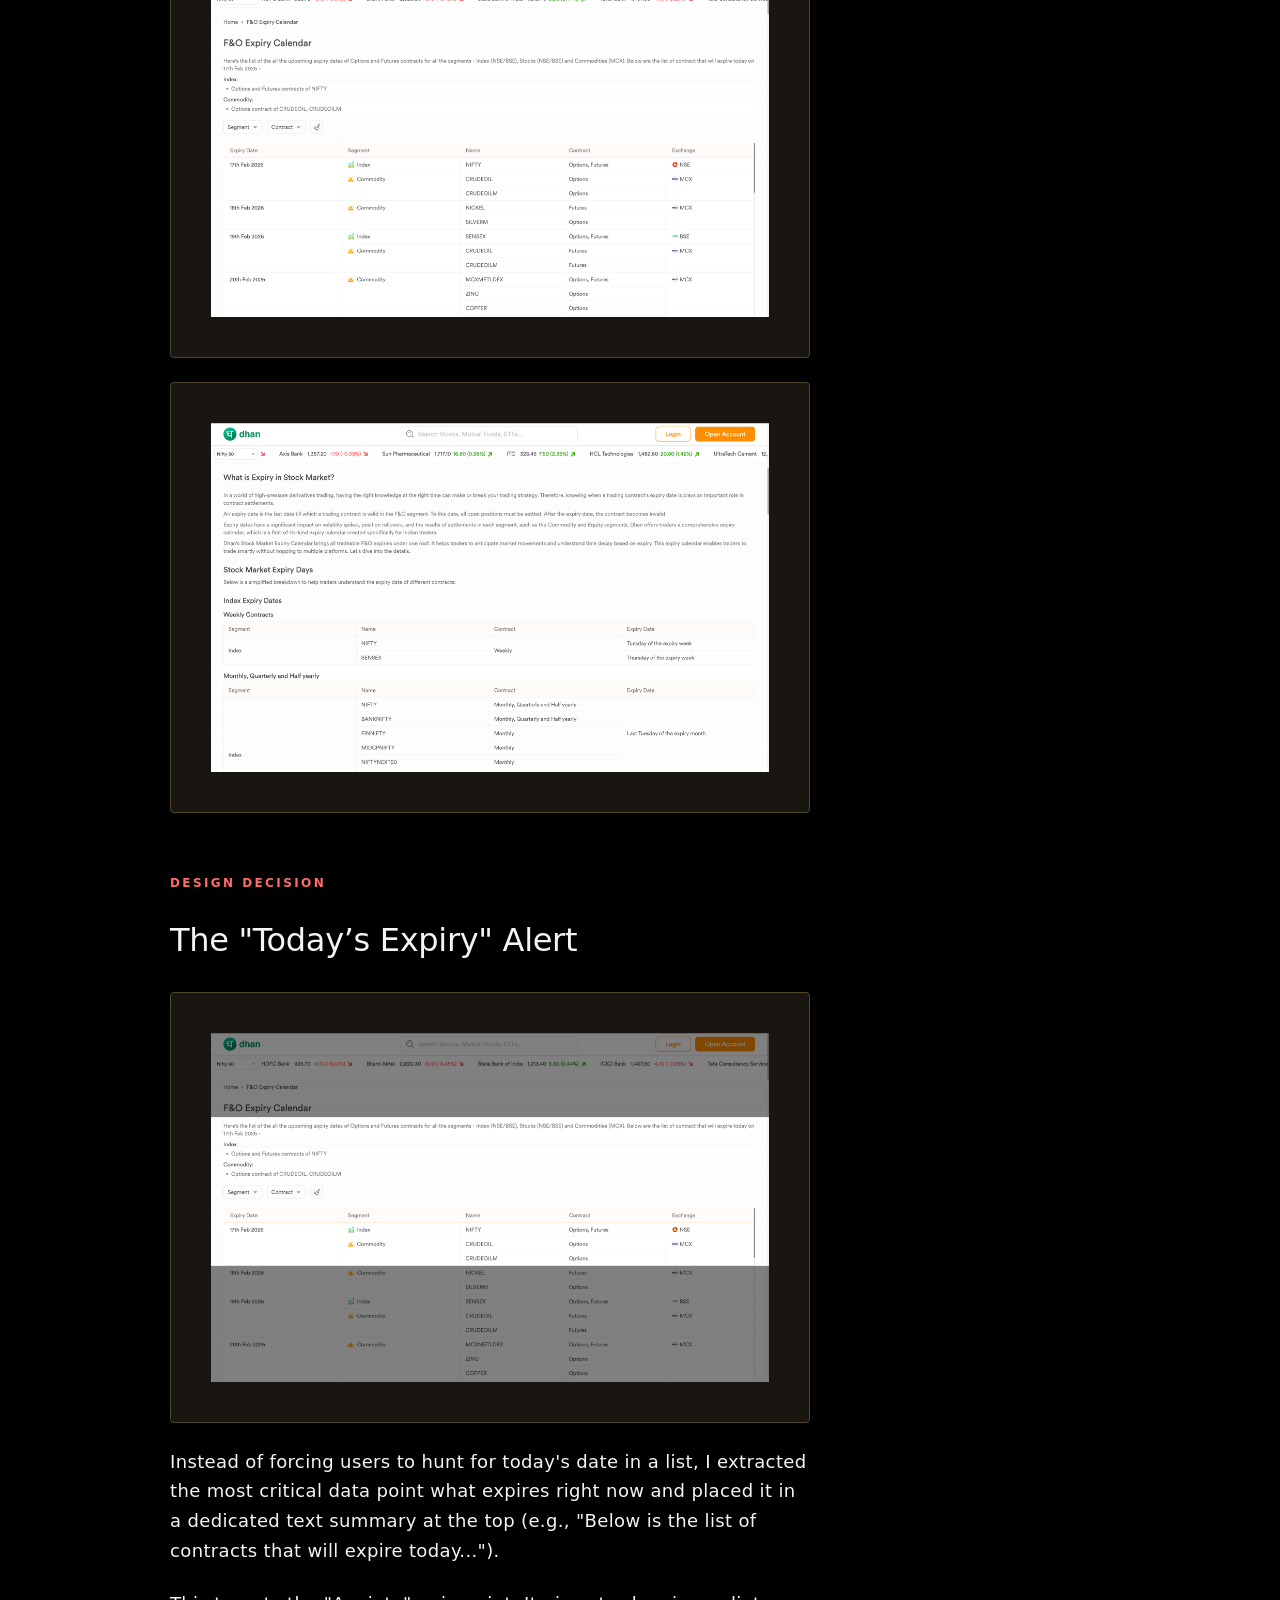
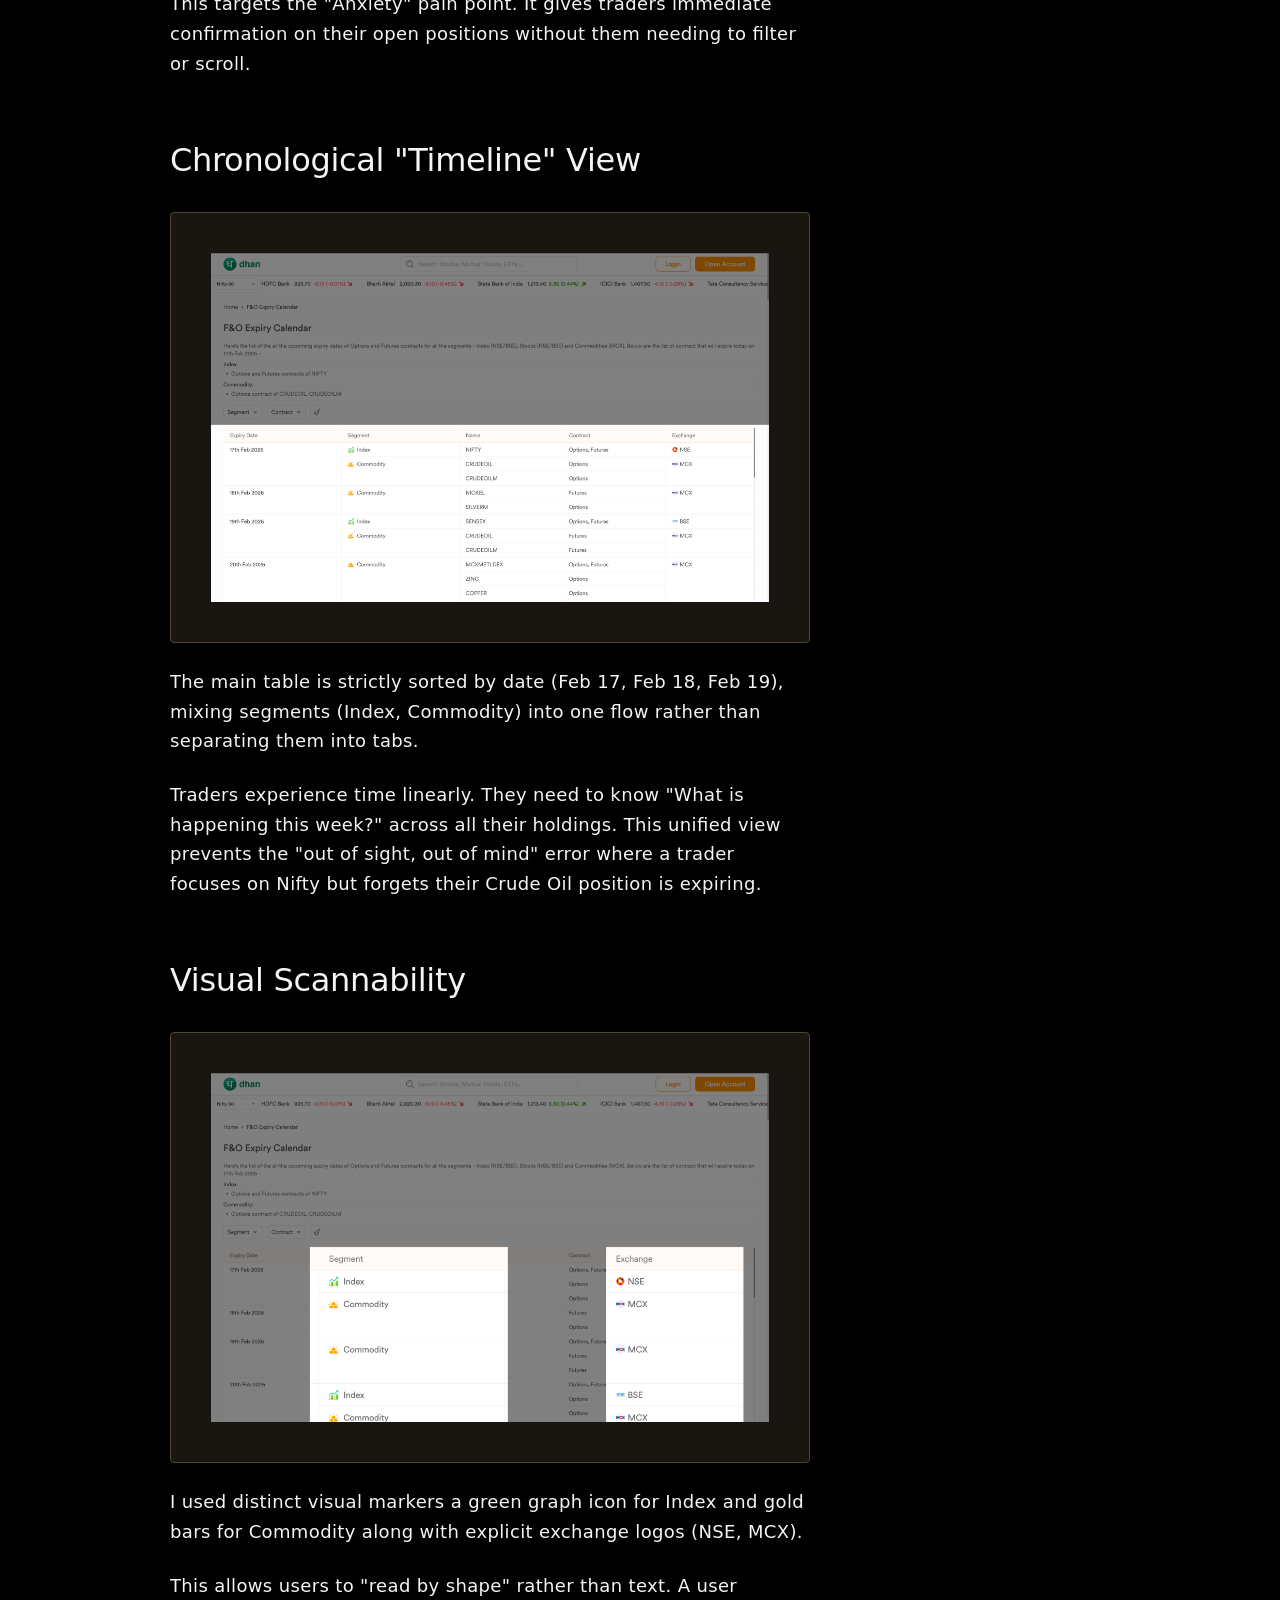
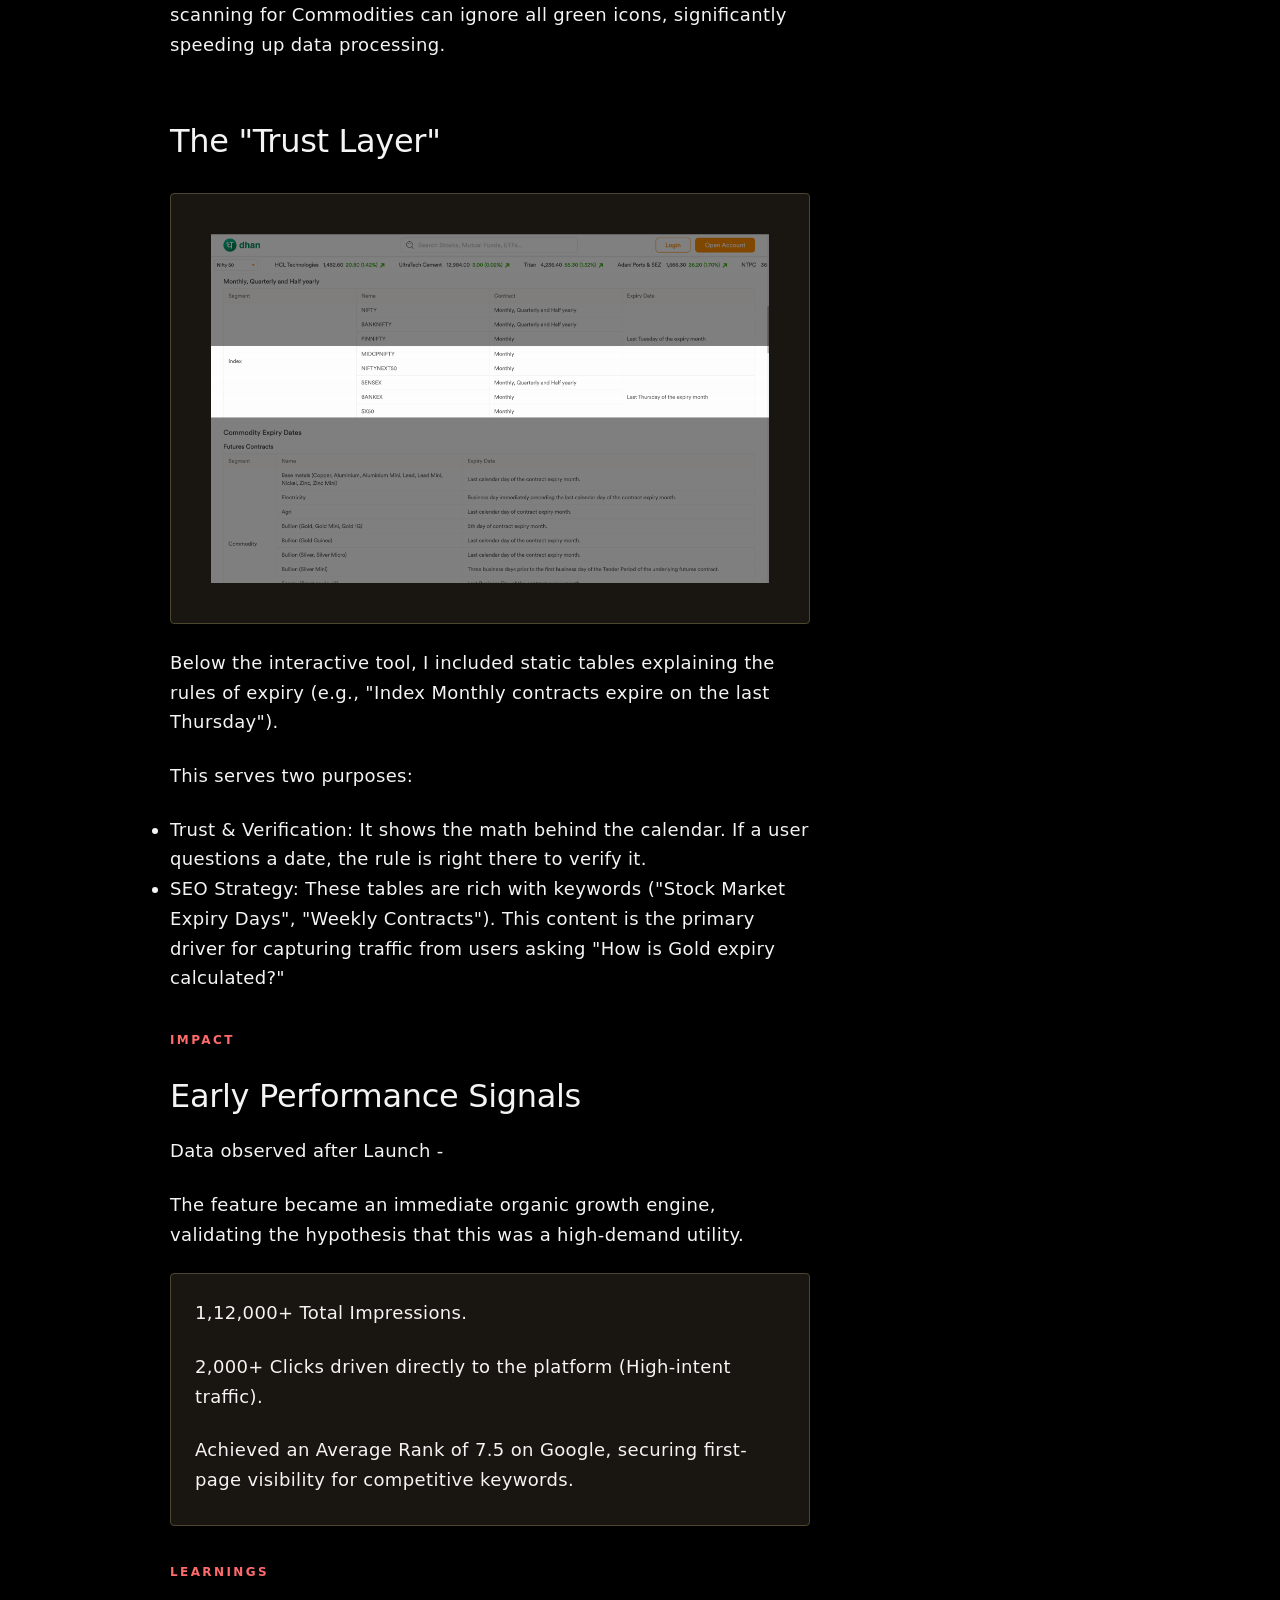
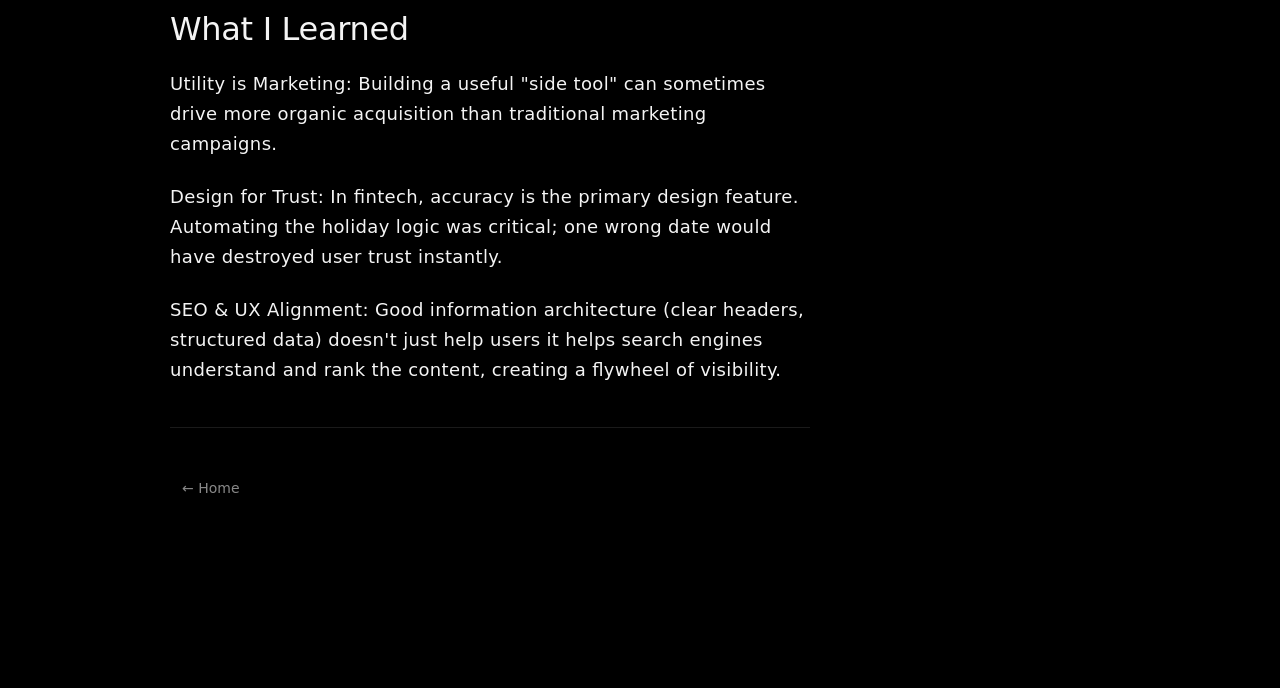
==== commit 6e912fa5: "// Added Overview section in FnO and Super IPO" ====
--- a/fnocalendar.html
+++ b/fnocalendar.html
@@ -22,7 +22,7 @@
 
         <header class="editorial-header">
             <div class="editorial-meta">
-                December 2025 &nbsp;&middot;&nbsp; Dhan Web &nbsp;&middot;&nbsp; <span class="highlight">Live</span>
+                Sept - Dec 2025 &nbsp;&middot;&nbsp; Dhan Web &nbsp;&middot;&nbsp; <span class="highlight">Live</span>
             </div>
            
             <h1 class="editorial-title">Designed the first FnO Calendar on Dhan</h1>
@@ -36,6 +36,31 @@
 
         <article class="editorial-body">
 
+            <div id="overview" class="editorial-label">
+                <span>Overview</span>
+            </div>
+
+            <h2 class="editorial-section-title">Team</h2>
+
+            <table style="width: 100%; text-align: left;">
+                <tr>
+                    <td>
+                        <p>1 - Assistant Manager, SEO</p>
+                    </td>
+                    <td>
+                        <p>1 - Product Designer (Myself)</p>
+                    </td>
+                </tr>
+            
+                <tr>
+                    <td>
+                        <p>2 - Engineers</p>
+                    </td>
+                </tr>
+            </table>
+
+            <br>
+
             <div id="context" class="editorial-label">
                 <span>Context</span>
             </div>
@@ -250,6 +275,7 @@
         <div class="toc-sticky">
             <h4 class="toc-header">ON THIS PAGE</h4>
             <ul class="toc-list">
+                <li><a href="#overview" class="toc-link">Overview</a></li>
                 <li><a href="#context" class="toc-link">Context</a></li>
                 <li><a href="#problem" class="toc-link">Problem</a></li>
                 <li><a href="#rootcause" class="toc-link">Root Cause</a></li>
